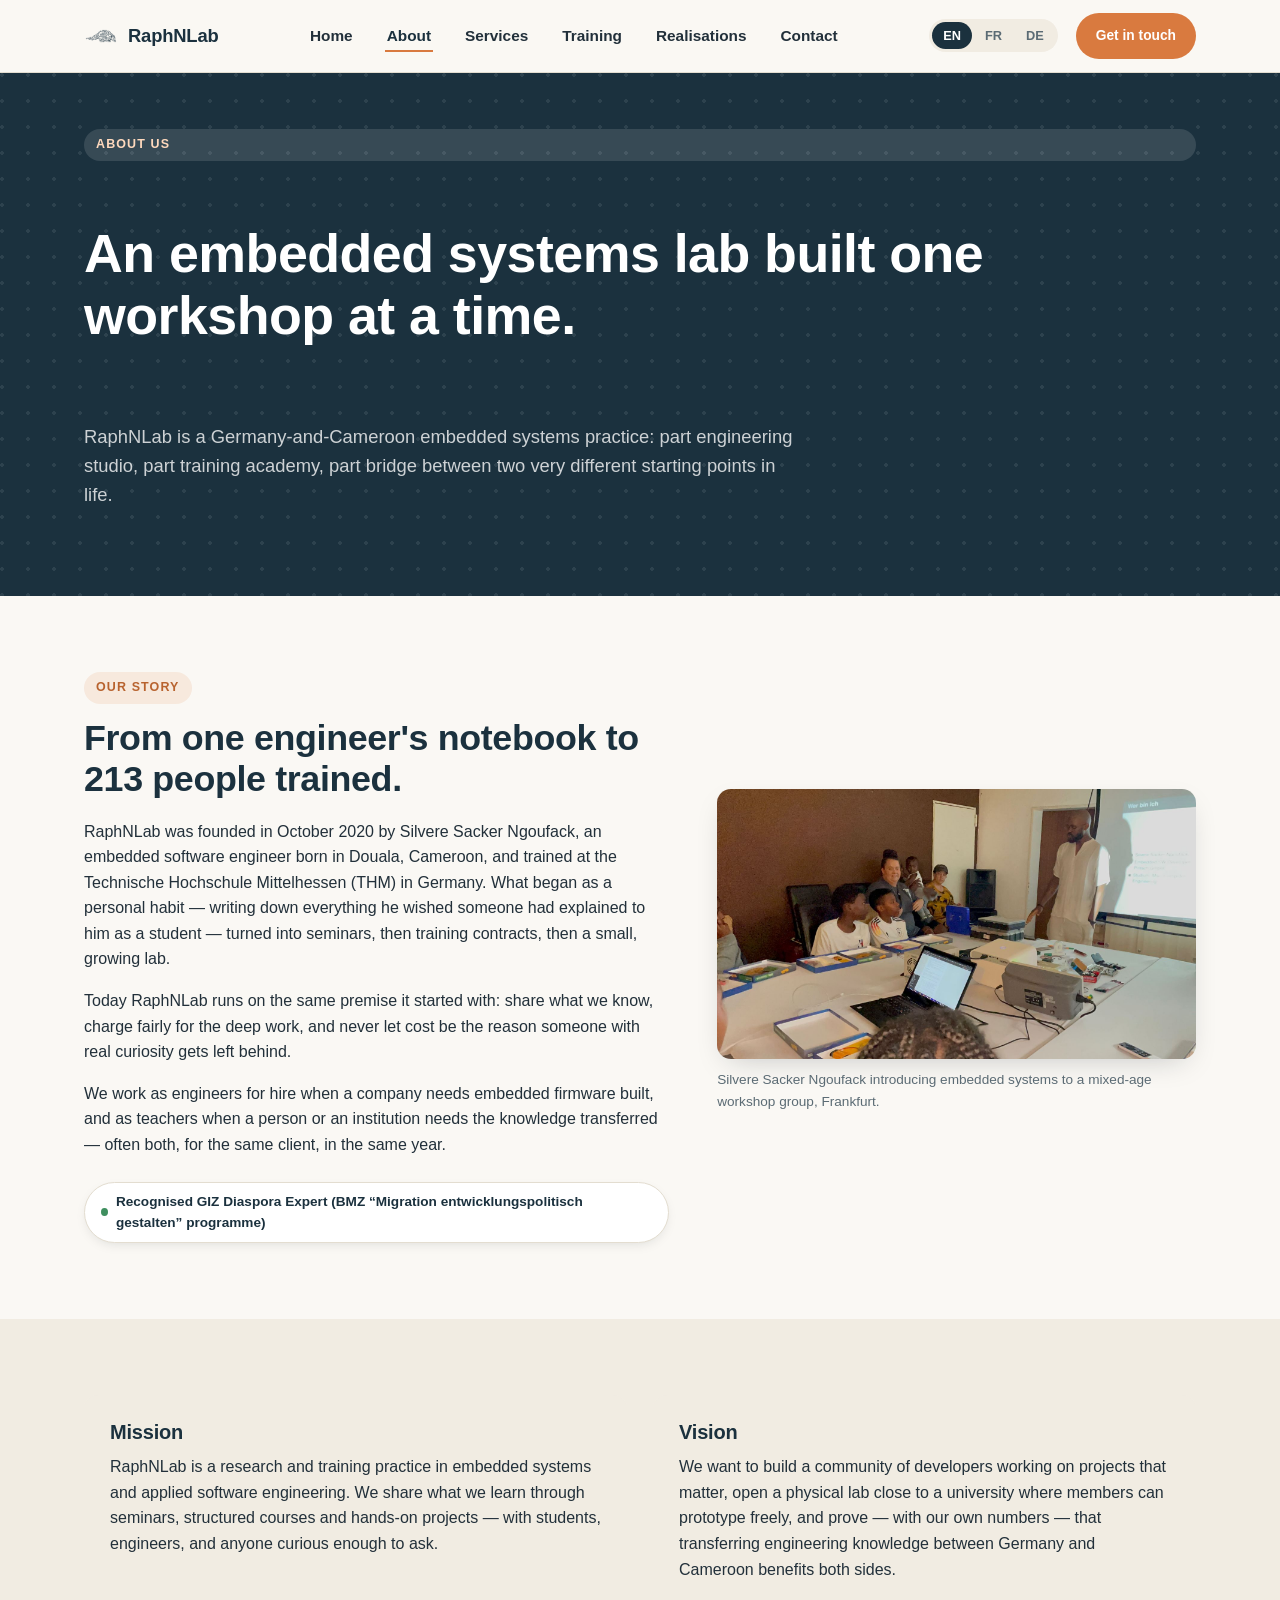
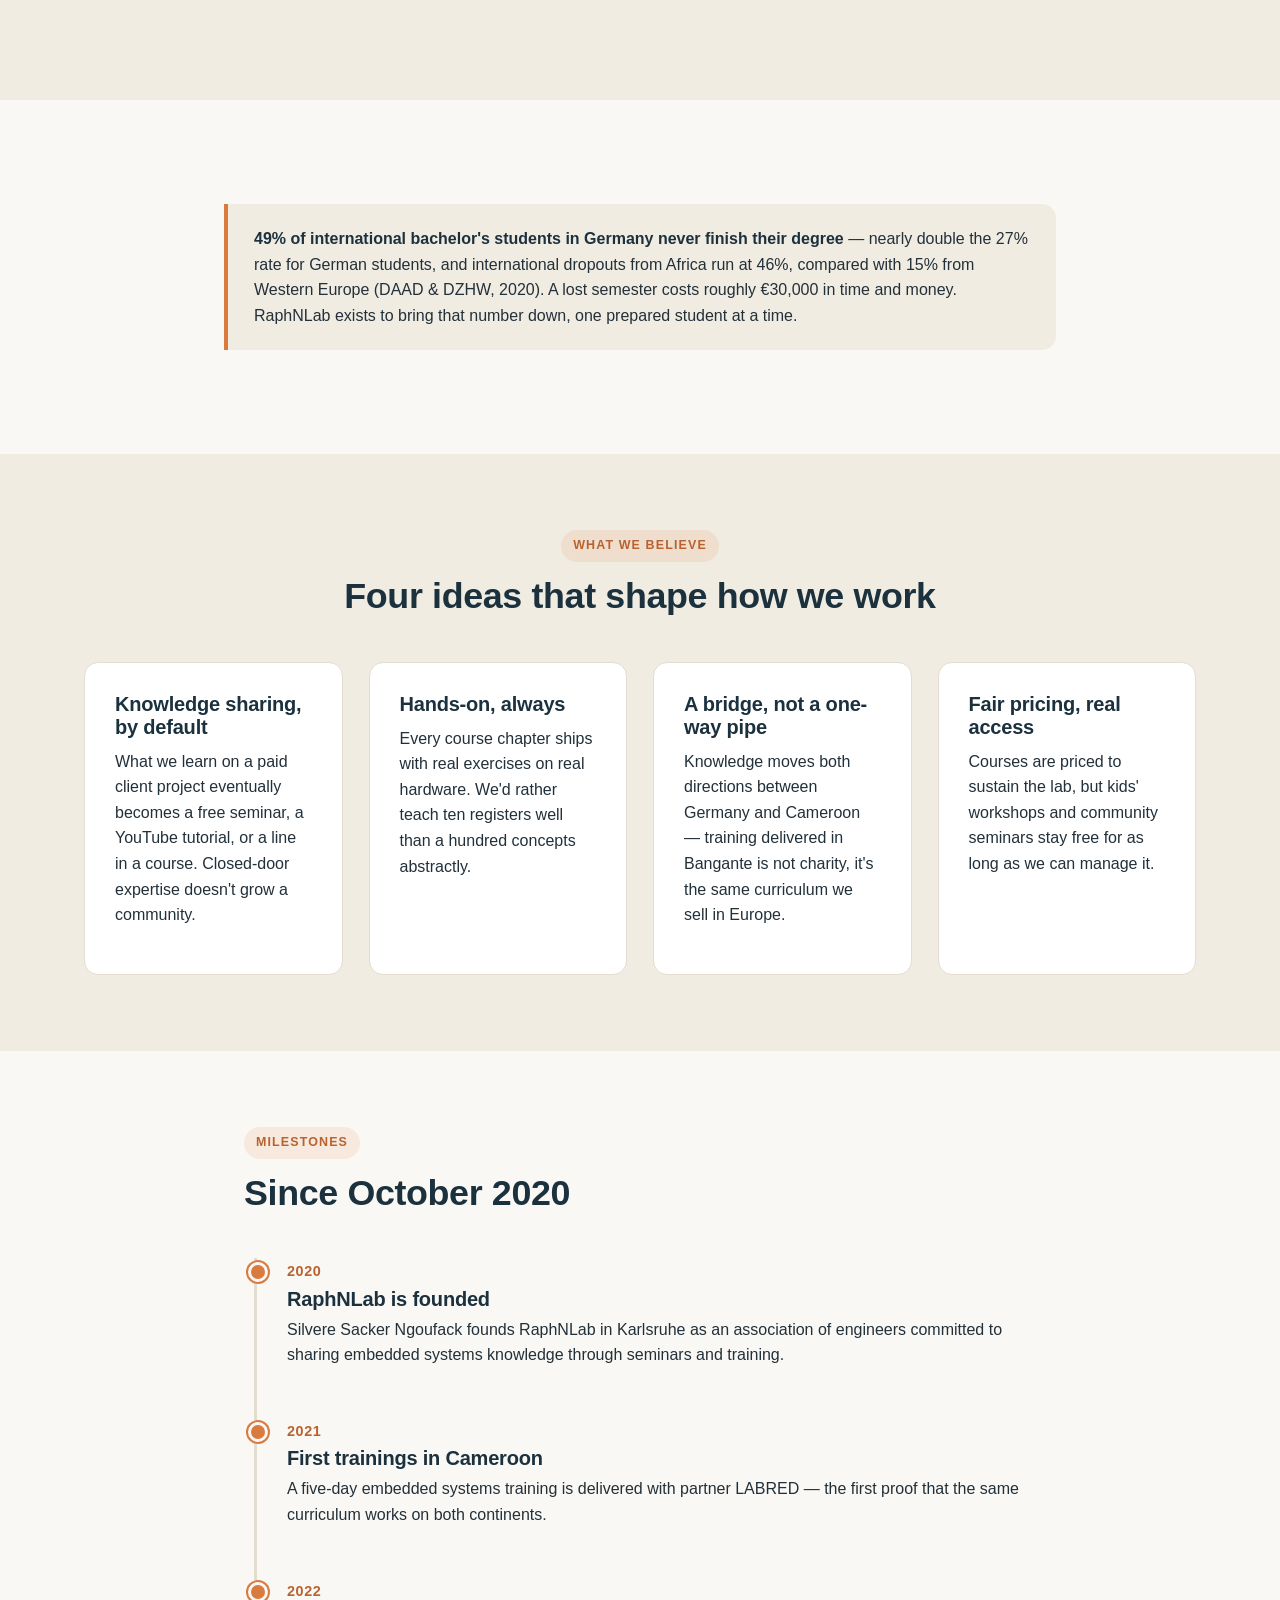
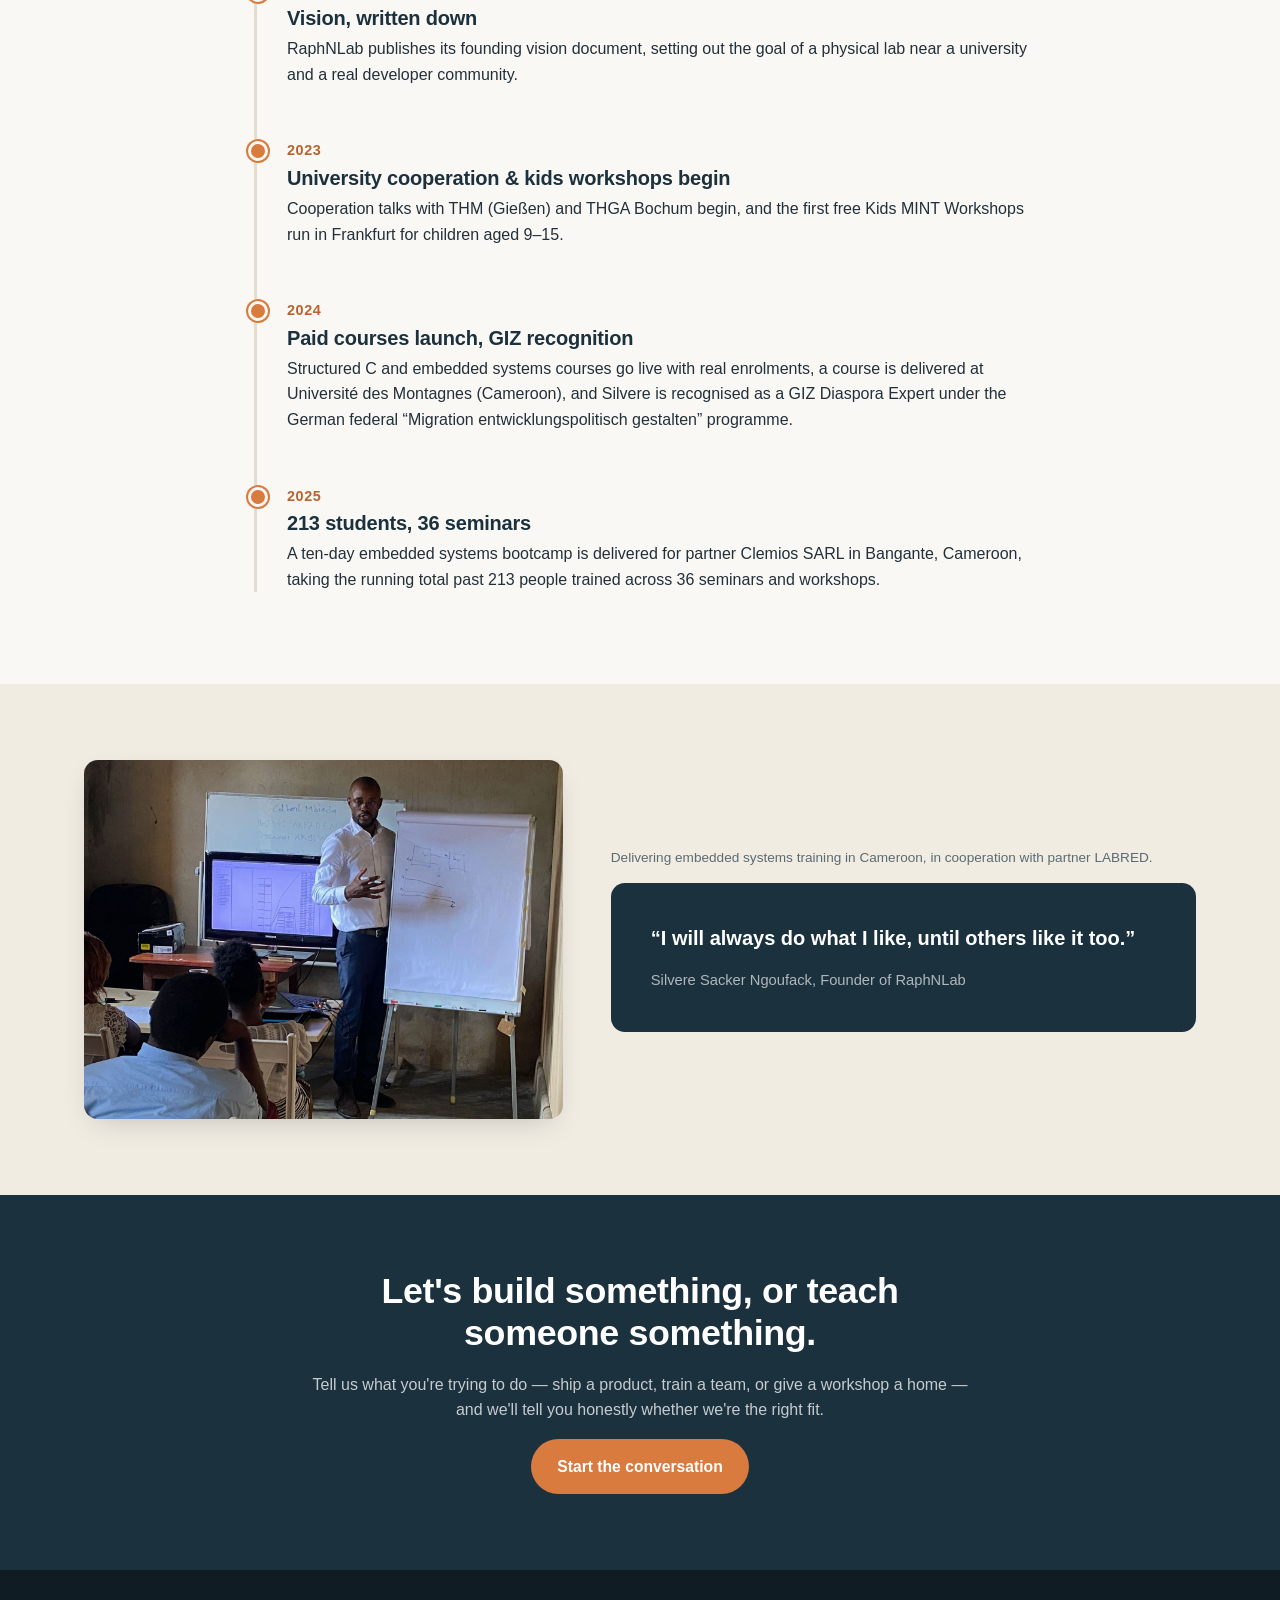
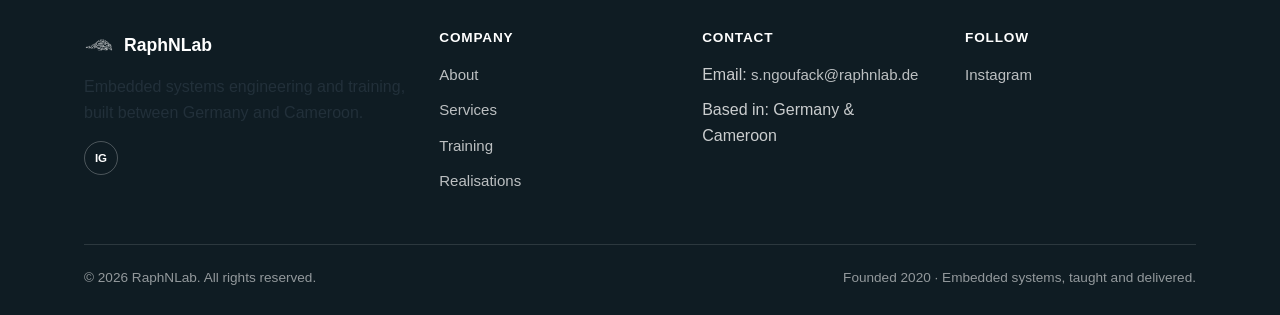
==== about.html @ 63fa4314 "Initial commit Signed-off-by: RaphNLab <s.ngoufack@raphnlab.de>" ====
<!DOCTYPE html>
<html lang="en">
<head>
<meta charset="UTF-8">
<meta name="viewport" content="width=device-width, initial-scale=1.0">
<title data-i18n="about.title">About — RaphNLab</title>
<meta name="description" content="RaphNLab's story, mission and vision: an embedded systems lab bridging Germany and Cameroon since October 2020.">
<link rel="icon" type="image/png" href="assets/img/favicon.png">
<link rel="stylesheet" href="assets/css/style.css">
</head>
<body data-page="about">

<header class="site-header">
  <div class="container nav">
    <a href="index.html" class="brand">
      <img src="assets/img/mascot-square.png" alt="RaphNLab">
      <span class="brand-word">RaphNLab</span>
    </a>
    <button class="nav-toggle" aria-label="Menu"><span></span><span></span><span></span></button>
    <ul class="nav-links">
      <li><a href="index.html" data-page="home" data-i18n="common.nav_home">Home</a></li>
      <li><a href="about.html" data-page="about" data-i18n="common.nav_about">About</a></li>
      <li><a href="services.html" data-page="services" data-i18n="common.nav_services">Services</a></li>
      <li><a href="training.html" data-page="training" data-i18n="common.nav_training">Training</a></li>
      <li><a href="realisations.html" data-page="realisations" data-i18n="common.nav_realisations">Realisations</a></li>
      <li><a href="contact.html" data-page="contact" data-i18n="common.nav_contact">Contact</a></li>
    </ul>
    <div class="nav-right">
      <div class="lang-switch">
        <button type="button" data-lang="en">EN</button>
        <button type="button" data-lang="fr">FR</button>
        <button type="button" data-lang="de">DE</button>
      </div>
      <a href="contact.html" class="btn btn-primary" style="padding:10px 18px;font-size:0.86rem;" data-i18n="common.nav_cta">Get in touch</a>
    </div>
  </div>
</header>

<section class="hero small">
  <div class="container">
    <span class="eyebrow on-dark" data-i18n="about.hero_eyebrow">About us</span>
    <h1 data-i18n="about.hero_title">An embedded systems lab built one workshop at a time.</h1>
    <p class="lede" data-i18n="about.hero_lede">RaphNLab is a Germany-and-Cameroon embedded systems practice.</p>
  </div>
</section>

<section>
  <div class="container" style="display:grid; grid-template-columns: 1.1fr 0.9fr; gap:48px; align-items:center;">
    <div>
      <span class="eyebrow" data-i18n="about.story_eyebrow">Our story</span>
      <h2 data-i18n="about.story_title">From one engineer's notebook to 213 people trained.</h2>
      <p data-i18n="about.story_p1">RaphNLab was founded in October 2020 by Silvere Sacker Ngoufack.</p>
      <p data-i18n="about.story_p2">Today RaphNLab runs on the same premise it started with.</p>
      <p data-i18n="about.story_p3">We work as engineers for hire, and as teachers.</p>
      <span class="badge" style="margin-top:8px;"><span class="dot"></span><span data-i18n="about.credential_badge">Recognised GIZ Diaspora Expert</span></span>
    </div>
    <div>
      <div class="photo-frame">
        <img src="assets/img/photo-mixed-workshop.jpg" alt="Silvere Sacker Ngoufack introducing embedded systems to a mixed-age workshop group">
      </div>
      <p class="figure-caption" data-i18n="about.photo_caption_1">Silvere Sacker Ngoufack introducing embedded systems to a mixed-age workshop group, Frankfurt.</p>
    </div>
  </div>
</section>

<section class="section-alt">
  <div class="container grid grid-2">
    <div class="card-flat">
      <h3 data-i18n="about.mission_title">Mission</h3>
      <p data-i18n="about.mission_text" class="mt-0">RaphNLab is a research and training practice in embedded systems and applied software engineering.</p>
    </div>
    <div class="card-flat">
      <h3 data-i18n="about.vision_title">Vision</h3>
      <p data-i18n="about.vision_text" class="mt-0">We want to build a community of developers working on projects that matter.</p>
    </div>
  </div>
</section>

<section>
  <div class="container" style="max-width:880px;">
    <div class="callout">
      <p style="margin:0;">
        <strong data-i18n="about.dropout_callout_strong">49% of international bachelor's students in Germany never finish their degree</strong><span data-i18n="about.dropout_callout_text"> — nearly double the rate for German students.</span>
      </p>
    </div>
  </div>
</section>

<section class="section-alt">
  <div class="container">
    <div class="section-head center">
      <span class="eyebrow" data-i18n="about.values_eyebrow">What we believe</span>
      <h2 data-i18n="about.values_title">Four ideas that shape how we work</h2>
    </div>
    <div class="grid grid-2" style="grid-template-columns:repeat(4,1fr);">
      <div class="card">
        <h3 data-i18n="about.value1_title">Knowledge sharing, by default</h3>
        <p data-i18n="about.value1_text" class="mt-0">What we learn on a paid project becomes a free seminar.</p>
      </div>
      <div class="card">
        <h3 data-i18n="about.value2_title">Hands-on, always</h3>
        <p data-i18n="about.value2_text" class="mt-0">Every course chapter ships with real exercises on real hardware.</p>
      </div>
      <div class="card">
        <h3 data-i18n="about.value3_title">A bridge, not a one-way pipe</h3>
        <p data-i18n="about.value3_text" class="mt-0">Knowledge moves both directions between Germany and Cameroon.</p>
      </div>
      <div class="card">
        <h3 data-i18n="about.value4_title">Fair pricing, real access</h3>
        <p data-i18n="about.value4_text" class="mt-0">Courses sustain the lab; kids' workshops stay free.</p>
      </div>
    </div>
  </div>
  <style>@media (max-width:980px){.section-alt .grid{grid-template-columns:repeat(2,1fr) !important;}}@media (max-width:560px){.section-alt .grid{grid-template-columns:1fr !important;}}</style>
</section>

<section>
  <div class="container" style="max-width:840px;">
    <div class="section-head">
      <span class="eyebrow" data-i18n="about.timeline_eyebrow">Milestones</span>
      <h2 data-i18n="about.timeline_title">Since October 2020</h2>
    </div>
    <div class="timeline">
      <div class="timeline-item">
        <span class="year">2020</span>
        <h3 data-i18n="about.tl_2020_title">RaphNLab is founded</h3>
        <p data-i18n="about.tl_2020_text" class="mt-0">Silvere Sacker Ngoufack founds RaphNLab in Karlsruhe.</p>
      </div>
      <div class="timeline-item">
        <span class="year">2021</span>
        <h3 data-i18n="about.tl_2021_title">First trainings in Cameroon</h3>
        <p data-i18n="about.tl_2021_text" class="mt-0">A five-day embedded systems training is delivered with partner LABRED.</p>
      </div>
      <div class="timeline-item">
        <span class="year">2022</span>
        <h3 data-i18n="about.tl_2022_title">Vision, written down</h3>
        <p data-i18n="about.tl_2022_text" class="mt-0">RaphNLab publishes its founding vision document.</p>
      </div>
      <div class="timeline-item">
        <span class="year">2023</span>
        <h3 data-i18n="about.tl_2023_title">University cooperation & kids workshops begin</h3>
        <p data-i18n="about.tl_2023_text" class="mt-0">Cooperation talks with THM and THGA Bochum begin.</p>
      </div>
      <div class="timeline-item">
        <span class="year">2024</span>
        <h3 data-i18n="about.tl_2024_title">Paid courses launch, GIZ recognition</h3>
        <p data-i18n="about.tl_2024_text" class="mt-0">Structured courses go live, and Silvere is recognised as a GIZ Diaspora Expert.</p>
      </div>
      <div class="timeline-item">
        <span class="year">2025</span>
        <h3 data-i18n="about.tl_2025_title">213 students, 36 seminars</h3>
        <p data-i18n="about.tl_2025_text" class="mt-0">A ten-day bootcamp is delivered for Clemios SARL in Bangante, Cameroon.</p>
      </div>
    </div>
  </div>
</section>

<section class="section-alt">
  <div class="container" style="display:grid; grid-template-columns: 0.9fr 1.1fr; gap:48px; align-items:center;">
    <div class="photo-frame">
      <img src="assets/img/photo-cameroon-training.jpg" alt="Embedded systems training delivered in Cameroon">
    </div>
    <div>
      <p class="figure-caption mt-0" data-i18n="about.photo_caption_2">Delivering embedded systems training in Cameroon, in cooperation with partner LABRED.</p>
      <div class="quote-block">
        <p data-i18n="home.quote_text">"I will always do what I like, until others like it too."</p>
        <cite data-i18n="home.quote_cite">Silvere Sacker Ngoufack, Founder of RaphNLab</cite>
      </div>
    </div>
  </div>
</section>

<section class="section-ink text-center">
  <div class="container" style="max-width:720px;">
    <h2 data-i18n="home.cta_band_title">Let's build something, or teach someone something.</h2>
    <p data-i18n="home.cta_band_text">Tell us what you're trying to do.</p>
    <a href="contact.html" class="btn btn-primary" data-i18n="home.cta_band_button">Start the conversation</a>
  </div>
</section>

<footer class="site-footer">
  <div class="container">
    <div class="footer-grid">
      <div>
        <div class="footer-brand">
          <img src="assets/img/mascot-square.png" alt="RaphNLab">
          <span>RaphNLab</span>
        </div>
        <p data-i18n="common.footer_tagline">Embedded systems engineering and training, built between Germany and Cameroon.</p>
        <div class="social-row">
          <a href="https://www.instagram.com/raphnlab_/" target="_blank" rel="noopener" aria-label="Instagram"><span style="font-size:0.72rem;font-weight:800;">IG</span></a>
        </div>
      </div>
      <div>
        <h4 data-i18n="common.footer_company">Company</h4>
        <ul>
          <li><a href="about.html" data-i18n="common.nav_about">About</a></li>
          <li><a href="services.html" data-i18n="common.nav_services">Services</a></li>
          <li><a href="training.html" data-i18n="common.nav_training">Training</a></li>
          <li><a href="realisations.html" data-i18n="common.nav_realisations">Realisations</a></li>
        </ul>
      </div>
      <div>
        <h4 data-i18n="common.footer_contact">Contact</h4>
        <ul>
          <li><span data-i18n="common.footer_email_label">Email</span>: <a href="mailto:s.ngoufack@raphnlab.de">s.ngoufack@raphnlab.de</a></li>
          <li><span data-i18n="common.footer_location_label">Based in</span>: <span data-i18n="common.footer_location_value">Germany & Cameroon</span></li>
        </ul>
      </div>
      <div>
        <h4 data-i18n="common.footer_follow">Follow</h4>
        <ul>
          <li><a href="https://www.instagram.com/raphnlab_/" target="_blank" rel="noopener">Instagram</a></li>
        </ul>
      </div>
    </div>
    <div class="footer-bottom">
      <div>&copy; <span data-year></span> <span data-i18n="common.footer_rights">RaphNLab. All rights reserved.</span></div>
      <div data-i18n="common.footer_credit">Founded 2020 · Embedded systems, taught and delivered.</div>
    </div>
  </div>
</footer>

<script src="assets/i18n/translations.js"></script>
<script src="assets/js/i18n.js"></script>
<script src="assets/js/main.js"></script>
</body>
</html>
---- assets/css/style.css ----
/* ==========================================================================
   RaphNLab — design tokens
   Brand ink colour (#1b313e) measured from the official logo file.
   Warm terracotta accent chosen to echo the Cameroon/Germany "bridge" story
   without turning the site into a flag-colour cliché.
   ========================================================================== */
:root {
  --ink: #1b313e;
  --ink-2: #24404f;
  --ink-3: #0f1c23;
  --paper: #faf8f4;
  --paper-alt: #f1ece2;
  --white: #ffffff;
  --text: #22303a;
  --text-muted: #5b6b74;
  --border: #e3ddd0;
  --accent: #d97a3f;
  --accent-dark: #b8632f;
  --accent-2: #2f8fd1;
  --ok: #3f8f5f;

  --font-sans: -apple-system, BlinkMacSystemFont, "Segoe UI", Roboto, "Helvetica Neue", Arial, sans-serif;

  --container: 1160px;
  --radius: 14px;
  --radius-sm: 8px;
  --shadow: 0 10px 30px -12px rgba(15, 28, 35, 0.25);
  --shadow-sm: 0 4px 14px -6px rgba(15, 28, 35, 0.18);
}

* { box-sizing: border-box; }
html { scroll-behavior: smooth; }

body {
  margin: 0;
  font-family: var(--font-sans);
  background: var(--paper);
  color: var(--text);
  line-height: 1.6;
  -webkit-font-smoothing: antialiased;
}

img { max-width: 100%; display: block; }
a { color: inherit; }

.container {
  width: 100%;
  max-width: var(--container);
  margin: 0 auto;
  padding: 0 24px;
}

h1, h2, h3, h4 {
  font-family: var(--font-sans);
  color: var(--ink);
  line-height: 1.15;
  letter-spacing: -0.01em;
  margin: 0 0 0.5em;
}
h1 { font-size: clamp(2.1rem, 4.2vw, 3.4rem); font-weight: 800; }
h2 { font-size: clamp(1.6rem, 2.8vw, 2.3rem); font-weight: 800; }
h3 { font-size: 1.25rem; font-weight: 700; }
p { margin: 0 0 1em; color: var(--text); }
.lede { font-size: 1.15rem; color: var(--text-muted); max-width: 62ch; }

.eyebrow {
  display: inline-block;
  font-size: 0.78rem;
  font-weight: 700;
  letter-spacing: 0.09em;
  text-transform: uppercase;
  color: var(--accent-dark);
  background: rgba(217, 122, 63, 0.12);
  padding: 6px 12px;
  border-radius: 999px;
  margin-bottom: 14px;
}
.eyebrow.on-dark {
  color: #ffd9bd;
  background: rgba(255, 255, 255, 0.12);
}

/* ==========================================================================
   Buttons
   ========================================================================== */
.btn {
  display: inline-flex;
  align-items: center;
  gap: 8px;
  font-family: var(--font-sans);
  font-size: 0.98rem;
  font-weight: 700;
  padding: 13px 24px;
  border-radius: 999px;
  border: 2px solid transparent;
  cursor: pointer;
  text-decoration: none;
  transition: transform 0.15s ease, box-shadow 0.15s ease, background 0.15s ease, color 0.15s ease;
  white-space: nowrap;
}
.btn-primary { background: var(--accent); color: #fff; }
.btn-primary:hover { background: var(--accent-dark); transform: translateY(-1px); box-shadow: var(--shadow-sm); }
.btn-dark { background: var(--ink); color: #fff; }
.btn-dark:hover { background: var(--ink-2); transform: translateY(-1px); }
.btn-outline { background: transparent; color: var(--ink); border-color: var(--ink); }
.btn-outline:hover { background: var(--ink); color: #fff; }
.btn-outline-light { background: transparent; color: #fff; border-color: rgba(255,255,255,0.55); }
.btn-outline-light:hover { background: rgba(255,255,255,0.12); border-color: #fff; }
.btn-block { width: 100%; justify-content: center; }
.cta-row { display: flex; gap: 14px; flex-wrap: wrap; }

/* ==========================================================================
   Header / nav
   ========================================================================== */
.site-header {
  position: sticky;
  top: 0;
  z-index: 100;
  background: rgba(250, 248, 244, 0.92);
  backdrop-filter: saturate(180%) blur(10px);
  border-bottom: 1px solid var(--border);
}
.nav {
  display: flex;
  align-items: center;
  justify-content: space-between;
  height: 72px;
}
.brand { display: flex; align-items: center; gap: 10px; text-decoration: none; }
.brand img { height: 34px; width: auto; }
.brand-word { font-weight: 800; font-size: 1.15rem; color: var(--ink); letter-spacing: -0.01em; }

.nav-links {
  display: flex;
  align-items: center;
  gap: 30px;
  list-style: none;
  margin: 0;
  padding: 0;
}
.nav-links a {
  text-decoration: none;
  color: var(--text);
  font-weight: 600;
  font-size: 0.96rem;
  padding: 6px 2px;
  border-bottom: 2px solid transparent;
  transition: border-color 0.15s ease, color 0.15s ease;
}
.nav-links a:hover,
.nav-links a.active {
  color: var(--ink);
  border-bottom-color: var(--accent);
}

.nav-right { display: flex; align-items: center; gap: 18px; }

.lang-switch {
  display: flex;
  gap: 2px;
  background: var(--paper-alt);
  border-radius: 999px;
  padding: 3px;
}
.lang-switch button {
  border: none;
  background: transparent;
  padding: 6px 11px;
  font-size: 0.8rem;
  font-weight: 700;
  color: var(--text-muted);
  border-radius: 999px;
  cursor: pointer;
  font-family: var(--font-sans);
}
.lang-switch button.active { background: var(--ink); color: #fff; }

.nav-toggle {
  display: none;
  flex-direction: column;
  gap: 5px;
  background: none;
  border: none;
  cursor: pointer;
  padding: 6px;
}
.nav-toggle span { width: 24px; height: 2px; background: var(--ink); display: block; border-radius: 2px; }

@media (max-width: 880px) {
  .nav-toggle { display: flex; }
  .nav-right .btn { display: none; }
  .nav-right { gap: 10px; }
  .lang-switch button { padding: 6px 8px; font-size: 0.76rem; }
  .brand-word { font-size: 1.02rem; }
  .container { padding: 0 18px; }
  .nav-links {
    position: absolute;
    top: 72px;
    left: 0;
    right: 0;
    background: var(--paper);
    border-bottom: 1px solid var(--border);
    flex-direction: column;
    align-items: flex-start;
    gap: 4px;
    padding: 14px 24px 20px;
    display: none;
  }
  .nav-links.open { display: flex; }
  .nav-links a { width: 100%; padding: 10px 0; }
  .nav-right { gap: 12px; }
}

/* ==========================================================================
   Hero
   ========================================================================== */
.hero {
  position: relative;
  background: var(--ink);
  color: #fff;
  overflow: hidden;
  padding: 84px 0 96px;
}
.hero::before {
  content: "";
  position: absolute;
  inset: 0;
  background-image:
    radial-gradient(circle at 2px 2px, rgba(255,255,255,0.16) 1.6px, transparent 1.6px);
  background-size: 26px 26px;
  opacity: 0.5;
  pointer-events: none;
}
.hero .container { position: relative; display: grid; grid-template-columns: 1.15fr 0.85fr; gap: 48px; align-items: center; }
.hero h1 { color: #fff; }
.hero p.lede { color: rgba(255,255,255,0.78); }
.hero-art { justify-self: end; opacity: 0.95; }
.hero-art img { width: 100%; max-width: 380px; filter: drop-shadow(0 20px 40px rgba(0,0,0,0.35)); }

.hero.small { padding: 56px 0 68px; }
.hero.small .container { grid-template-columns: 1fr; }
.hero.small .lede { max-width: 70ch; }

@media (max-width: 880px) {
  .hero .container { grid-template-columns: 1fr; }
  .hero-art { justify-self: center; order: -1; }
  .hero-art img { max-width: 220px; }
}

/* ==========================================================================
   Sections
   ========================================================================== */
section { padding: 76px 0; }
.section-alt { background: var(--paper-alt); }
.section-ink { background: var(--ink); color: #fff; }
.section-ink h2 { color: #fff; }
.section-ink p { color: rgba(255,255,255,0.75); }
.section-head { max-width: 760px; margin-bottom: 44px; }
.section-head.center { margin-left: auto; margin-right: auto; text-align: center; }

/* ==========================================================================
   Stat strip
   ========================================================================== */
.stat-strip {
  display: grid;
  grid-template-columns: repeat(4, 1fr);
  gap: 24px;
  text-align: center;
}
.stat-strip .num {
  font-size: clamp(1.8rem, 3.4vw, 2.6rem);
  font-weight: 800;
  color: var(--accent);
  display: block;
  line-height: 1;
  margin-bottom: 6px;
}
.stat-strip .label { font-size: 0.92rem; color: rgba(255,255,255,0.72); }
@media (max-width: 720px) {
  .stat-strip { grid-template-columns: repeat(2, 1fr); row-gap: 32px; }
}

/* ==========================================================================
   Cards / grids
   ========================================================================== */
.grid { display: grid; gap: 26px; }
.grid-3 { grid-template-columns: repeat(3, 1fr); }
.grid-2 { grid-template-columns: repeat(2, 1fr); }
@media (max-width: 900px) {
  .grid-3, .grid-2 { grid-template-columns: 1fr; }
}

.card {
  background: #fff;
  border: 1px solid var(--border);
  border-radius: var(--radius);
  padding: 30px;
  transition: transform 0.15s ease, box-shadow 0.15s ease;
}
.card:hover { transform: translateY(-3px); box-shadow: var(--shadow-sm); }
.card .icon {
  width: 46px; height: 46px;
  display: grid; place-items: center;
  background: rgba(217,122,63,0.12);
  color: var(--accent-dark);
  border-radius: 12px;
  margin-bottom: 16px;
}
.card .icon svg { width: 24px; height: 24px; }
.card ul { margin: 12px 0 0; padding-left: 20px; color: var(--text-muted); }
.card ul li { margin-bottom: 6px; }
.card .link { display: inline-block; margin-top: 14px; font-weight: 700; color: var(--ink); text-decoration: none; border-bottom: 2px solid var(--accent); }

.card-flat {
  background: var(--paper-alt);
  border-radius: var(--radius);
  padding: 26px;
}

/* ==========================================================================
   Pricing cards
   ========================================================================== */
.price-card {
  background: #fff;
  border: 1px solid var(--border);
  border-radius: var(--radius);
  padding: 32px;
  display: flex;
  flex-direction: column;
  height: 100%;
}
.price-card.featured {
  border-color: var(--accent);
  box-shadow: var(--shadow);
  position: relative;
}
.price-card .tag {
  position: absolute; top: -13px; left: 28px;
  background: var(--accent); color: #fff;
  font-size: 0.72rem; font-weight: 800; letter-spacing: 0.05em;
  text-transform: uppercase; padding: 5px 12px; border-radius: 999px;
}
.price-card .amount { font-size: 2.4rem; font-weight: 800; color: var(--ink); margin: 6px 0 2px; }
.price-card .amount small { font-size: 1rem; font-weight: 600; color: var(--text-muted); }
.price-card ul { list-style: none; padding: 0; margin: 18px 0 24px; flex-grow: 1; }
.price-card ul li { padding: 7px 0 7px 26px; position: relative; color: var(--text); font-size: 0.95rem; }
.price-card ul li::before {
  content: "✓";
  position: absolute; left: 0; top: 7px;
  color: var(--ok); font-weight: 800;
}
.price-card.free .amount { color: var(--ok); }

/* ==========================================================================
   Timeline (About)
   ========================================================================== */
.timeline { position: relative; margin-left: 10px; padding-left: 30px; border-left: 3px solid var(--border); }
.timeline-item { position: relative; padding-bottom: 34px; }
.timeline-item:last-child { padding-bottom: 0; }
.timeline-item::before {
  content: "";
  position: absolute; left: -39px; top: 4px;
  width: 14px; height: 14px; border-radius: 50%;
  background: var(--accent); border: 3px solid var(--paper);
  box-shadow: 0 0 0 2px var(--accent);
}
.timeline-item .year { font-weight: 800; color: var(--accent-dark); font-size: 0.9rem; letter-spacing: 0.04em; }
.timeline-item h3 { margin: 4px 0 6px; }

/* ==========================================================================
   Quote / callout blocks
   ========================================================================== */
.quote-block {
  background: var(--ink);
  color: #fff;
  border-radius: var(--radius);
  padding: 40px;
  position: relative;
}
.quote-block p { color: #fff; font-size: 1.25rem; font-weight: 600; line-height: 1.5; margin-bottom: 14px; }
.quote-block cite { color: rgba(255,255,255,0.65); font-style: normal; font-size: 0.92rem; }

.callout {
  border-left: 4px solid var(--accent);
  background: var(--paper-alt);
  border-radius: 0 var(--radius) var(--radius) 0;
  padding: 22px 26px;
  margin: 28px 0;
}
.callout strong { color: var(--ink); }

.badge {
  display: inline-flex;
  align-items: center;
  gap: 8px;
  background: #fff;
  border: 1px solid var(--border);
  border-radius: 999px;
  padding: 8px 16px;
  font-size: 0.85rem;
  font-weight: 700;
  color: var(--ink);
  box-shadow: var(--shadow-sm);
}
.badge .dot { width: 8px; height: 8px; border-radius: 50%; background: var(--ok); }

/* ==========================================================================
   Photos
   ========================================================================== */
.photo-frame {
  border-radius: var(--radius);
  overflow: hidden;
  box-shadow: var(--shadow);
}
.photo-frame img { width: 100%; height: 100%; object-fit: cover; }
.figure-caption { font-size: 0.85rem; color: var(--text-muted); margin-top: 10px; }

/* ==========================================================================
   Partners strip
   ========================================================================== */
.partners { display: flex; flex-wrap: wrap; gap: 14px; }
.partner-chip {
  background: #fff;
  border: 1px solid var(--border);
  border-radius: 999px;
  padding: 10px 18px;
  font-weight: 700;
  font-size: 0.92rem;
  color: var(--ink);
}

/* ==========================================================================
   Process steps
   ========================================================================== */
.steps { display: grid; grid-template-columns: repeat(5, 1fr); gap: 18px; counter-reset: step; }
.step { text-align: left; }
.step .n {
  width: 34px; height: 34px; border-radius: 50%;
  background: var(--ink); color: #fff; font-weight: 800;
  display: grid; place-items: center; margin-bottom: 12px; font-size: 0.95rem;
}
@media (max-width: 980px) {
  .steps { grid-template-columns: repeat(2, 1fr); }
}
@media (max-width: 560px) {
  .steps { grid-template-columns: 1fr; }
}

/* ==========================================================================
   Contact form
   ========================================================================== */
.form-grid { display: grid; gap: 16px; }
.form-row-2 { display: grid; grid-template-columns: 1fr 1fr; gap: 16px; }
@media (max-width: 640px) { .form-row-2 { grid-template-columns: 1fr; } }
label { display: block; font-weight: 700; font-size: 0.88rem; margin-bottom: 6px; color: var(--ink); }
input, select, textarea {
  width: 100%;
  font-family: var(--font-sans);
  font-size: 0.98rem;
  padding: 12px 14px;
  border-radius: var(--radius-sm);
  border: 1px solid var(--border);
  background: #fff;
  color: var(--text);
}
input:focus, select:focus, textarea:focus { outline: 2px solid var(--accent); outline-offset: 1px; }
textarea { min-height: 130px; resize: vertical; }
.form-note { font-size: 0.85rem; color: var(--text-muted); margin-top: 10px; }

.contact-cards { display: grid; grid-template-columns: repeat(2, 1fr); gap: 22px; }
@media (max-width: 780px) { .contact-cards { grid-template-columns: 1fr; } }

/* ==========================================================================
   Footer
   ========================================================================== */
.site-footer { background: var(--ink-3); color: rgba(255,255,255,0.78); padding: 60px 0 26px; }
.footer-grid { display: grid; grid-template-columns: 1.4fr 1fr 1fr 1fr; gap: 32px; margin-bottom: 40px; }
.footer-grid h4 { color: #fff; font-size: 0.85rem; letter-spacing: 0.06em; text-transform: uppercase; margin-bottom: 16px; }
.footer-grid ul { list-style: none; margin: 0; padding: 0; }
.footer-grid li { margin-bottom: 10px; }
.footer-grid a { color: rgba(255,255,255,0.72); text-decoration: none; font-size: 0.94rem; }
.footer-grid a:hover { color: #fff; }
.footer-brand { display: flex; align-items: center; gap: 10px; margin-bottom: 14px; }
.footer-brand img { height: 30px; filter: brightness(0) invert(1); }
.footer-brand span { font-weight: 800; color: #fff; font-size: 1.1rem; }
.footer-bottom {
  border-top: 1px solid rgba(255,255,255,0.12);
  padding-top: 22px;
  display: flex;
  justify-content: space-between;
  flex-wrap: wrap;
  gap: 12px;
  font-size: 0.85rem;
  color: rgba(255,255,255,0.55);
}
.social-row { display: flex; gap: 12px; }
.social-row a {
  width: 34px; height: 34px; border-radius: 50%;
  border: 1px solid rgba(255,255,255,0.25);
  display: grid; place-items: center;
  color: #fff; text-decoration: none;
}
.social-row a:hover { background: rgba(255,255,255,0.12); }

@media (max-width: 880px) {
  .footer-grid { grid-template-columns: 1fr 1fr; }
}
@media (max-width: 540px) {
  .footer-grid { grid-template-columns: 1fr; }
}

/* ==========================================================================
   Utilities
   ========================================================================== */
.mt-0 { margin-top: 0; }
.text-center { text-align: center; }
.max-w { max-width: 700px; }
.max-w.center { margin-left: auto; margin-right: auto; }
[data-i18n-html] a { color: var(--accent-dark); font-weight: 700; }
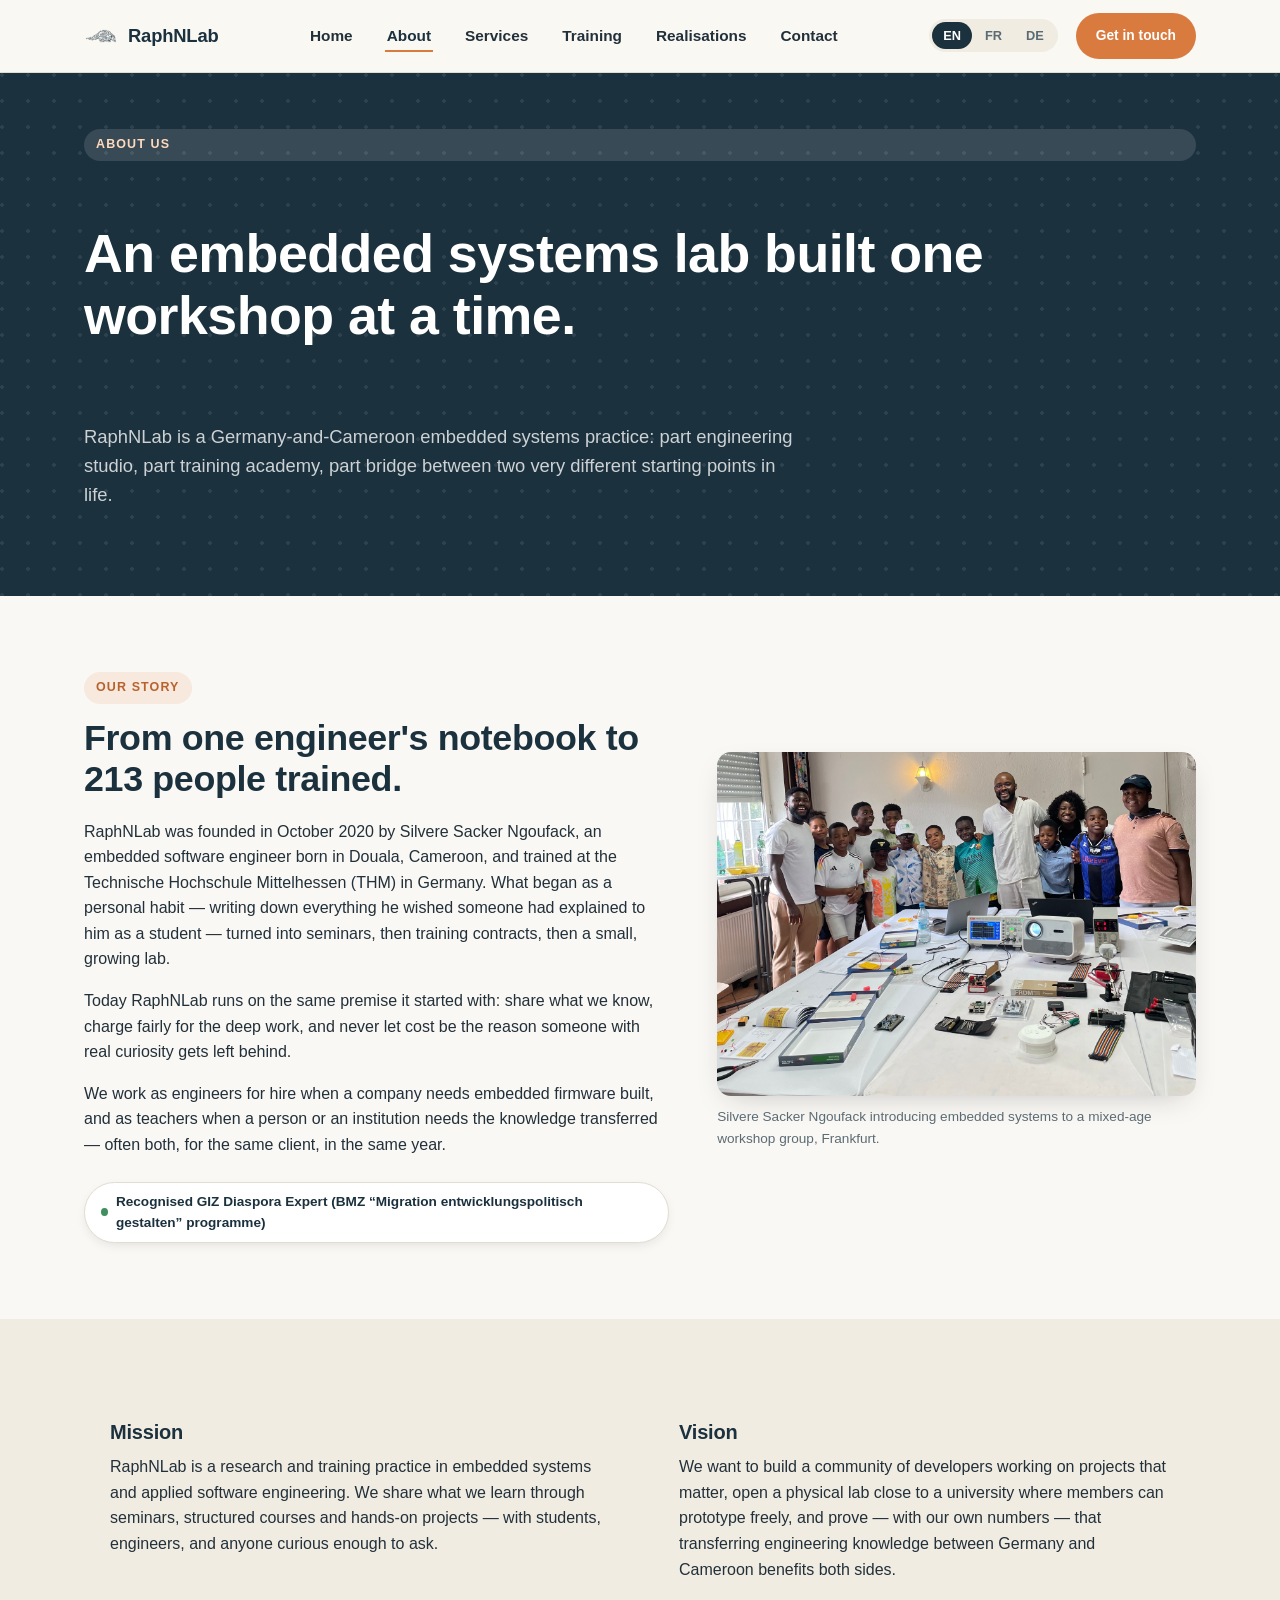
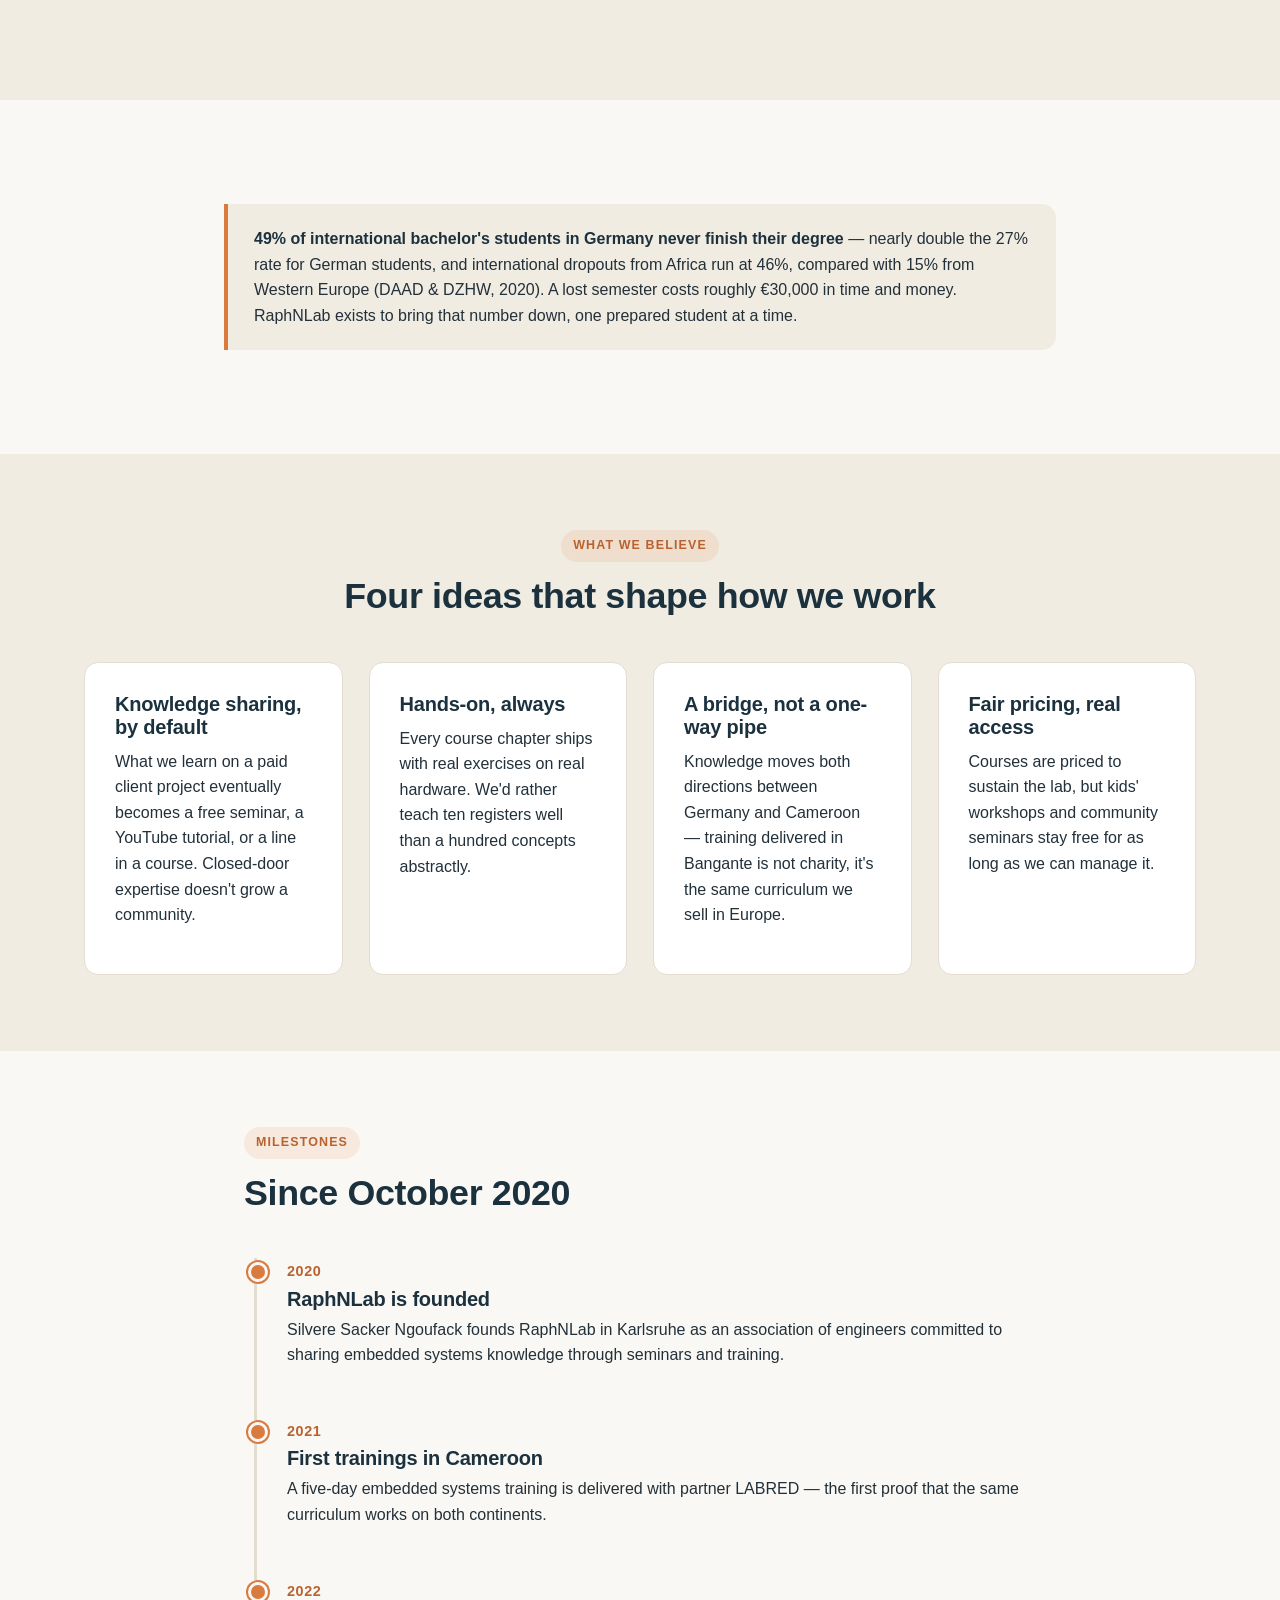
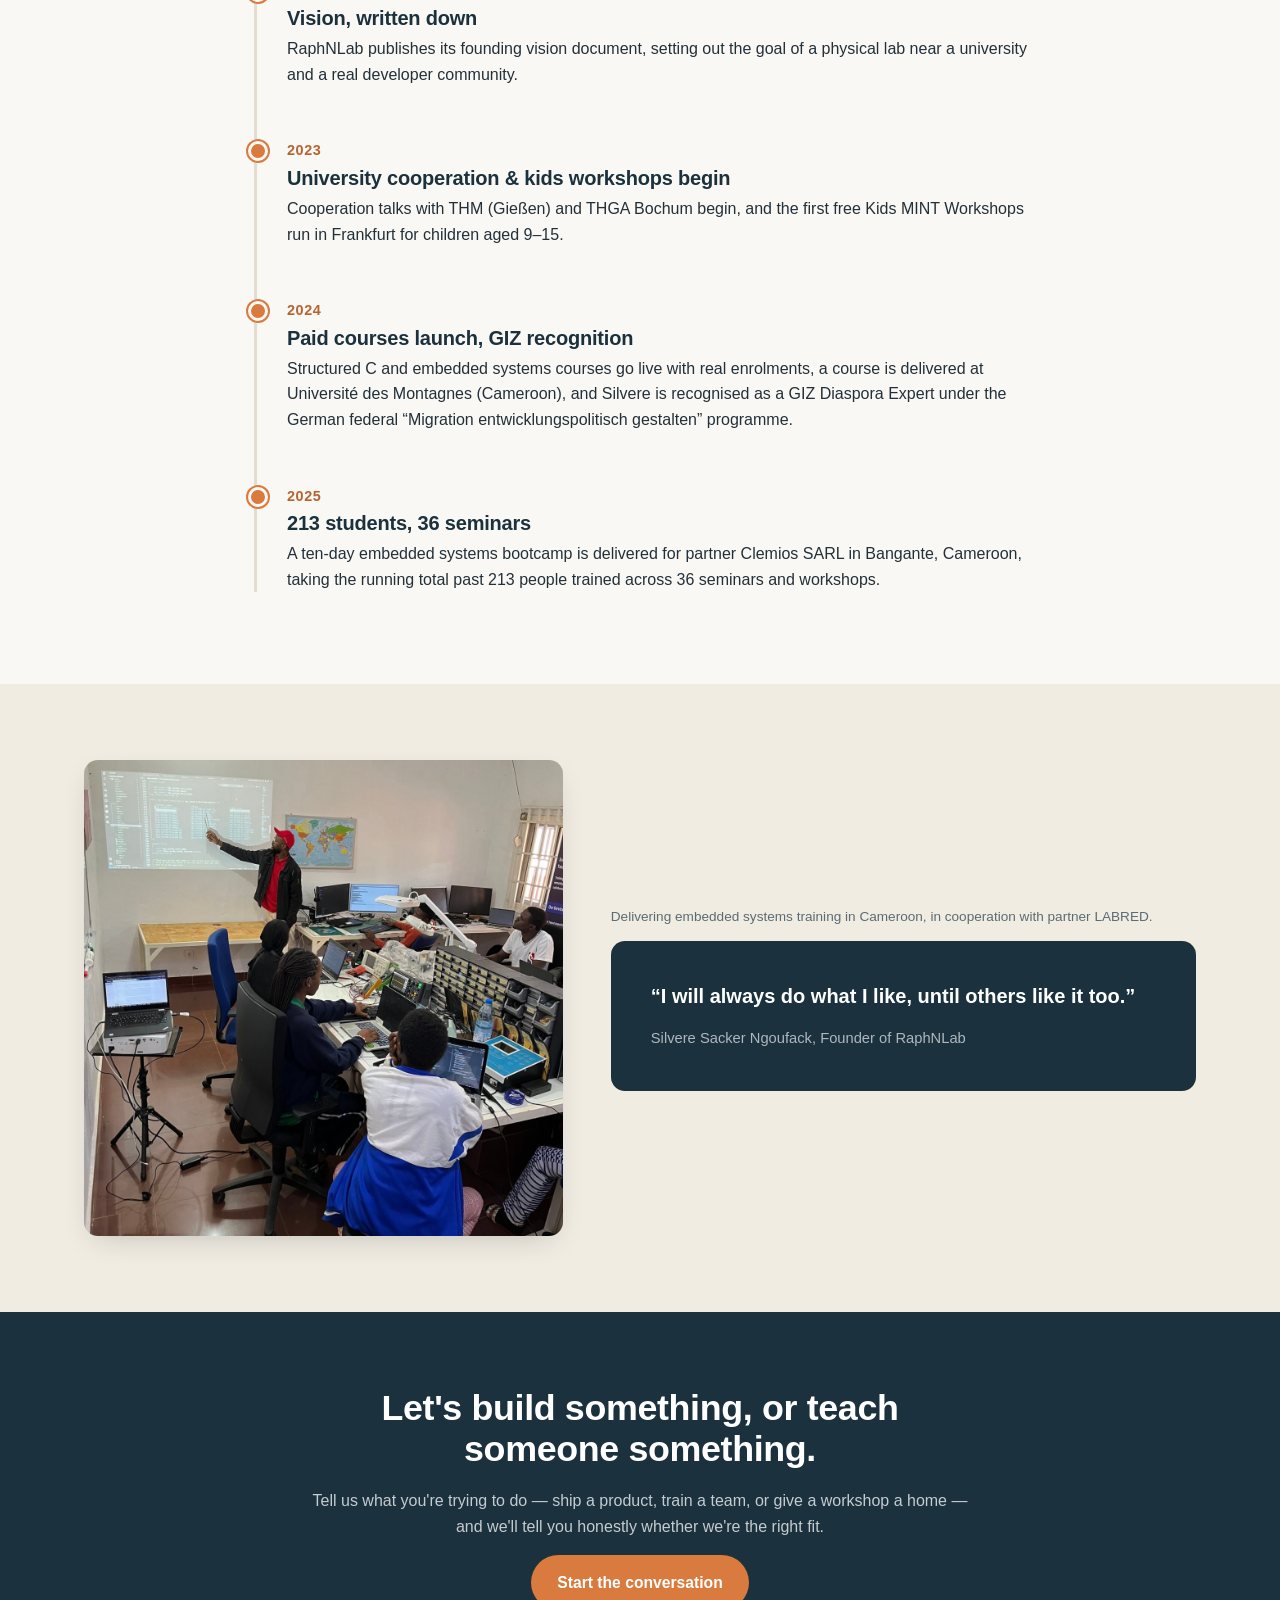
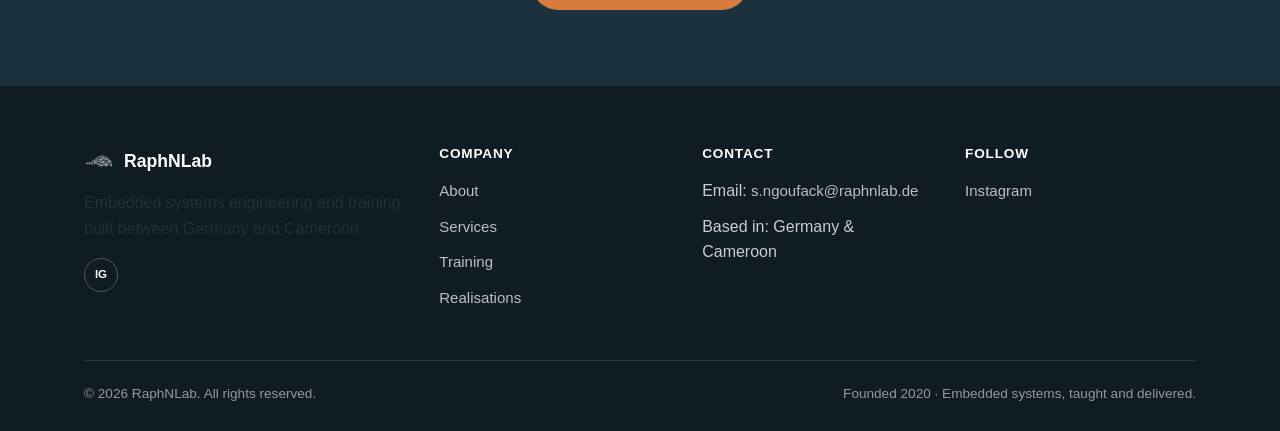
==== commit 52ea8e7a: "Update knowledge transfer partner Signed-off-by: RaphNLab <s.ngoufack@raphnlab.de>" ====
--- a/about.html
+++ b/about.html
@@ -129,7 +129,7 @@
       <div class="timeline-item">
         <span class="year">2021</span>
         <h3 data-i18n="about.tl_2021_title">First trainings in Cameroon</h3>
-        <p data-i18n="about.tl_2021_text" class="mt-0">A five-day embedded systems training is delivered with partner LABRED.</p>
+        <p data-i18n="about.tl_2021_text" class="mt-0">A five-day embedded systems training is delivered with partner Clemios SARL.</p>
       </div>
       <div class="timeline-item">
         <span class="year">2022</span>
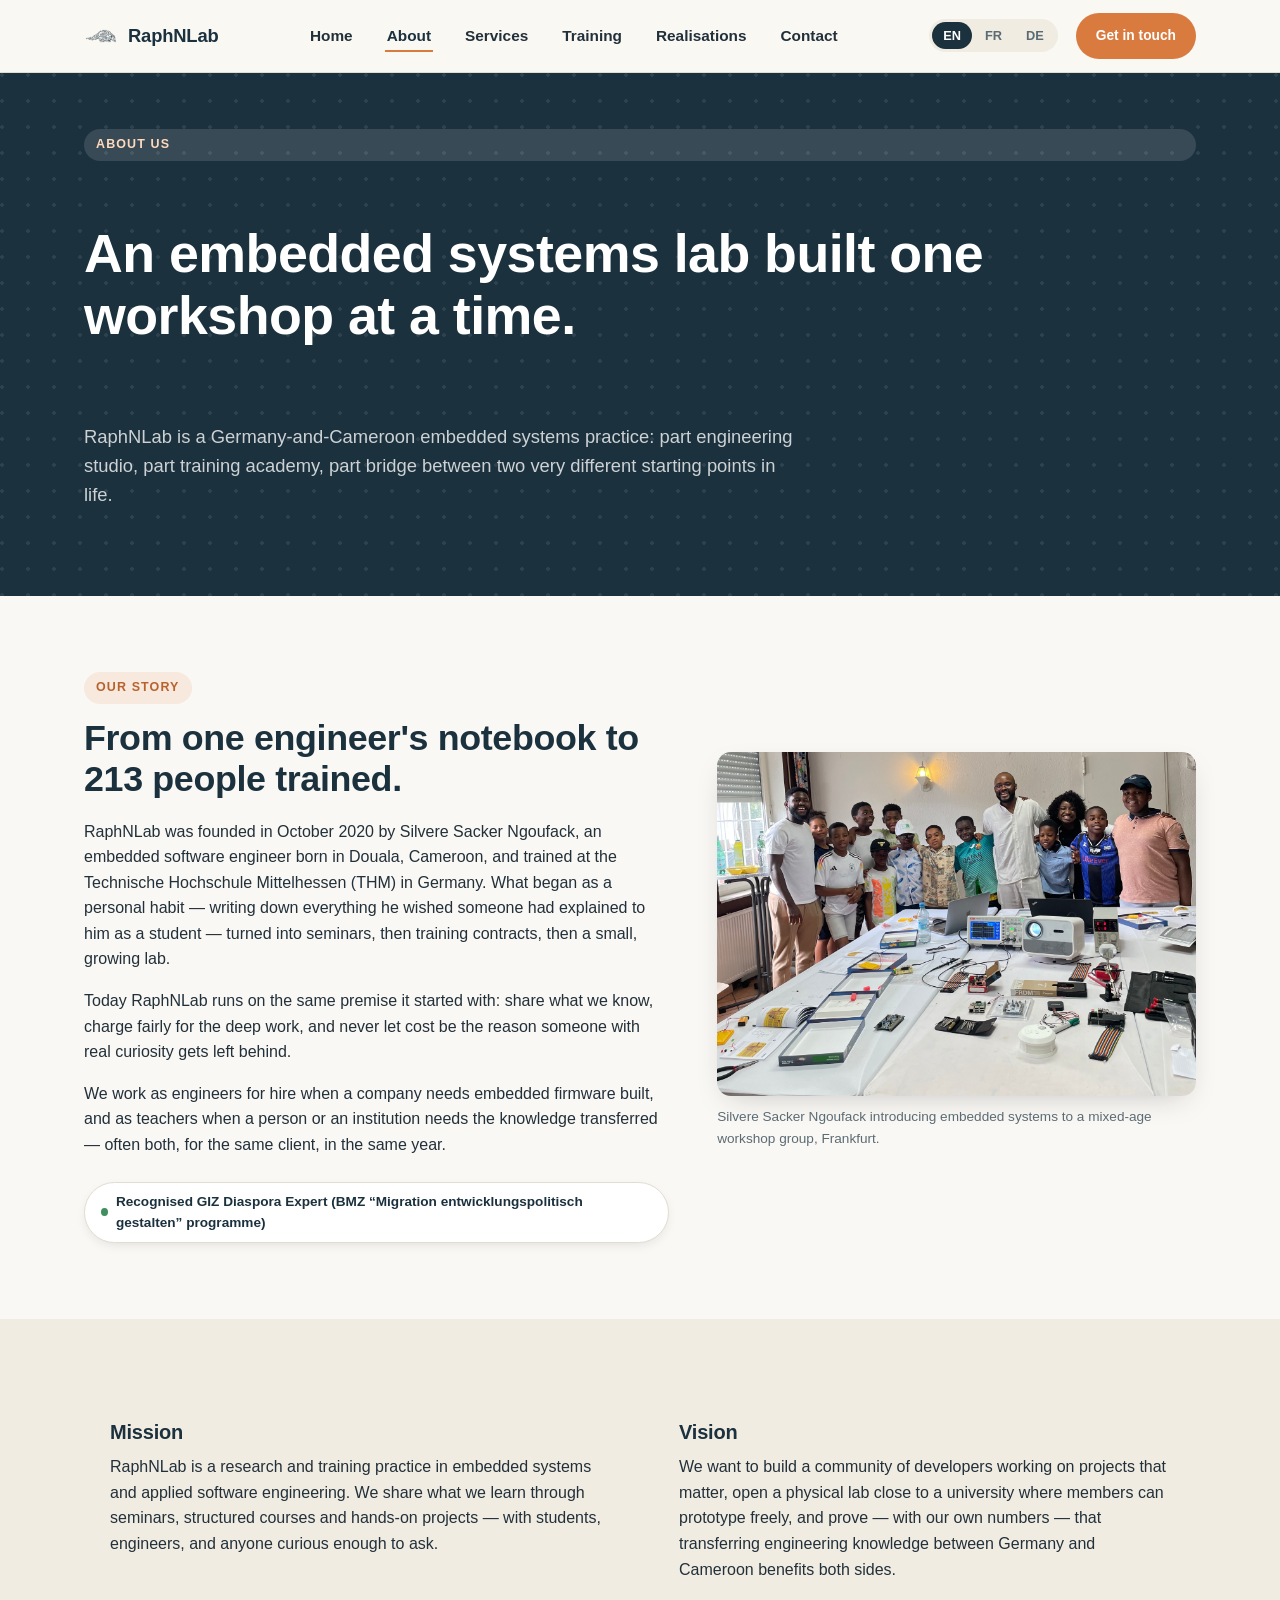
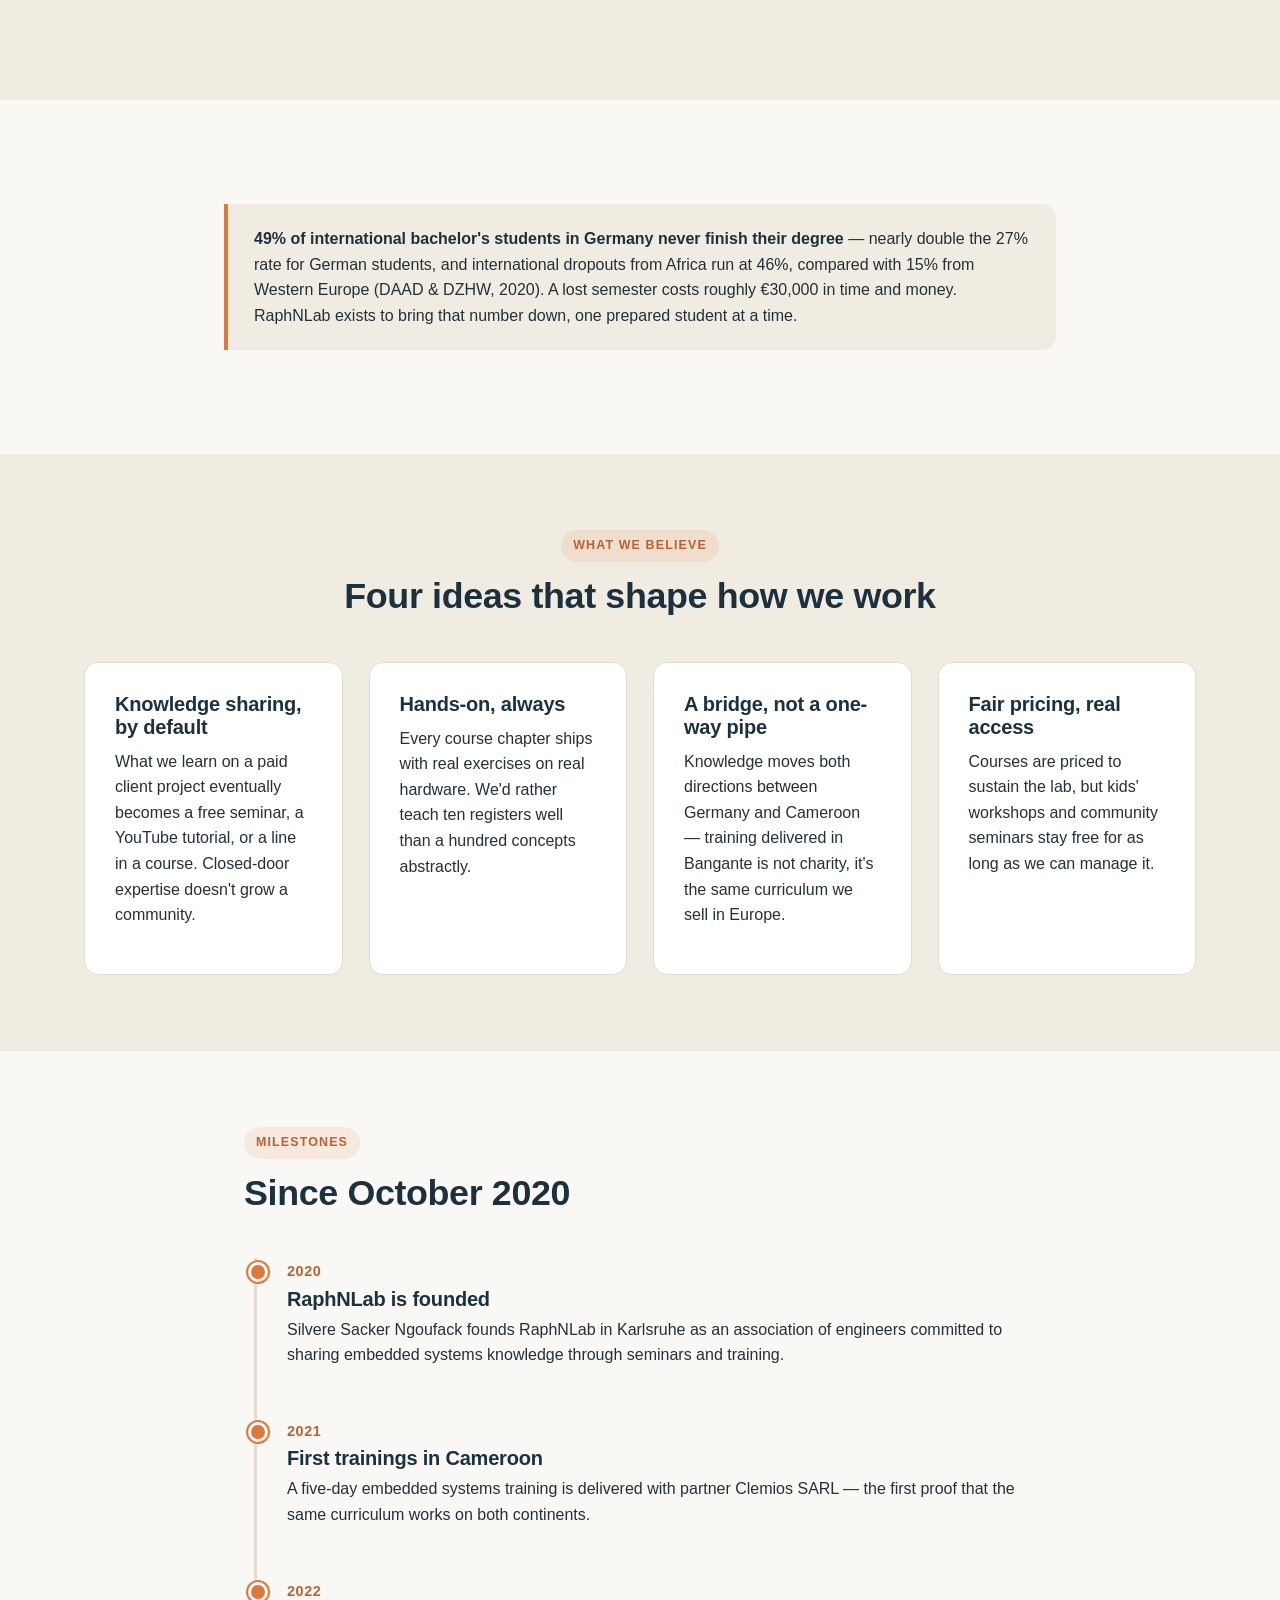
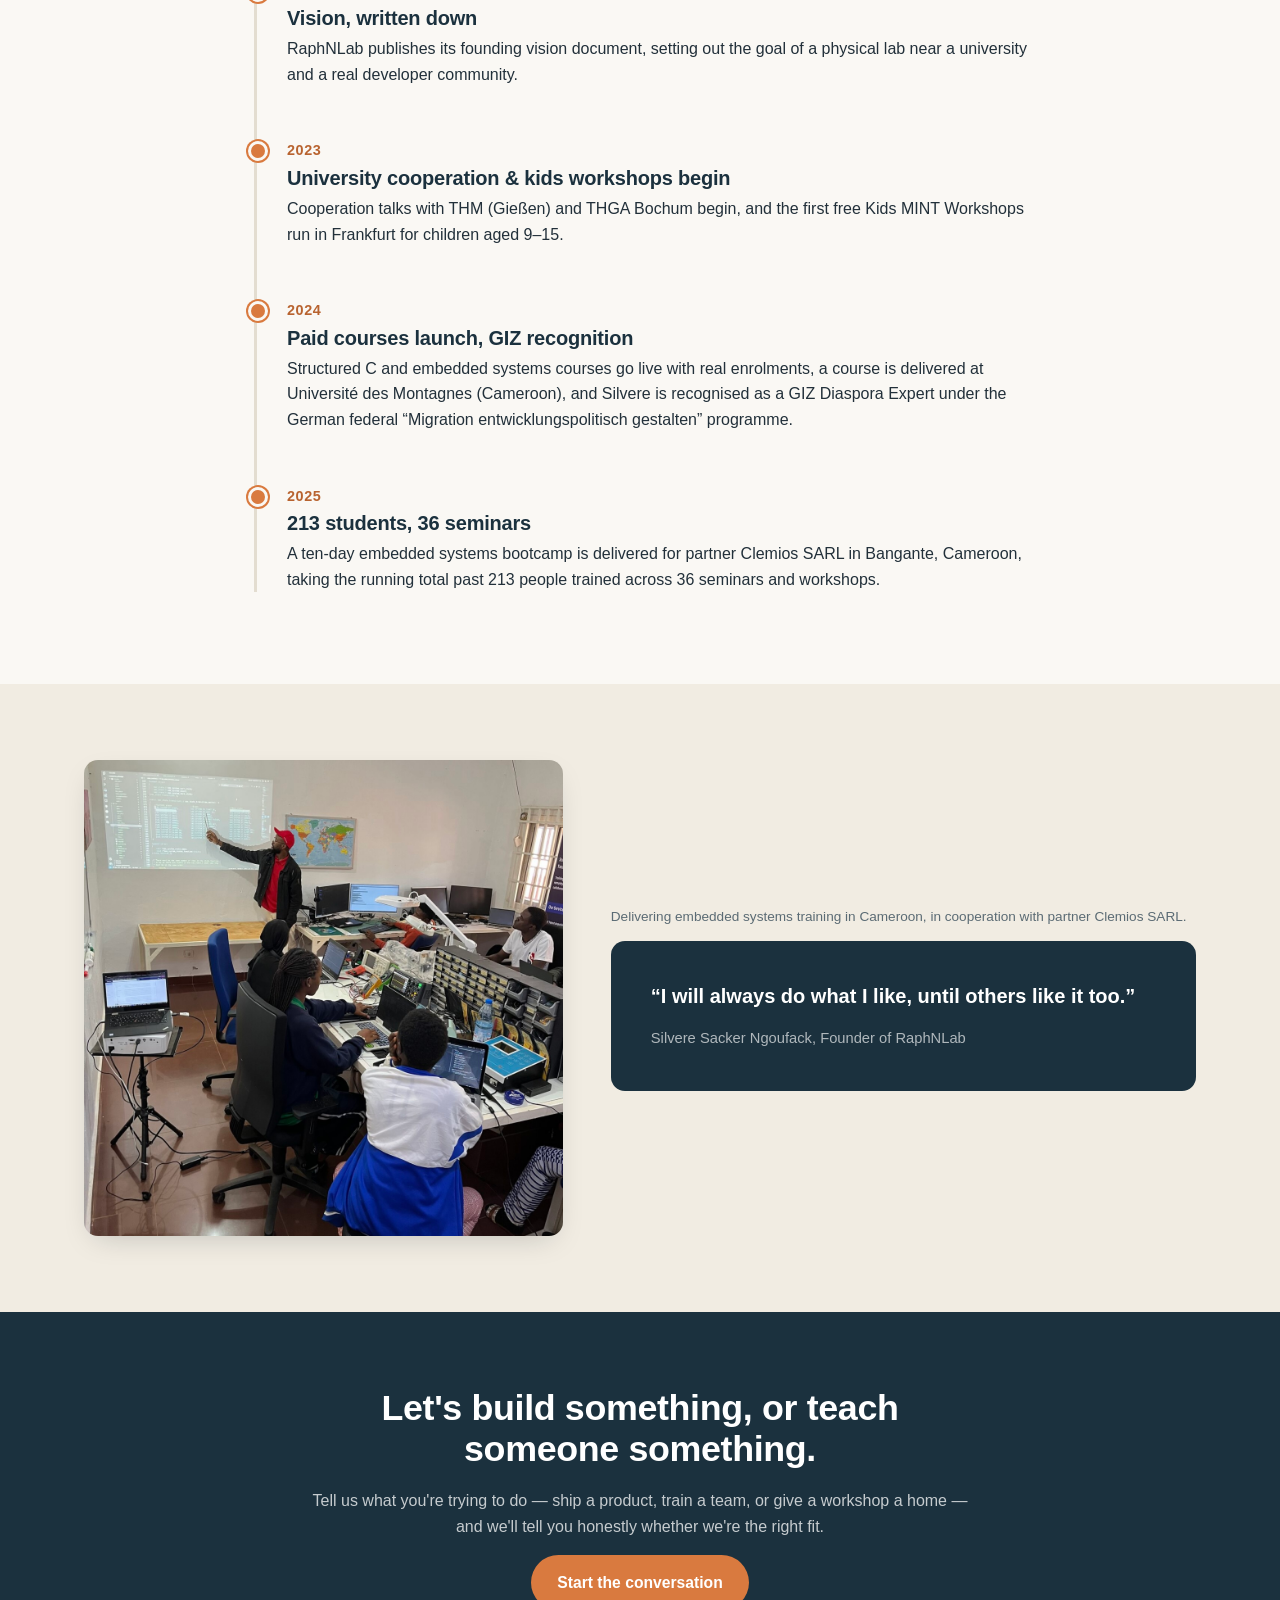
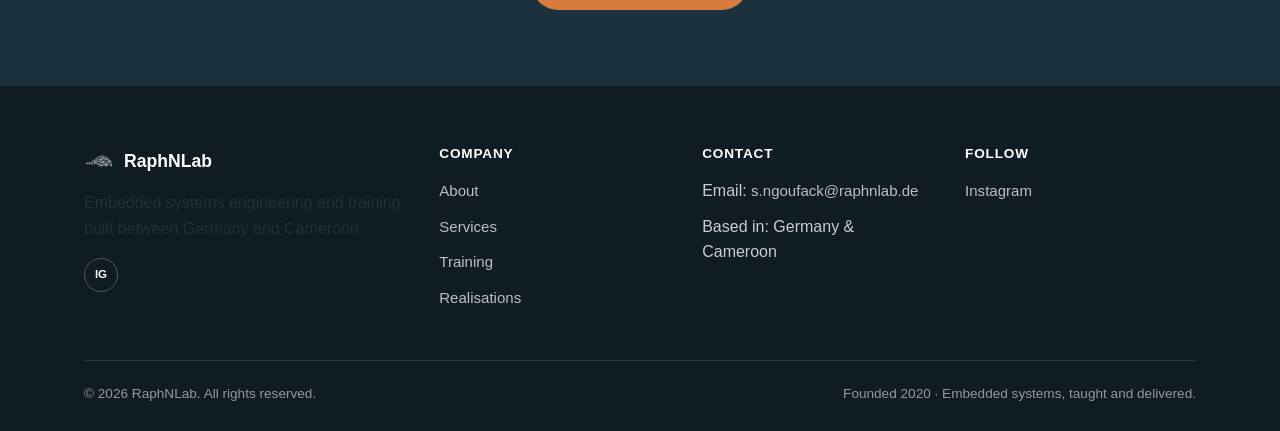
==== commit f1e9b499: "Update knowledge transfer partner Signed-off-by: RaphNLab <s.ngoufack@raphnlab.de>" ====
--- a/about.html
+++ b/about.html
@@ -128,7 +128,7 @@
       </div>
       <div class="timeline-item">
         <span class="year">2021</span>
-        <h3 data-i18n="about.tl_2021_title">First trainings in Cameroon</h3>
+        <h3 data-i18n="about.tl_2021_title">Staring trainings & knowledge transfer in Cameroon</h3>
         <p data-i18n="about.tl_2021_text" class="mt-0">A five-day embedded systems training is delivered with partner Clemios SARL.</p>
       </div>
       <div class="timeline-item">
@@ -161,7 +161,7 @@
       <img src="assets/img/photo-cameroon-training.jpg" alt="Embedded systems training delivered in Cameroon">
     </div>
     <div>
-      <p class="figure-caption mt-0" data-i18n="about.photo_caption_2">Delivering embedded systems training in Cameroon, in cooperation with partner LABRED.</p>
+      <p class="figure-caption mt-0" data-i18n="about.photo_caption_2">Delivering embedded systems training in Cameroon, in cooperation with partner Clemios SARL.</p>
       <div class="quote-block">
         <p data-i18n="home.quote_text">"I will always do what I like, until others like it too."</p>
         <cite data-i18n="home.quote_cite">Silvere Sacker Ngoufack, Founder of RaphNLab</cite>
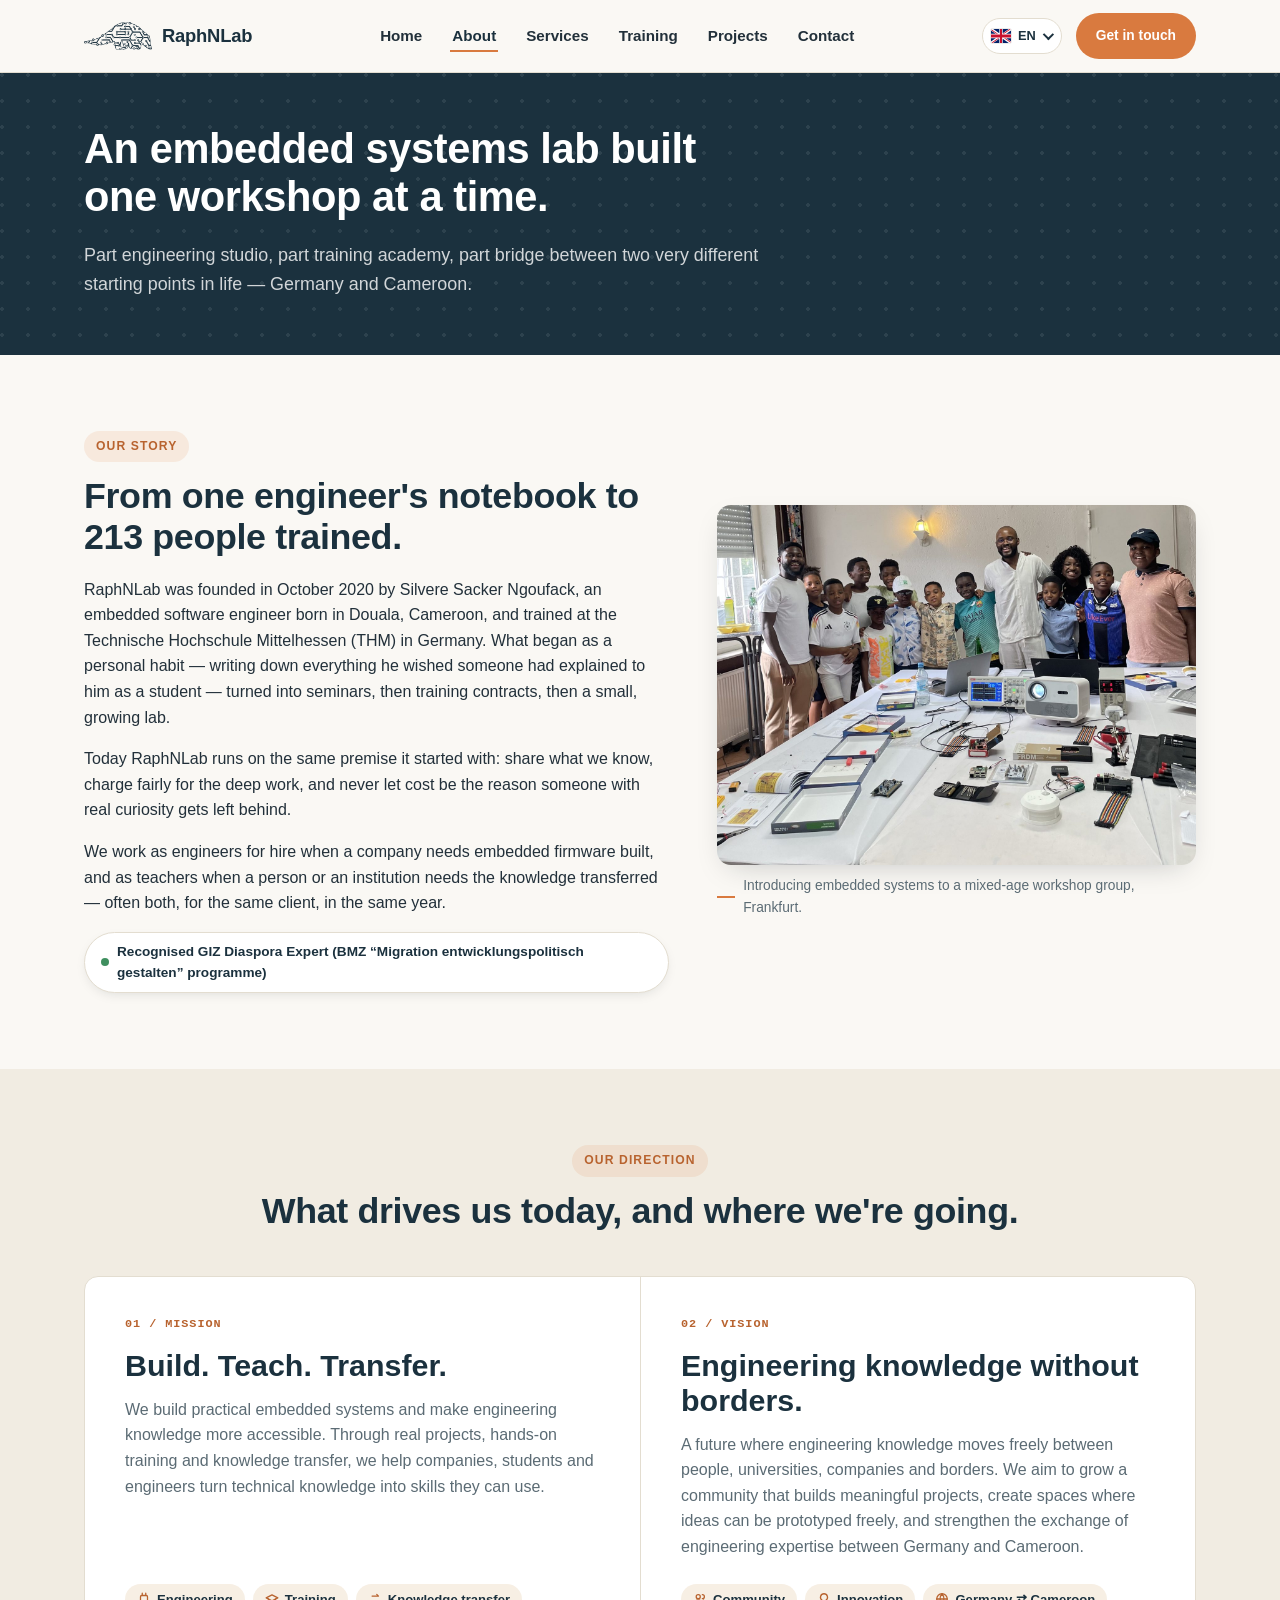
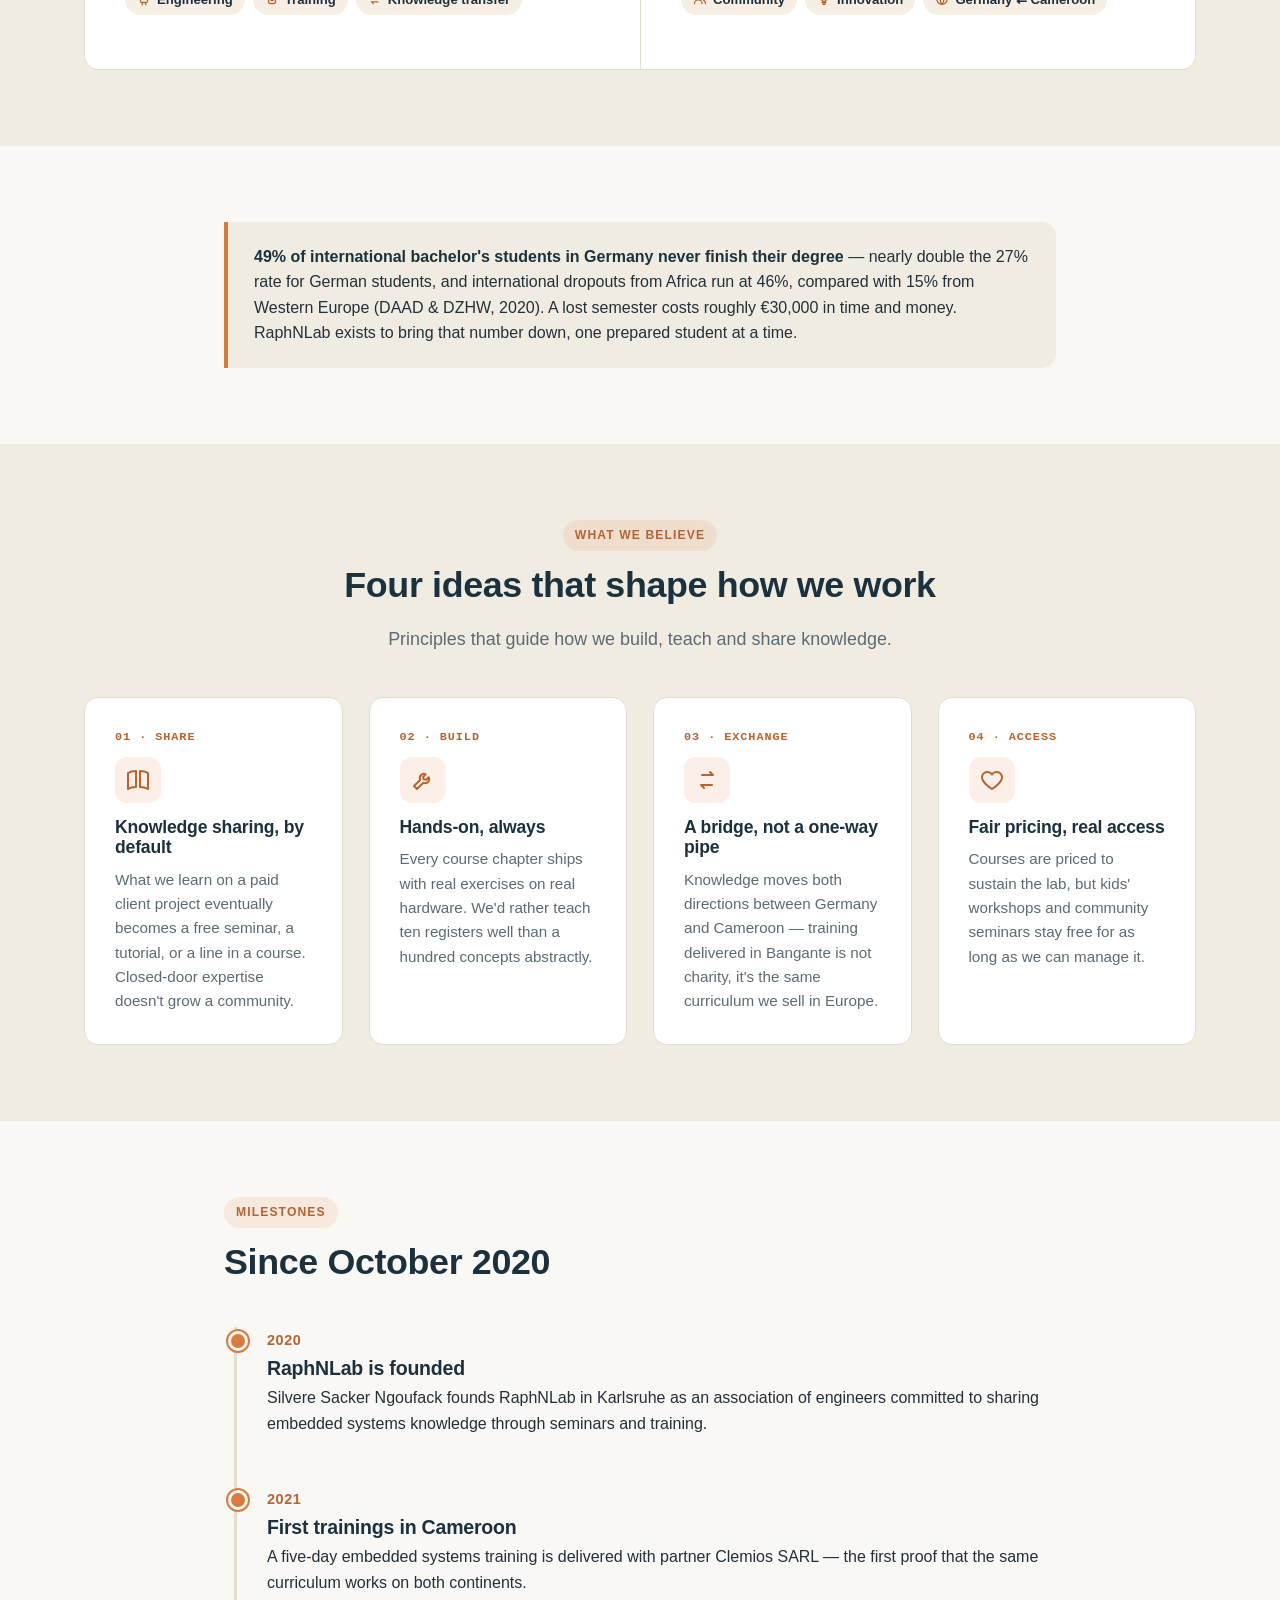
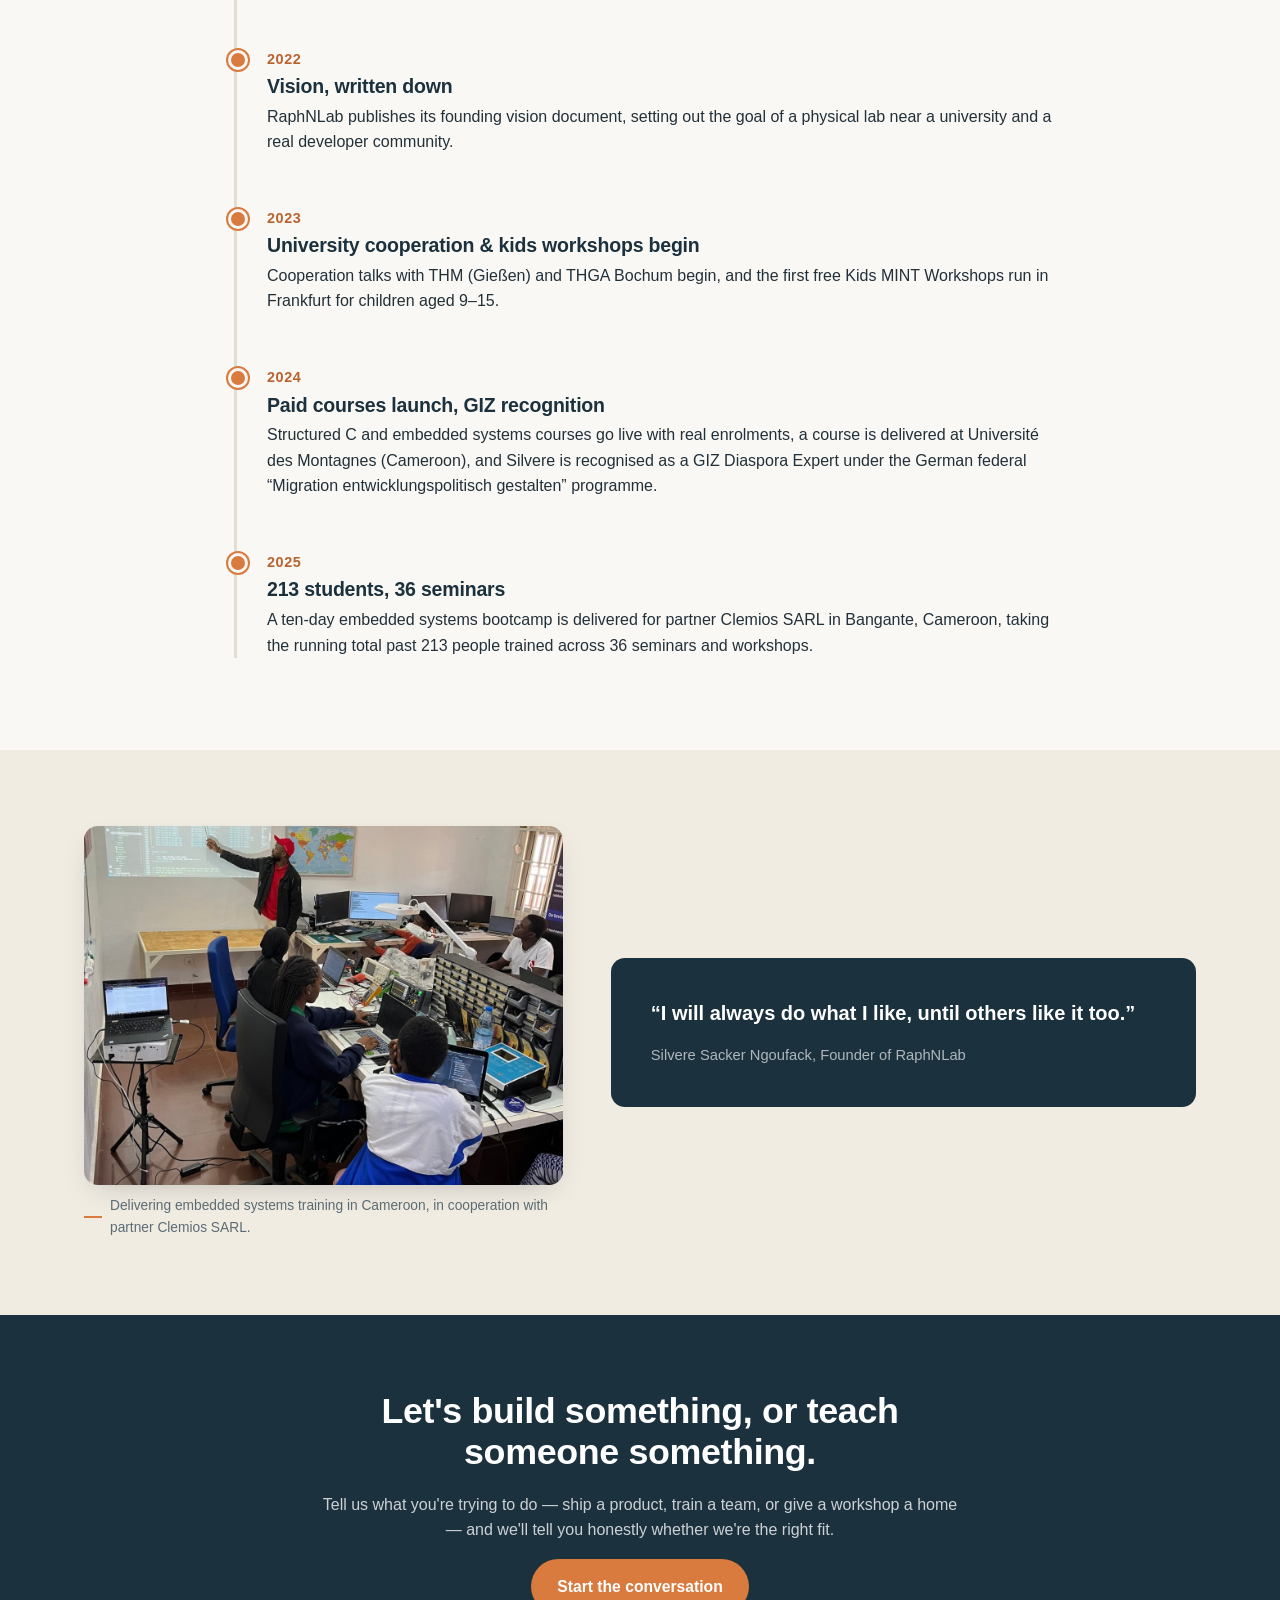
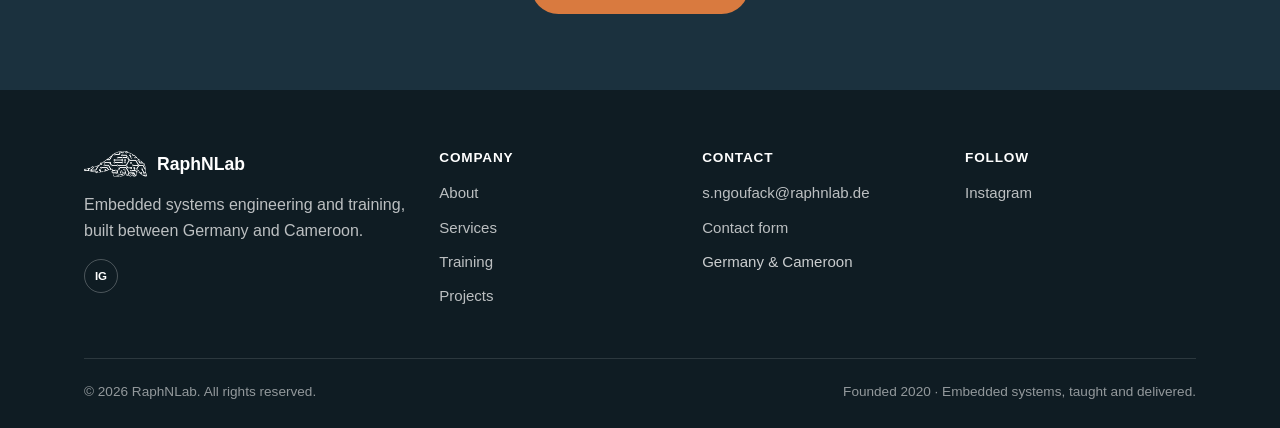
==== commit c9b0eac5: "Improve the webpage design" ====
--- a/about.html
+++ b/about.html
@@ -3,8 +3,8 @@
 <head>
 <meta charset="UTF-8">
 <meta name="viewport" content="width=device-width, initial-scale=1.0">
-<title data-i18n="about.title">About — RaphNLab</title>
-<meta name="description" content="RaphNLab's story, mission and vision: an embedded systems lab bridging Germany and Cameroon since October 2020.">
+<title data-i18n="about.title">About RaphNLab</title>
+<meta name="description" content="Why RaphNLab exists and where it is going: build, teach and transfer embedded engineering knowledge between Germany and Cameroon.">
 <link rel="icon" type="image/png" href="assets/img/favicon.png">
 <link rel="stylesheet" href="assets/css/style.css">
 </head>
@@ -13,73 +13,93 @@
 <header class="site-header">
   <div class="container nav">
     <a href="index.html" class="brand">
-      <img src="assets/img/mascot-square.png" alt="RaphNLab">
+      <img src="assets/img/mascot-nav.png" alt="" width="68" height="28">
       <span class="brand-word">RaphNLab</span>
     </a>
-    <button class="nav-toggle" aria-label="Menu"><span></span><span></span><span></span></button>
-    <ul class="nav-links">
+    <ul class="nav-links" id="site-menu">
       <li><a href="index.html" data-page="home" data-i18n="common.nav_home">Home</a></li>
       <li><a href="about.html" data-page="about" data-i18n="common.nav_about">About</a></li>
       <li><a href="services.html" data-page="services" data-i18n="common.nav_services">Services</a></li>
       <li><a href="training.html" data-page="training" data-i18n="common.nav_training">Training</a></li>
-      <li><a href="realisations.html" data-page="realisations" data-i18n="common.nav_realisations">Realisations</a></li>
+      <li><a href="realisations.html" data-page="realisations" data-i18n="common.nav_projects">Projects</a></li>
       <li><a href="contact.html" data-page="contact" data-i18n="common.nav_contact">Contact</a></li>
     </ul>
     <div class="nav-right">
-      <div class="lang-switch">
-        <button type="button" data-lang="en">EN</button>
-        <button type="button" data-lang="fr">FR</button>
-        <button type="button" data-lang="de">DE</button>
-      </div>
-      <a href="contact.html" class="btn btn-primary" style="padding:10px 18px;font-size:0.86rem;" data-i18n="common.nav_cta">Get in touch</a>
+      <div class="lang-menu">
+        <button type="button" class="lang-current" aria-haspopup="true" aria-expanded="false" aria-label="Language" data-i18n-aria="common.lang_label"><span class="flag flag-en"></span><span class="lang-code">EN</span></button>
+        <ul class="lang-options">
+          <li><button type="button" data-lang="en" lang="en"><span class="flag flag-en"></span>English</button></li>
+          <li><button type="button" data-lang="fr" lang="fr"><span class="flag flag-fr"></span>Français</button></li>
+          <li><button type="button" data-lang="de" lang="de"><span class="flag flag-de"></span>Deutsch</button></li>
+        </ul>
+      </div>
+      <a href="contact.html" class="btn btn-primary nav-cta" data-i18n="common.nav_cta">Get in touch</a>
+      <button type="button" class="nav-toggle" aria-label="Menu" aria-controls="site-menu" aria-expanded="false" data-i18n-aria="common.menu_label"><span></span><span></span><span></span></button>
     </div>
   </div>
 </header>
 
 <section class="hero small">
   <div class="container">
-    <span class="eyebrow on-dark" data-i18n="about.hero_eyebrow">About us</span>
     <h1 data-i18n="about.hero_title">An embedded systems lab built one workshop at a time.</h1>
-    <p class="lede" data-i18n="about.hero_lede">RaphNLab is a Germany-and-Cameroon embedded systems practice.</p>
+    <p class="lede" data-i18n="about.hero_lede">Part engineering studio, part training academy, part bridge between Germany and Cameroon.</p>
   </div>
 </section>
 
 <section>
-  <div class="container" style="display:grid; grid-template-columns: 1.1fr 0.9fr; gap:48px; align-items:center;">
+  <div class="container split wide-left">
     <div>
       <span class="eyebrow" data-i18n="about.story_eyebrow">Our story</span>
       <h2 data-i18n="about.story_title">From one engineer's notebook to 213 people trained.</h2>
       <p data-i18n="about.story_p1">RaphNLab was founded in October 2020 by Silvere Sacker Ngoufack.</p>
       <p data-i18n="about.story_p2">Today RaphNLab runs on the same premise it started with.</p>
       <p data-i18n="about.story_p3">We work as engineers for hire, and as teachers.</p>
-      <span class="badge" style="margin-top:8px;"><span class="dot"></span><span data-i18n="about.credential_badge">Recognised GIZ Diaspora Expert</span></span>
-    </div>
-    <div>
-      <div class="photo-frame">
+      <span class="badge"><span class="dot"></span><span data-i18n="about.credential_badge">Recognised GIZ Diaspora Expert</span></span>
+    </div>
+    <figure class="figure">
+      <div class="photo-frame ratio-4-3">
         <img src="assets/img/photo-mixed-workshop.jpg" alt="Silvere Sacker Ngoufack introducing embedded systems to a mixed-age workshop group">
       </div>
-      <p class="figure-caption" data-i18n="about.photo_caption_1">Silvere Sacker Ngoufack introducing embedded systems to a mixed-age workshop group, Frankfurt.</p>
-    </div>
+      <figcaption class="figure-caption" data-i18n="about.photo_caption_1">Introducing embedded systems to a mixed-age workshop group, Frankfurt.</figcaption>
+    </figure>
   </div>
 </section>
 
 <section class="section-alt">
-  <div class="container grid grid-2">
-    <div class="card-flat">
-      <h3 data-i18n="about.mission_title">Mission</h3>
-      <p data-i18n="about.mission_text" class="mt-0">RaphNLab is a research and training practice in embedded systems and applied software engineering.</p>
-    </div>
-    <div class="card-flat">
-      <h3 data-i18n="about.vision_title">Vision</h3>
-      <p data-i18n="about.vision_text" class="mt-0">We want to build a community of developers working on projects that matter.</p>
+  <div class="container">
+    <div class="section-head center">
+      <span class="eyebrow" data-i18n="about.direction_eyebrow">Our direction</span>
+      <h2 data-i18n="about.direction_title">What drives us today, and where we're going.</h2>
+    </div>
+    <div class="direction-grid">
+      <article class="direction-card">
+        <span class="mono-label" data-i18n="about.mission_label">01 / Mission</span>
+        <p class="statement" data-i18n="about.mission_statement">Build. Teach. Transfer.</p>
+        <p data-i18n="about.mission_text">We build practical embedded systems and make engineering knowledge more accessible.</p>
+        <ul class="pillars">
+          <li><svg viewBox="0 0 24 24" fill="none" stroke="currentColor" stroke-width="2.2" stroke-linecap="round" stroke-linejoin="round"><rect x="6" y="6" width="12" height="12" rx="2"/><path d="M9 2v3M15 2v3M9 19v3M15 19v3"/></svg><span data-i18n="about.pillar_engineering">Engineering</span></li>
+          <li><svg viewBox="0 0 24 24" fill="none" stroke="currentColor" stroke-width="2.2" stroke-linecap="round" stroke-linejoin="round"><path d="M22 10 12 5 2 10l10 5 10-5Z"/><path d="M6 12v5c0 1.5 3 3 6 3s6-1.5 6-3v-5"/></svg><span data-i18n="about.pillar_training">Training</span></li>
+          <li><svg viewBox="0 0 24 24" fill="none" stroke="currentColor" stroke-width="2.2" stroke-linecap="round" stroke-linejoin="round"><path d="M7 7h11l-3-3M17 17H6l3 3"/></svg><span data-i18n="about.pillar_transfer">Knowledge transfer</span></li>
+        </ul>
+      </article>
+      <article class="direction-card">
+        <span class="mono-label" data-i18n="about.vision_label">02 / Vision</span>
+        <p class="statement" data-i18n="about.vision_statement">Engineering knowledge without borders.</p>
+        <p data-i18n="about.vision_text">A future where engineering knowledge moves freely between people, universities, companies and borders.</p>
+        <ul class="pillars">
+          <li><svg viewBox="0 0 24 24" fill="none" stroke="currentColor" stroke-width="2.2" stroke-linecap="round" stroke-linejoin="round"><circle cx="9" cy="8" r="3.5"/><path d="M2.5 20a6.5 6.5 0 0 1 13 0"/><path d="M16 4.5a3.5 3.5 0 0 1 0 7M18 14a6.5 6.5 0 0 1 3.5 6"/></svg><span data-i18n="about.pillar_community">Community</span></li>
+          <li><svg viewBox="0 0 24 24" fill="none" stroke="currentColor" stroke-width="2.2" stroke-linecap="round" stroke-linejoin="round"><path d="M9 18h6M10 21h4"/><path d="M12 3a6 6 0 0 0-3.5 10.9c.6.4 1 1.1 1 1.8V16h5v-.3c0-.7.4-1.4 1-1.8A6 6 0 0 0 12 3Z"/></svg><span data-i18n="about.pillar_innovation">Innovation</span></li>
+          <li><svg viewBox="0 0 24 24" fill="none" stroke="currentColor" stroke-width="2.2" stroke-linecap="round" stroke-linejoin="round"><circle cx="12" cy="12" r="9"/><path d="M3 12h18M12 3a14 14 0 0 1 0 18 14 14 0 0 1 0-18Z"/></svg><span data-i18n="about.pillar_bridge">Germany ⇄ Cameroon</span></li>
+        </ul>
+      </article>
     </div>
   </div>
 </section>
 
 <section>
-  <div class="container" style="max-width:880px;">
+  <div class="container narrow">
     <div class="callout">
-      <p style="margin:0;">
+      <p>
         <strong data-i18n="about.dropout_callout_strong">49% of international bachelor's students in Germany never finish their degree</strong><span data-i18n="about.dropout_callout_text"> — nearly double the rate for German students.</span>
       </p>
     </div>
@@ -91,31 +111,40 @@
     <div class="section-head center">
       <span class="eyebrow" data-i18n="about.values_eyebrow">What we believe</span>
       <h2 data-i18n="about.values_title">Four ideas that shape how we work</h2>
-    </div>
-    <div class="grid grid-2" style="grid-template-columns:repeat(4,1fr);">
-      <div class="card">
+      <p class="lede" data-i18n="about.values_lede">Principles that guide how we build, teach and share knowledge.</p>
+    </div>
+    <div class="grid grid-4 carousel-md">
+      <article class="card value-card">
+        <span class="mono-label" data-i18n="about.value1_label">01 · Share</span>
+        <span class="icon"><svg viewBox="0 0 24 24" fill="none" stroke="currentColor" stroke-width="2" stroke-linecap="round" stroke-linejoin="round"><path d="M2 5c2-1.3 5-2 8-2v16c-3 0-6 .7-8 2Z"/><path d="M22 5c-2-1.3-5-2-8-2v16c3 0 6 .7 8 2Z"/></svg></span>
         <h3 data-i18n="about.value1_title">Knowledge sharing, by default</h3>
-        <p data-i18n="about.value1_text" class="mt-0">What we learn on a paid project becomes a free seminar.</p>
-      </div>
-      <div class="card">
+        <p data-i18n="about.value1_text">What we learn on a paid project becomes a free seminar.</p>
+      </article>
+      <article class="card value-card">
+        <span class="mono-label" data-i18n="about.value2_label">02 · Build</span>
+        <span class="icon"><svg viewBox="0 0 24 24" fill="none" stroke="currentColor" stroke-width="2" stroke-linecap="round" stroke-linejoin="round"><path d="M14.7 6.3a4 4 0 0 0-5.4 5.4L3 18l3 3 6.3-6.3a4 4 0 0 0 5.4-5.4l-2.6 2.6-2.4-.6-.6-2.4Z"/></svg></span>
         <h3 data-i18n="about.value2_title">Hands-on, always</h3>
-        <p data-i18n="about.value2_text" class="mt-0">Every course chapter ships with real exercises on real hardware.</p>
-      </div>
-      <div class="card">
+        <p data-i18n="about.value2_text">Every course chapter ships with real exercises on real hardware.</p>
+      </article>
+      <article class="card value-card">
+        <span class="mono-label" data-i18n="about.value3_label">03 · Exchange</span>
+        <span class="icon"><svg viewBox="0 0 24 24" fill="none" stroke="currentColor" stroke-width="2" stroke-linecap="round" stroke-linejoin="round"><path d="M7 7h11l-3-3M17 17H6l3 3"/></svg></span>
         <h3 data-i18n="about.value3_title">A bridge, not a one-way pipe</h3>
-        <p data-i18n="about.value3_text" class="mt-0">Knowledge moves both directions between Germany and Cameroon.</p>
-      </div>
-      <div class="card">
+        <p data-i18n="about.value3_text">Knowledge moves both directions between Germany and Cameroon.</p>
+      </article>
+      <article class="card value-card">
+        <span class="mono-label" data-i18n="about.value4_label">04 · Access</span>
+        <span class="icon"><svg viewBox="0 0 24 24" fill="none" stroke="currentColor" stroke-width="2" stroke-linecap="round" stroke-linejoin="round"><path d="M12 21s-7-4.4-9.3-9A5.3 5.3 0 0 1 12 6.6 5.3 5.3 0 0 1 21.3 12C19 16.6 12 21 12 21Z"/></svg></span>
         <h3 data-i18n="about.value4_title">Fair pricing, real access</h3>
-        <p data-i18n="about.value4_text" class="mt-0">Courses sustain the lab; kids' workshops stay free.</p>
-      </div>
-    </div>
-  </div>
-  <style>@media (max-width:980px){.section-alt .grid{grid-template-columns:repeat(2,1fr) !important;}}@media (max-width:560px){.section-alt .grid{grid-template-columns:1fr !important;}}</style>
+        <p data-i18n="about.value4_text">Courses sustain the lab; kids' workshops stay free.</p>
+      </article>
+    </div>
+    <div class="carousel-nav"></div>
+  </div>
 </section>
 
 <section>
-  <div class="container" style="max-width:840px;">
+  <div class="container narrow">
     <div class="section-head">
       <span class="eyebrow" data-i18n="about.timeline_eyebrow">Milestones</span>
       <h2 data-i18n="about.timeline_title">Since October 2020</h2>
@@ -128,7 +157,7 @@
       </div>
       <div class="timeline-item">
         <span class="year">2021</span>
-        <h3 data-i18n="about.tl_2021_title">Staring trainings & knowledge transfer in Cameroon</h3>
+        <h3 data-i18n="about.tl_2021_title">First trainings in Cameroon</h3>
         <p data-i18n="about.tl_2021_text" class="mt-0">A five-day embedded systems training is delivered with partner Clemios SARL.</p>
       </div>
       <div class="timeline-item">
@@ -156,24 +185,24 @@
 </section>
 
 <section class="section-alt">
-  <div class="container" style="display:grid; grid-template-columns: 0.9fr 1.1fr; gap:48px; align-items:center;">
-    <div class="photo-frame">
-      <img src="assets/img/photo-cameroon-training.jpg" alt="Embedded systems training delivered in Cameroon">
-    </div>
-    <div>
-      <p class="figure-caption mt-0" data-i18n="about.photo_caption_2">Delivering embedded systems training in Cameroon, in cooperation with partner Clemios SARL.</p>
-      <div class="quote-block">
-        <p data-i18n="home.quote_text">"I will always do what I like, until others like it too."</p>
-        <cite data-i18n="home.quote_cite">Silvere Sacker Ngoufack, Founder of RaphNLab</cite>
-      </div>
+  <div class="container split wide-right">
+    <figure class="figure">
+      <div class="photo-frame ratio-4-3">
+        <img src="assets/img/photo-cameroon-training.jpg" alt="Embedded systems training delivered in Cameroon" loading="lazy">
+      </div>
+      <figcaption class="figure-caption" data-i18n="about.photo_caption_2">Delivering embedded systems training in Cameroon, with partner Clemios SARL.</figcaption>
+    </figure>
+    <div class="quote-block">
+      <p data-i18n="home.quote_text">"I will always do what I like, until others like it too."</p>
+      <cite data-i18n="home.quote_cite">Silvere Sacker Ngoufack, Founder of RaphNLab</cite>
     </div>
   </div>
 </section>
 
 <section class="section-ink text-center">
-  <div class="container" style="max-width:720px;">
+  <div class="container max-w center">
     <h2 data-i18n="home.cta_band_title">Let's build something, or teach someone something.</h2>
-    <p data-i18n="home.cta_band_text">Tell us what you're trying to do.</p>
+    <p data-i18n="home.cta_band_text">Tell us what you're trying to do and we'll tell you honestly whether we're the right fit.</p>
     <a href="contact.html" class="btn btn-primary" data-i18n="home.cta_band_button">Start the conversation</a>
   </div>
 </section>
@@ -183,7 +212,7 @@
     <div class="footer-grid">
       <div>
         <div class="footer-brand">
-          <img src="assets/img/mascot-square.png" alt="RaphNLab">
+          <img src="assets/img/mascot-nav.png" alt="" width="63" height="26">
           <span>RaphNLab</span>
         </div>
         <p data-i18n="common.footer_tagline">Embedded systems engineering and training, built between Germany and Cameroon.</p>
@@ -197,14 +226,15 @@
           <li><a href="about.html" data-i18n="common.nav_about">About</a></li>
           <li><a href="services.html" data-i18n="common.nav_services">Services</a></li>
           <li><a href="training.html" data-i18n="common.nav_training">Training</a></li>
-          <li><a href="realisations.html" data-i18n="common.nav_realisations">Realisations</a></li>
+          <li><a href="realisations.html" data-i18n="common.nav_projects">Projects</a></li>
         </ul>
       </div>
       <div>
         <h4 data-i18n="common.footer_contact">Contact</h4>
         <ul>
-          <li><span data-i18n="common.footer_email_label">Email</span>: <a href="mailto:s.ngoufack@raphnlab.de">s.ngoufack@raphnlab.de</a></li>
-          <li><span data-i18n="common.footer_location_label">Based in</span>: <span data-i18n="common.footer_location_value">Germany & Cameroon</span></li>
+          <li><a href="mailto:s.ngoufack@raphnlab.de">s.ngoufack@raphnlab.de</a></li>
+          <li><a href="contact.html" data-i18n="common.footer_form">Contact form</a></li>
+          <li data-i18n="common.footer_location_value">Germany &amp; Cameroon</li>
         </ul>
       </div>
       <div>
--- a/assets/css/style.css
+++ b/assets/css/style.css
@@ -10,26 +10,36 @@
   --ink-3: #0f1c23;
   --paper: #faf8f4;
   --paper-alt: #f1ece2;
+  --cream: #f7efe4;
   --white: #ffffff;
   --text: #22303a;
   --text-muted: #5b6b74;
   --border: #e3ddd0;
   --accent: #d97a3f;
   --accent-dark: #b8632f;
+  --accent-soft: rgba(217, 122, 63, 0.12);
   --accent-2: #2f8fd1;
   --ok: #3f8f5f;
 
   --font-sans: -apple-system, BlinkMacSystemFont, "Segoe UI", Roboto, "Helvetica Neue", Arial, sans-serif;
+  --font-mono: ui-monospace, SFMono-Regular, Menlo, Consolas, "Liberation Mono", monospace;
 
   --container: 1160px;
   --radius: 14px;
   --radius-sm: 8px;
   --shadow: 0 10px 30px -12px rgba(15, 28, 35, 0.25);
   --shadow-sm: 0 4px 14px -6px rgba(15, 28, 35, 0.18);
-}
+
+  --header-h: 72px;
+  --section-y: 76px;
+  --card-pad: 30px;
+}
+@media (max-width: 1023px) { :root { --section-y: 58px; --card-pad: 26px; } }
+@media (max-width: 640px)  { :root { --section-y: 44px; --card-pad: 20px; --header-h: 64px; } }
 
 * { box-sizing: border-box; }
-html { scroll-behavior: smooth; }
+html { scroll-behavior: smooth; scroll-padding-top: calc(var(--header-h) + 16px); }
+@media (prefers-reduced-motion: reduce) { html { scroll-behavior: auto; } }
 
 body {
   margin: 0;
@@ -49,6 +59,7 @@
   margin: 0 auto;
   padding: 0 24px;
 }
+@media (max-width: 640px) { .container { padding: 0 16px; } }
 
 h1, h2, h3, h4 {
   font-family: var(--font-sans);
@@ -57,40 +68,49 @@
   letter-spacing: -0.01em;
   margin: 0 0 0.5em;
 }
-h1 { font-size: clamp(2.1rem, 4.2vw, 3.4rem); font-weight: 800; }
-h2 { font-size: clamp(1.6rem, 2.8vw, 2.3rem); font-weight: 800; }
-h3 { font-size: 1.25rem; font-weight: 700; }
+h1 { font-size: clamp(1.9rem, 4.2vw, 3.2rem); font-weight: 800; }
+h2 { font-size: clamp(1.5rem, 2.8vw, 2.3rem); font-weight: 800; }
+h3 { font-size: 1.22rem; font-weight: 700; }
 p { margin: 0 0 1em; color: var(--text); }
-.lede { font-size: 1.15rem; color: var(--text-muted); max-width: 62ch; }
+.lede { font-size: 1.12rem; color: var(--text-muted); max-width: 62ch; }
+@media (max-width: 640px) { .lede { font-size: 1.02rem; } }
 
 .eyebrow {
   display: inline-block;
-  font-size: 0.78rem;
+  font-size: 0.76rem;
   font-weight: 700;
   letter-spacing: 0.09em;
   text-transform: uppercase;
   color: var(--accent-dark);
-  background: rgba(217, 122, 63, 0.12);
+  background: var(--accent-soft);
   padding: 6px 12px;
   border-radius: 999px;
   margin-bottom: 14px;
 }
-.eyebrow.on-dark {
-  color: #ffd9bd;
-  background: rgba(255, 255, 255, 0.12);
-}
-
-/* ==========================================================================
-   Buttons
+.eyebrow.on-dark { color: #ffd9bd; background: rgba(255, 255, 255, 0.12); }
+
+.mono-label {
+  font-family: var(--font-mono);
+  font-size: 0.74rem;
+  font-weight: 700;
+  letter-spacing: 0.08em;
+  text-transform: uppercase;
+  color: var(--accent-dark);
+}
+
+/* ==========================================================================
+   Buttons & links
    ========================================================================== */
 .btn {
   display: inline-flex;
   align-items: center;
+  justify-content: center;
   gap: 8px;
   font-family: var(--font-sans);
   font-size: 0.98rem;
   font-weight: 700;
   padding: 13px 24px;
+  min-height: 48px;
   border-radius: 999px;
   border: 2px solid transparent;
   cursor: pointer;
@@ -106,8 +126,28 @@
 .btn-outline:hover { background: var(--ink); color: #fff; }
 .btn-outline-light { background: transparent; color: #fff; border-color: rgba(255,255,255,0.55); }
 .btn-outline-light:hover { background: rgba(255,255,255,0.12); border-color: #fff; }
-.btn-block { width: 100%; justify-content: center; }
+.btn-block { width: 100%; }
+.btn-sm { padding: 9px 18px; min-height: 40px; font-size: 0.88rem; }
 .cta-row { display: flex; gap: 14px; flex-wrap: wrap; }
+@media (max-width: 640px) {
+  .cta-row.stack-mobile { flex-direction: column; }
+  .cta-row.stack-mobile .btn { width: 100%; }
+}
+
+/* Self-explanatory text link with arrow: "Explore training →" */
+.link-arrow {
+  display: inline-flex;
+  align-items: center;
+  gap: 6px;
+  font-weight: 700;
+  color: var(--ink);
+  text-decoration: none;
+  border-bottom: 2px solid var(--accent);
+  padding-bottom: 1px;
+}
+.link-arrow::after { content: "→"; transition: transform 0.15s ease; }
+.link-arrow:hover::after { transform: translateX(3px); }
+.link-arrow.on-dark { color: #fff; }
 
 /* ==========================================================================
    Header / nav
@@ -116,99 +156,168 @@
   position: sticky;
   top: 0;
   z-index: 100;
-  background: rgba(250, 248, 244, 0.92);
+  background: rgba(250, 248, 244, 0.94);
   backdrop-filter: saturate(180%) blur(10px);
   border-bottom: 1px solid var(--border);
 }
 .nav {
   display: flex;
   align-items: center;
-  justify-content: space-between;
-  height: 72px;
-}
-.brand { display: flex; align-items: center; gap: 10px; text-decoration: none; }
-.brand img { height: 34px; width: auto; }
-.brand-word { font-weight: 800; font-size: 1.15rem; color: var(--ink); letter-spacing: -0.01em; }
+  gap: 20px;
+  height: var(--header-h);
+}
+.brand { display: flex; align-items: center; gap: 10px; text-decoration: none; flex-shrink: 0; }
+.brand img { height: 28px; width: auto; }
+.brand-word { font-weight: 800; font-size: 1.15rem; color: var(--ink); letter-spacing: -0.01em; white-space: nowrap; }
 
 .nav-links {
   display: flex;
   align-items: center;
-  gap: 30px;
+  gap: 26px;
   list-style: none;
-  margin: 0;
+  margin: 0 auto;
   padding: 0;
 }
 .nav-links a {
   text-decoration: none;
   color: var(--text);
   font-weight: 600;
-  font-size: 0.96rem;
+  font-size: 0.95rem;
   padding: 6px 2px;
   border-bottom: 2px solid transparent;
+  white-space: nowrap;
   transition: border-color 0.15s ease, color 0.15s ease;
 }
 .nav-links a:hover,
-.nav-links a.active {
+.nav-links a.active { color: var(--ink); border-bottom-color: var(--accent); }
+
+.nav-right { display: flex; align-items: center; gap: 14px; flex-shrink: 0; }
+.nav-cta { padding: 10px 18px; min-height: 40px; font-size: 0.86rem; }
+
+/* Language dropdown */
+.lang-menu { position: relative; }
+.lang-current {
+  display: inline-flex;
+  align-items: center;
+  gap: 7px;
+  border: 1px solid var(--border);
+  background: #fff;
+  border-radius: 999px;
+  padding: 6px 10px 6px 8px;
+  font: 700 0.8rem var(--font-sans);
   color: var(--ink);
-  border-bottom-color: var(--accent);
-}
-
-.nav-right { display: flex; align-items: center; gap: 18px; }
-
-.lang-switch {
+  cursor: pointer;
+  min-height: 36px;
+}
+.lang-current::after {
+  content: "";
+  width: 6px; height: 6px;
+  border-right: 2px solid currentColor;
+  border-bottom: 2px solid currentColor;
+  transform: rotate(45deg) translateY(-2px);
+  transition: transform 0.15s ease;
+}
+.lang-menu.open .lang-current::after { transform: rotate(-135deg) translateY(-1px); }
+.flag { width: 20px; height: 14px; border-radius: 2px; flex-shrink: 0; box-shadow: 0 0 0 1px rgba(0,0,0,0.08); background: center / cover no-repeat; }
+.flag-en { background-image: url("data:image/svg+xml,%3Csvg xmlns='http://www.w3.org/2000/svg' viewBox='0 0 60 30' preserveAspectRatio='none'%3E%3CclipPath id='t'%3E%3Cpath d='M30 15h30v15zv15H0zH0V0zV0h30z'/%3E%3C/clipPath%3E%3Cpath d='M0 0v30h60V0z' fill='%23012169'/%3E%3Cpath d='M0 0l60 30m0-30L0 30' stroke='%23fff' stroke-width='6'/%3E%3Cpath d='M0 0l60 30m0-30L0 30' clip-path='url(%23t)' stroke='%23C8102E' stroke-width='4'/%3E%3Cpath d='M30 0v30M0 15h60' stroke='%23fff' stroke-width='10'/%3E%3Cpath d='M30 0v30M0 15h60' stroke='%23C8102E' stroke-width='6'/%3E%3C/svg%3E"); }
+.flag-fr { background-image: linear-gradient(90deg, #002395 33.3%, #fff 33.3% 66.6%, #ed2939 66.6%); }
+.flag-de { background-image: linear-gradient(180deg, #000 33.3%, #dd0000 33.3% 66.6%, #ffce00 66.6%); }
+.lang-options {
+  position: absolute;
+  right: 0;
+  top: calc(100% + 8px);
+  min-width: 150px;
+  list-style: none;
+  margin: 0;
+  padding: 6px;
+  background: #fff;
+  border: 1px solid var(--border);
+  border-radius: 12px;
+  box-shadow: var(--shadow);
+  opacity: 0;
+  visibility: hidden;
+  transform: translateY(-4px);
+  transition: opacity 0.15s ease, transform 0.15s ease, visibility 0.15s;
+}
+.lang-menu.open .lang-options { opacity: 1; visibility: visible; transform: none; }
+.lang-options button {
   display: flex;
-  gap: 2px;
-  background: var(--paper-alt);
-  border-radius: 999px;
-  padding: 3px;
-}
-.lang-switch button {
+  align-items: center;
+  gap: 10px;
+  width: 100%;
   border: none;
-  background: transparent;
-  padding: 6px 11px;
-  font-size: 0.8rem;
-  font-weight: 700;
-  color: var(--text-muted);
-  border-radius: 999px;
+  background: none;
+  padding: 9px 10px;
+  border-radius: 8px;
+  font: 600 0.9rem var(--font-sans);
+  color: var(--text);
   cursor: pointer;
-  font-family: var(--font-sans);
-}
-.lang-switch button.active { background: var(--ink); color: #fff; }
-
+  text-align: left;
+}
+.lang-options button:hover { background: var(--paper-alt); }
+.lang-options button[aria-current="true"] { color: var(--ink); font-weight: 800; }
+.lang-options button[aria-current="true"]::after { content: "✓"; margin-left: auto; color: var(--accent-dark); }
+
+/* Burger: sits at the far right, morphs into an X when the menu is open */
 .nav-toggle {
   display: none;
-  flex-direction: column;
-  gap: 5px;
+  position: relative;
+  width: 40px; height: 40px;
   background: none;
   border: none;
   cursor: pointer;
-  padding: 6px;
-}
-.nav-toggle span { width: 24px; height: 2px; background: var(--ink); display: block; border-radius: 2px; }
-
-@media (max-width: 880px) {
-  .nav-toggle { display: flex; }
-  .nav-right .btn { display: none; }
-  .nav-right { gap: 10px; }
-  .lang-switch button { padding: 6px 8px; font-size: 0.76rem; }
-  .brand-word { font-size: 1.02rem; }
-  .container { padding: 0 18px; }
+  padding: 0;
+  flex-shrink: 0;
+}
+.nav-toggle span {
+  position: absolute;
+  left: 9px;
+  width: 22px; height: 2px;
+  background: var(--ink);
+  border-radius: 2px;
+  transition: transform 0.22s ease, opacity 0.18s ease, top 0.22s ease;
+}
+.nav-toggle span:nth-child(1) { top: 13px; }
+.nav-toggle span:nth-child(2) { top: 19px; }
+.nav-toggle span:nth-child(3) { top: 25px; }
+.nav-toggle[aria-expanded="true"] span:nth-child(1) { top: 19px; transform: rotate(45deg); }
+.nav-toggle[aria-expanded="true"] span:nth-child(2) { opacity: 0; }
+.nav-toggle[aria-expanded="true"] span:nth-child(3) { top: 19px; transform: rotate(-45deg); }
+
+@media (max-width: 1180px) { .nav-links { gap: 20px; } }
+@media (max-width: 1100px) { .nav-cta { display: none; } }
+@media (max-width: 1023px) {
+  .nav { gap: 12px; }
+  .nav-right { margin-left: auto; gap: 8px; }
+  .nav-toggle { display: block; }
   .nav-links {
     position: absolute;
-    top: 72px;
+    top: var(--header-h);
     left: 0;
     right: 0;
+    margin: 0;
     background: var(--paper);
     border-bottom: 1px solid var(--border);
+    box-shadow: 0 18px 30px -20px rgba(15,28,35,0.35);
     flex-direction: column;
-    align-items: flex-start;
-    gap: 4px;
-    padding: 14px 24px 20px;
-    display: none;
+    align-items: stretch;
+    gap: 0;
+    padding: 8px 24px 18px;
+    opacity: 0;
+    visibility: hidden;
+    transform: translateY(-8px);
+    transition: opacity 0.2s ease, transform 0.2s ease, visibility 0.2s;
   }
-  .nav-links.open { display: flex; }
-  .nav-links a { width: 100%; padding: 10px 0; }
-  .nav-right { gap: 12px; }
+  .nav-links.open { opacity: 1; visibility: visible; transform: none; }
+  .nav-links a { display: block; padding: 13px 0; border-bottom: 1px solid var(--border); font-size: 1.02rem; }
+  .nav-links li:last-child a { border-bottom: none; }
+  .nav-links a.active { color: var(--accent-dark); border-bottom-color: var(--border); }
+}
+@media (max-width: 640px) {
+  .brand img { height: 24px; }
+  .brand-word { font-size: 1.04rem; }
+  .lang-current .lang-code { display: none; }
+  .nav-links { padding: 4px 16px 14px; }
 }
 
 /* ==========================================================================
@@ -219,65 +328,129 @@
   background: var(--ink);
   color: #fff;
   overflow: hidden;
-  padding: 84px 0 96px;
+  padding: 84px 0 92px;
 }
 .hero::before {
   content: "";
   position: absolute;
   inset: 0;
-  background-image:
-    radial-gradient(circle at 2px 2px, rgba(255,255,255,0.16) 1.6px, transparent 1.6px);
+  background-image: radial-gradient(circle at 2px 2px, rgba(255,255,255,0.16) 1.6px, transparent 1.6px);
   background-size: 26px 26px;
   opacity: 0.5;
   pointer-events: none;
 }
 .hero .container { position: relative; display: grid; grid-template-columns: 1.15fr 0.85fr; gap: 48px; align-items: center; }
-.hero h1 { color: #fff; }
-.hero p.lede { color: rgba(255,255,255,0.78); }
+.hero .container > * { min-width: 0; }
+.hero h1 { color: #fff; overflow-wrap: break-word; }
+.hero .lede { color: rgba(255,255,255,0.8); }
 .hero-art { justify-self: end; opacity: 0.95; }
 .hero-art img { width: 100%; max-width: 380px; filter: drop-shadow(0 20px 40px rgba(0,0,0,0.35)); }
 
-.hero.small { padding: 56px 0 68px; }
-.hero.small .container { grid-template-columns: 1fr; }
-.hero.small .lede { max-width: 70ch; }
-
-@media (max-width: 880px) {
+/* Compact, single-column hero for inner pages (About) */
+.hero.small { padding: 52px 0 56px; }
+.hero.small .container { grid-template-columns: 1fr; gap: 0; }
+.hero .container > .eyebrow { justify-self: start; }
+.hero.small h1 { font-size: clamp(1.8rem, 3.4vw, 2.6rem); max-width: 28ch; }
+.hero.small .lede { max-width: 70ch; margin-bottom: 0; }
+
+/* 50/50 hero with a visual on the right (Services, Training) */
+.hero.hero-split { padding: 64px 0 70px; }
+.hero.hero-split .container { grid-template-columns: 1fr 1fr; gap: 56px; }
+.hero.hero-split h1 { font-size: clamp(1.9rem, 3.8vw, 3rem); }
+.hero-chips { display: flex; flex-wrap: wrap; gap: 8px; margin-top: 24px; }
+.hero-chips span {
+  font: 600 0.78rem var(--font-mono);
+  color: rgba(255,255,255,0.82);
+  border: 1px solid rgba(255,255,255,0.22);
+  border-radius: 999px;
+  padding: 5px 11px;
+}
+.hero-meta { margin-top: 22px; font-size: 0.9rem; color: rgba(255,255,255,0.7); font-weight: 600; letter-spacing: 0.02em; }
+
+/* Centred hero with a faint PCB-trace background (Projects) */
+.hero.centered { text-align: center; padding: 76px 0 64px; }
+.hero.centered .container { grid-template-columns: 1fr; justify-items: center; gap: 0; }
+.hero.centered .container > .eyebrow { justify-self: center; }
+.hero.centered .lede { margin-left: auto; margin-right: auto; }
+.hero.pcb::before {
+  background-image: url("data:image/svg+xml,%3Csvg xmlns='http://www.w3.org/2000/svg' width='240' height='240' fill='none' stroke='%23ffffff' stroke-opacity='.10' stroke-width='1.4'%3E%3Cpath d='M0 40h60l20 20h60l20-20h80M0 120h30l20 20v60M240 100h-50l-20 20H90M120 0v30l20 20M200 240v-50l-20-20h-40M40 240v-30l30-30h40'/%3E%3Cg fill='%23ffffff' fill-opacity='.12' stroke='none'%3E%3Ccircle cx='60' cy='40' r='3'/%3E%3Ccircle cx='160' cy='60' r='3'/%3E%3Ccircle cx='50' cy='140' r='3'/%3E%3Ccircle cx='90' cy='120' r='3'/%3E%3Ccircle cx='140' cy='50' r='3'/%3E%3Ccircle cx='140' cy='170' r='3'/%3E%3Ccircle cx='70' cy='180' r='3'/%3E%3C/g%3E%3C/svg%3E");
+  background-size: 240px 240px;
+  opacity: 1;
+}
+.category-legend { display: flex; flex-wrap: wrap; justify-content: center; gap: 10px; margin: 26px 0 22px; }
+.category-legend span {
+  display: inline-flex; align-items: center; gap: 8px;
+  font: 700 0.78rem var(--font-sans); letter-spacing: 0.08em; text-transform: uppercase;
+  color: #fff; border: 1px solid rgba(255,255,255,0.25); border-radius: 999px; padding: 7px 14px;
+}
+.category-legend span::before { content: ""; width: 7px; height: 7px; border-radius: 50%; background: var(--accent); }
+.scroll-cue { color: rgba(255,255,255,0.8); text-decoration: none; font-weight: 600; font-size: 0.95rem; }
+.scroll-cue:hover { color: #fff; }
+
+@media (max-width: 1023px) {
+  .hero { padding: 64px 0 70px; }
+  .hero .container { gap: 32px; }
+  .hero-art img { max-width: 240px; }
+  .hero.hero-split .container { grid-template-columns: 1fr; gap: 36px; }
+  .hero.hero-split .hero-visual { max-width: 560px; }
+}
+@media (max-width: 720px) {
   .hero .container { grid-template-columns: 1fr; }
-  .hero-art { justify-self: center; order: -1; }
-  .hero-art img { max-width: 220px; }
+  /* The logo is already in the header: no need to repeat it on small screens */
+  .hero-art { display: none; }
+  .hero { padding: 48px 0 54px; }
+  .hero.small { padding: 38px 0 40px; }
+  .hero.hero-split { padding: 44px 0 48px; }
+  .hero.centered { padding: 52px 0 46px; }
 }
 
 /* ==========================================================================
    Sections
    ========================================================================== */
-section { padding: 76px 0; }
+section { padding: var(--section-y) 0; }
 .section-alt { background: var(--paper-alt); }
 .section-ink { background: var(--ink); color: #fff; }
-.section-ink h2 { color: #fff; }
-.section-ink p { color: rgba(255,255,255,0.75); }
+.section-ink h2, .section-ink h3 { color: #fff; }
+.section-ink p { color: rgba(255,255,255,0.78); }
 .section-head { max-width: 760px; margin-bottom: 44px; }
 .section-head.center { margin-left: auto; margin-right: auto; text-align: center; }
-
-/* ==========================================================================
-   Stat strip
-   ========================================================================== */
-.stat-strip {
-  display: grid;
-  grid-template-columns: repeat(4, 1fr);
-  gap: 24px;
-  text-align: center;
-}
-.stat-strip .num {
-  font-size: clamp(1.8rem, 3.4vw, 2.6rem);
-  font-weight: 800;
-  color: var(--accent);
-  display: block;
-  line-height: 1;
-  margin-bottom: 6px;
-}
-.stat-strip .label { font-size: 0.92rem; color: rgba(255,255,255,0.72); }
-@media (max-width: 720px) {
-  .stat-strip { grid-template-columns: repeat(2, 1fr); row-gap: 32px; }
+.section-head.center .lede { margin-left: auto; margin-right: auto; }
+.section-head .lede { margin-bottom: 0; }
+@media (max-width: 640px) { .section-head { margin-bottom: 28px; } }
+
+/* Generic two-column layout (replaces inline grid styles) */
+.split { display: grid; grid-template-columns: 1fr 1fr; gap: 48px; align-items: center; }
+.split.wide-left { grid-template-columns: 1.1fr 0.9fr; }
+.split.wide-right { grid-template-columns: 0.9fr 1.1fr; }
+.split.top { align-items: start; }
+@media (max-width: 900px) {
+  .split, .split.wide-left, .split.wide-right { grid-template-columns: 1fr; gap: 32px; }
+}
+
+/* ==========================================================================
+   Stat strip (with icons)
+   ========================================================================== */
+.stat-band { padding: 40px 0; background: var(--ink-3); }
+.stat-strip { display: grid; grid-template-columns: repeat(4, 1fr); gap: 24px; }
+.stat {
+  display: flex;
+  align-items: center;
+  gap: 14px;
+  justify-content: center;
+}
+.stat-icon {
+  width: 46px; height: 46px; border-radius: 12px; flex-shrink: 0;
+  display: grid; place-items: center;
+  background: rgba(217,122,63,0.16); color: var(--accent);
+}
+.stat-icon svg { width: 22px; height: 22px; }
+.stat .num { font-size: clamp(1.6rem, 3vw, 2.2rem); font-weight: 800; color: #fff; display: block; line-height: 1; margin-bottom: 4px; }
+.stat .label { font-size: 0.88rem; color: rgba(255,255,255,0.72); line-height: 1.3; }
+.stat-strip.on-light .stat .num { color: var(--ink); }
+.stat-strip.on-light .stat .label { color: var(--text-muted); }
+@media (max-width: 900px) {
+  .stat-strip { grid-template-columns: repeat(2, 1fr); row-gap: 26px; }
+  .stat { justify-content: flex-start; }
 }
 
 /* ==========================================================================
@@ -286,74 +459,287 @@
 .grid { display: grid; gap: 26px; }
 .grid-3 { grid-template-columns: repeat(3, 1fr); }
 .grid-2 { grid-template-columns: repeat(2, 1fr); }
-@media (max-width: 900px) {
-  .grid-3, .grid-2 { grid-template-columns: 1fr; }
+.grid-4 { grid-template-columns: repeat(4, 1fr); }
+@media (max-width: 1023px) {
+  .grid-4 { grid-template-columns: repeat(2, 1fr); }
+  .grid-3 { grid-template-columns: repeat(2, 1fr); }
+}
+@media (max-width: 640px) {
+  .grid-3, .grid-2, .grid-4 { grid-template-columns: 1fr; gap: 18px; }
 }
 
 .card {
   background: #fff;
   border: 1px solid var(--border);
   border-radius: var(--radius);
-  padding: 30px;
+  padding: var(--card-pad);
   transition: transform 0.15s ease, box-shadow 0.15s ease;
 }
-.card:hover { transform: translateY(-3px); box-shadow: var(--shadow-sm); }
-.card .icon {
+.card.lift:hover { transform: translateY(-3px); box-shadow: var(--shadow-sm); }
+.icon {
   width: 46px; height: 46px;
   display: grid; place-items: center;
-  background: rgba(217,122,63,0.12);
+  background: var(--accent-soft);
   color: var(--accent-dark);
   border-radius: 12px;
   margin-bottom: 16px;
-}
-.card .icon svg { width: 24px; height: 24px; }
-.card ul { margin: 12px 0 0; padding-left: 20px; color: var(--text-muted); }
-.card ul li { margin-bottom: 6px; }
-.card .link { display: inline-block; margin-top: 14px; font-weight: 700; color: var(--ink); text-decoration: none; border-bottom: 2px solid var(--accent); }
-
-.card-flat {
+  flex-shrink: 0;
+}
+.icon svg { width: 24px; height: 24px; }
+.card-flat { background: var(--paper-alt); border-radius: var(--radius); padding: 26px; }
+
+/* Tags (technologies) — wrap naturally, never one endless line */
+.tags { display: flex; flex-wrap: wrap; gap: 6px; list-style: none; margin: 0; padding: 0; }
+.tags li, .tag {
+  font: 600 0.74rem var(--font-mono);
+  color: var(--ink);
   background: var(--paper-alt);
+  border: 1px solid var(--border);
+  border-radius: 6px;
+  padding: 3px 8px;
+  white-space: nowrap;
+}
+.on-ink .tags li, .tags.on-ink li { color: #fff; background: rgba(255,255,255,0.08); border-color: rgba(255,255,255,0.18); }
+
+/* Status pill: cream background, subtle outline, small dot, uppercase */
+.status {
+  display: inline-flex; align-items: center; gap: 7px;
+  font-size: 0.7rem; font-weight: 800; letter-spacing: 0.08em; text-transform: uppercase;
+  color: var(--ink); background: var(--cream);
+  border: 1px solid var(--border); border-radius: 999px;
+  padding: 4px 10px 4px 9px;
+}
+.work-body > .status, .course > .status { align-self: flex-start; }
+.status::before { content: ""; width: 7px; height: 7px; border-radius: 50%; background: var(--accent); }
+.status.done::before { background: var(--ink); }
+
+/* Category label (Engineering / Education / Experiment) */
+.category { font: 700 0.7rem var(--font-mono); letter-spacing: 0.08em; text-transform: uppercase; color: var(--text-muted); }
+
+/* ==========================================================================
+   Carousel (scroll-snap) — used only where items are of the same nature
+   ========================================================================== */
+.carousel-nav { display: none; align-items: center; justify-content: center; gap: 14px; margin-top: 20px; }
+.carousel-dots { display: flex; gap: 8px; }
+.carousel-dots button {
+  width: 8px; height: 8px; padding: 0; border: none; border-radius: 999px;
+  background: #cfc6b6; cursor: pointer; transition: width 0.2s ease, background 0.2s ease;
+}
+.carousel-dots button[aria-current="true"] { width: 22px; background: var(--accent); }
+.carousel-arrow {
+  width: 36px; height: 36px; border-radius: 50%;
+  border: 1px solid var(--border); background: #fff; color: var(--ink);
+  cursor: pointer; font-size: 1rem; display: grid; place-items: center;
+}
+.carousel-arrow:disabled { opacity: 0.35; cursor: default; }
+
+@media (max-width: 1023px) {
+  .carousel-md {
+    display: flex !important;
+    gap: 16px;
+    overflow-x: auto;
+    scroll-snap-type: x mandatory;
+    scroll-padding: 0 24px;
+    padding: 4px 24px 10px;
+    margin: 0 -24px;
+    scrollbar-width: none;
+  }
+  .carousel-md::-webkit-scrollbar { display: none; }
+  .carousel-md > * { flex: 0 0 78%; scroll-snap-align: start; }
+  .carousel-md + .carousel-nav { display: flex; }
+}
+@media (max-width: 640px) {
+  .carousel-md { scroll-padding: 0 16px; padding: 4px 16px 10px; margin: 0 -16px; }
+  .carousel-md > * { flex-basis: 88%; }
+}
+/* Tablet-only carousel (phones fall back to a vertical stack) */
+@media (min-width: 641px) and (max-width: 1023px) {
+  .carousel-tab {
+    display: flex !important;
+    gap: 18px;
+    overflow-x: auto;
+    scroll-snap-type: x mandatory;
+    scroll-padding: 0 24px;
+    padding: 4px 24px 12px;
+    margin: 0 -24px;
+    scrollbar-width: none;
+  }
+  .carousel-tab::-webkit-scrollbar { display: none; }
+  .carousel-tab > * { flex: 0 0 72%; scroll-snap-align: start; }
+  .carousel-tab.small-items > * { flex-basis: 46%; }
+  .carousel-tab + .carousel-nav { display: flex; }
+}
+
+/* ==========================================================================
+   Home — "Find the right path for you" cards, each with its own identity
+   ========================================================================== */
+.path-card {
+  display: flex;
+  flex-direction: column;
   border-radius: var(--radius);
-  padding: 26px;
-}
-
-/* ==========================================================================
-   Pricing cards
-   ========================================================================== */
-.price-card {
+  overflow: hidden;
+  border: 1px solid var(--border);
+  background: #fff;
+  transition: transform 0.15s ease, box-shadow 0.15s ease;
+}
+.path-card:hover { transform: translateY(-3px); box-shadow: var(--shadow); }
+.path-media { aspect-ratio: 16 / 9; position: relative; overflow: hidden; }
+.path-media img { width: 100%; height: 100%; object-fit: cover; }
+.path-body { padding: 24px; display: flex; flex-direction: column; gap: 12px; flex: 1; }
+.path-body h3 { margin: 0; }
+.path-body p { margin: 0; color: var(--text-muted); }
+.path-body .link-arrow { margin-top: auto; align-self: flex-start; }
+.path-kicker { display: flex; align-items: center; gap: 10px; }
+.path-kicker .icon { margin: 0; width: 38px; height: 38px; border-radius: 10px; }
+.path-kicker .icon svg { width: 20px; height: 20px; }
+
+/* Companies: technical, dark blue, PCB detail */
+.path-card.is-company { background: var(--ink); border-color: var(--ink); }
+.path-card.is-company h3 { color: #fff; }
+.path-card.is-company p { color: rgba(255,255,255,0.75); }
+.path-card.is-company .icon { background: rgba(255,255,255,0.1); color: #ffd9bd; }
+.path-card.is-company .link-arrow { color: #fff; }
+.path-card.is-company .path-media { background: var(--ink-3); }
+.path-card.is-company .path-media svg { width: 100%; height: 100%; display: block; }
+/* Individuals: warmer universe */
+.path-card.is-individual { background: var(--cream); border-color: #ecdcc7; }
+/* Institutions: academic, calm */
+.path-card.is-institution .icon { background: rgba(27,49,62,0.08); color: var(--ink); }
+
+/* Photo with caption */
+.photo-frame { border-radius: var(--radius); overflow: hidden; box-shadow: var(--shadow); }
+.photo-frame img { width: 100%; height: 100%; object-fit: cover; }
+.photo-frame.ratio-4-3 { aspect-ratio: 4 / 3; }
+.figure { margin: 0; }
+.figure-caption { font-size: 0.86rem; color: var(--text-muted); margin-top: 10px; display: flex; align-items: center; gap: 8px; }
+.figure-caption::before { content: ""; width: 18px; height: 2px; background: var(--accent); flex-shrink: 0; }
+
+/* ==========================================================================
+   Work cards (Home "What we build") & visuals shared with Projects
+   ========================================================================== */
+.work-card { display: flex; flex-direction: column; background: #fff; border: 1px solid var(--border); border-radius: var(--radius); overflow: hidden; }
+.work-media { aspect-ratio: 16 / 9; overflow: hidden; background: var(--ink); position: relative; }
+.work-media > img { width: 100%; height: 100%; object-fit: cover; }
+.work-body { padding: 22px 24px 24px; display: flex; flex-direction: column; gap: 10px; flex: 1; }
+.work-body h3 { margin: 0; font-size: 1.12rem; }
+.work-body p { margin: 0; color: var(--text-muted); font-size: 0.96rem; }
+.work-body .tags { margin-top: auto; padding-top: 6px; }
+
+/* Terminal visual (FreeRTOS console) */
+.viz-terminal {
+  width: 100%; height: 100%;
+  background: #0d171d;
+  color: #b9d7c4;
+  font: 0.78rem/1.55 var(--font-mono);
+  padding: 34px 18px 14px;
+  position: relative;
+  overflow: hidden;
+  white-space: pre;
+}
+.viz-terminal::before {
+  content: "● ● ●";
+  position: absolute; top: 9px; left: 14px;
+  letter-spacing: 2px; font-size: 0.6rem; color: #4f6470;
+}
+.viz-terminal .p { color: var(--accent); }
+.viz-terminal .k { color: #e8eef1; }
+.viz-terminal .cursor { display: inline-block; width: 7px; height: 1em; background: #b9d7c4; vertical-align: text-bottom; animation: blink 1.1s steps(1) infinite; }
+@keyframes blink { 50% { opacity: 0; } }
+@media (prefers-reduced-motion: reduce) { .viz-terminal .cursor { animation: none; } }
+
+/* Inline SVG diagrams sit on an ink background and fill their frame */
+.viz-svg { width: 100%; height: 100%; display: block; }
+
+/* ==========================================================================
+   Logo marquee ("Trusted by") — DeepL-style horizontal scroll
+   ========================================================================== */
+.marquee {
+  position: relative;
+  overflow: hidden;
+  -webkit-mask-image: linear-gradient(90deg, transparent, #000 8%, #000 92%, transparent);
+          mask-image: linear-gradient(90deg, transparent, #000 8%, #000 92%, transparent);
+}
+.marquee-track { display: flex; gap: 18px; width: max-content; animation: marquee 38s linear infinite; }
+.marquee:hover .marquee-track { animation-play-state: paused; }
+@keyframes marquee { to { transform: translateX(calc(-50% - 9px)); } }
+@media (prefers-reduced-motion: reduce) {
+  .marquee { -webkit-mask-image: none; mask-image: none; }
+  .marquee-track { animation: none; flex-wrap: wrap; justify-content: center; width: auto; }
+  .marquee-track [aria-hidden="true"] { display: none; }
+}
+.logo-mark {
+  display: inline-flex; align-items: center; gap: 12px;
+  background: #fff; border: 1px solid var(--border); border-radius: 12px;
+  padding: 12px 20px 12px 12px; white-space: nowrap;
+  filter: grayscale(1); opacity: 0.85; transition: filter 0.2s ease, opacity 0.2s ease;
+}
+.logo-mark:hover { filter: none; opacity: 1; }
+.logo-mark .mono {
+  width: 40px; height: 40px; border-radius: 10px; display: grid; place-items: center;
+  background: var(--ink); color: #fff; font: 800 0.78rem var(--font-sans); letter-spacing: 0.02em;
+}
+.logo-mark.is-cm .mono { background: #2f6b4f; }
+.logo-mark.is-de .mono { background: var(--accent-dark); }
+.logo-mark strong { display: block; color: var(--ink); font-size: 0.95rem; line-height: 1.2; }
+.logo-mark small { display: block; color: var(--text-muted); font-size: 0.76rem; }
+
+/* Static logo wall (Projects page) */
+.logo-wall { display: flex; flex-wrap: wrap; justify-content: center; gap: 14px; }
+.logo-wall .logo-mark { filter: none; opacity: 1; }
+.region-line { text-align: center; margin-top: 22px; font-size: 0.85rem; font-weight: 700; letter-spacing: 0.1em; text-transform: uppercase; color: var(--text-muted); }
+
+/* ==========================================================================
+   About — Our direction (Mission / Vision) and values
+   ========================================================================== */
+.direction-grid {
+  display: grid;
+  grid-template-columns: 1fr 1fr;
   background: #fff;
   border: 1px solid var(--border);
   border-radius: var(--radius);
-  padding: 32px;
-  display: flex;
-  flex-direction: column;
-  height: 100%;
-}
-.price-card.featured {
-  border-color: var(--accent);
-  box-shadow: var(--shadow);
-  position: relative;
-}
-.price-card .tag {
-  position: absolute; top: -13px; left: 28px;
-  background: var(--accent); color: #fff;
-  font-size: 0.72rem; font-weight: 800; letter-spacing: 0.05em;
-  text-transform: uppercase; padding: 5px 12px; border-radius: 999px;
-}
-.price-card .amount { font-size: 2.4rem; font-weight: 800; color: var(--ink); margin: 6px 0 2px; }
-.price-card .amount small { font-size: 1rem; font-weight: 600; color: var(--text-muted); }
-.price-card ul { list-style: none; padding: 0; margin: 18px 0 24px; flex-grow: 1; }
-.price-card ul li { padding: 7px 0 7px 26px; position: relative; color: var(--text); font-size: 0.95rem; }
-.price-card ul li::before {
-  content: "✓";
-  position: absolute; left: 0; top: 7px;
-  color: var(--ok); font-weight: 800;
-}
-.price-card.free .amount { color: var(--ok); }
-
-/* ==========================================================================
-   Timeline (About)
-   ========================================================================== */
+  overflow: hidden;
+}
+.direction-card { padding: 38px 40px; display: flex; flex-direction: column; gap: 14px; }
+.direction-card + .direction-card { border-left: 1px solid var(--border); }
+.direction-card .statement { font-size: clamp(1.45rem, 2.4vw, 1.9rem); font-weight: 800; color: var(--ink); line-height: 1.15; margin: 0; }
+.direction-card p { margin: 0; color: var(--text-muted); }
+.direction-card .pillars { display: flex; flex-wrap: wrap; gap: 8px; margin-top: auto; padding-top: 10px; list-style: none; padding-left: 0; }
+.direction-card .pillars li {
+  display: inline-flex; align-items: center; gap: 6px;
+  font-size: 0.82rem; font-weight: 700; color: var(--ink);
+  background: var(--cream); border-radius: 999px; padding: 5px 12px;
+}
+.direction-card .pillars svg { width: 14px; height: 14px; color: var(--accent-dark); }
+@media (max-width: 760px) {
+  .direction-grid { grid-template-columns: 1fr; }
+  .direction-card { padding: 26px 22px; }
+  .direction-card + .direction-card { border-left: none; border-top: 1px solid var(--border); }
+}
+
+.value-card { display: flex; flex-direction: column; gap: 10px; }
+.value-card .icon { margin-bottom: 4px; }
+.value-card h3 { margin: 0; font-size: 1.1rem; }
+.value-card p { margin: 0; color: var(--text-muted); font-size: 0.95rem; }
+.value-card .tag { align-self: flex-start; margin-top: auto; text-transform: uppercase; color: var(--accent-dark); background: var(--accent-soft); border-color: transparent; }
+
+.callout {
+  border-left: 4px solid var(--accent);
+  background: var(--paper-alt);
+  border-radius: 0 var(--radius) var(--radius) 0;
+  padding: 22px 26px;
+}
+.callout p { margin: 0; }
+.callout strong { color: var(--ink); }
+
+.badge {
+  display: inline-flex; align-items: center; gap: 8px;
+  background: #fff; border: 1px solid var(--border); border-radius: 999px;
+  padding: 8px 16px; font-size: 0.85rem; font-weight: 700; color: var(--ink);
+  box-shadow: var(--shadow-sm);
+}
+.badge .dot { width: 8px; height: 8px; border-radius: 50%; background: var(--ok); flex-shrink: 0; }
+
+/* Timeline (About) */
 .timeline { position: relative; margin-left: 10px; padding-left: 30px; border-left: 3px solid var(--border); }
 .timeline-item { position: relative; padding-bottom: 34px; }
 .timeline-item:last-child { padding-bottom: 0; }
@@ -367,153 +753,467 @@
 .timeline-item .year { font-weight: 800; color: var(--accent-dark); font-size: 0.9rem; letter-spacing: 0.04em; }
 .timeline-item h3 { margin: 4px 0 6px; }
 
-/* ==========================================================================
-   Quote / callout blocks
-   ========================================================================== */
-.quote-block {
-  background: var(--ink);
-  color: #fff;
-  border-radius: var(--radius);
-  padding: 40px;
-  position: relative;
-}
+.quote-block { background: var(--ink); color: #fff; border-radius: var(--radius); padding: 40px; }
 .quote-block p { color: #fff; font-size: 1.25rem; font-weight: 600; line-height: 1.5; margin-bottom: 14px; }
 .quote-block cite { color: rgba(255,255,255,0.65); font-style: normal; font-size: 0.92rem; }
-
-.callout {
-  border-left: 4px solid var(--accent);
-  background: var(--paper-alt);
-  border-radius: 0 var(--radius) var(--radius) 0;
-  padding: 22px 26px;
-  margin: 28px 0;
-}
-.callout strong { color: var(--ink); }
-
-.badge {
-  display: inline-flex;
-  align-items: center;
-  gap: 8px;
+@media (max-width: 640px) { .quote-block { padding: 26px; } .quote-block p { font-size: 1.08rem; } }
+
+/* ==========================================================================
+   Services — technical module cards
+   ========================================================================== */
+.modules { display: grid; grid-template-columns: repeat(3, 1fr); gap: 22px; }
+.module {
   background: #fff;
   border: 1px solid var(--border);
-  border-radius: 999px;
-  padding: 8px 16px;
-  font-size: 0.85rem;
-  font-weight: 700;
-  color: var(--ink);
-  box-shadow: var(--shadow-sm);
-}
-.badge .dot { width: 8px; height: 8px; border-radius: 50%; background: var(--ok); }
-
-/* ==========================================================================
-   Photos
-   ========================================================================== */
-.photo-frame {
   border-radius: var(--radius);
   overflow: hidden;
-  box-shadow: var(--shadow);
-}
-.photo-frame img { width: 100%; height: 100%; object-fit: cover; }
-.figure-caption { font-size: 0.85rem; color: var(--text-muted); margin-top: 10px; }
-
-/* ==========================================================================
-   Partners strip
-   ========================================================================== */
-.partners { display: flex; flex-wrap: wrap; gap: 14px; }
-.partner-chip {
+  display: flex;
+  flex-direction: column;
+}
+.module-head {
+  display: flex; align-items: center; justify-content: space-between;
+  padding: 12px 22px;
+  border-bottom: 1px dashed var(--border);
+  background: linear-gradient(0deg, transparent, rgba(241,236,226,0.6));
+}
+.module-head .icon { width: 34px; height: 34px; margin: 0; border-radius: 9px; }
+.module-head .icon svg { width: 19px; height: 19px; }
+.module-body { padding: 22px; display: flex; flex-direction: column; gap: 12px; flex: 1; }
+.module-body h3 { margin: 0; }
+.module-body > p { margin: 0; color: var(--text-muted); }
+.caps { list-style: none; margin: 0; padding: 0; display: grid; gap: 7px; }
+.caps li { position: relative; padding-left: 20px; font-size: 0.94rem; }
+.caps li::before { content: "▸"; position: absolute; left: 2px; color: var(--accent); font-size: 0.85rem; top: 1px; }
+.module .link-arrow { margin-top: auto; align-self: flex-start; }
+@media (min-width: 641px) and (max-width: 1023px) {
+  /* Editorial composition: 60 / 40, then training full width */
+  .modules { grid-template-columns: 3fr 2fr; }
+  .modules .module:nth-child(3) { grid-column: 1 / -1; }
+}
+@media (max-width: 640px) {
+  .modules { grid-template-columns: 1fr; gap: 16px; }
+  .module-body { padding: 18px; }
+}
+.caps-wrap > summary { list-style: none; cursor: pointer; font-weight: 700; color: var(--ink); font-size: 0.9rem; }
+.caps-wrap > summary::-webkit-details-marker { display: none; }
+.caps-wrap > summary::after { content: " ↓"; color: var(--accent-dark); }
+.caps-wrap[open] > summary::after { content: " ↑"; }
+.caps-wrap > summary + .caps { margin-top: 10px; }
+@media (min-width: 641px) { .caps-wrap > summary { display: none; } }
+
+/* Case study block (Services) & featured project (Projects) */
+.case {
+  display: grid;
+  grid-template-columns: 1.2fr 1fr;
   background: #fff;
   border: 1px solid var(--border);
-  border-radius: 999px;
-  padding: 10px 18px;
-  font-weight: 700;
-  font-size: 0.92rem;
-  color: var(--ink);
-}
-
-/* ==========================================================================
-   Process steps
-   ========================================================================== */
-.steps { display: grid; grid-template-columns: repeat(5, 1fr); gap: 18px; counter-reset: step; }
-.step { text-align: left; }
-.step .n {
-  width: 34px; height: 34px; border-radius: 50%;
-  background: var(--ink); color: #fff; font-weight: 800;
-  display: grid; place-items: center; margin-bottom: 12px; font-size: 0.95rem;
-}
-@media (max-width: 980px) {
-  .steps { grid-template-columns: repeat(2, 1fr); }
-}
-@media (max-width: 560px) {
-  .steps { grid-template-columns: 1fr; }
-}
-
-/* ==========================================================================
-   Contact form
-   ========================================================================== */
-.form-grid { display: grid; gap: 16px; }
-.form-row-2 { display: grid; grid-template-columns: 1fr 1fr; gap: 16px; }
+  border-radius: var(--radius);
+  overflow: hidden;
+}
+.case-visual { background: var(--ink); min-height: 320px; position: relative; }
+.case-visual .viz-svg { position: absolute; inset: 0; }
+.case-body { padding: 36px; display: flex; flex-direction: column; gap: 14px; }
+.case-body h3 { font-size: clamp(1.35rem, 2.2vw, 1.75rem); margin: 0; }
+.case-body > p { margin: 0; color: var(--text-muted); }
+.case-meta { display: flex; flex-wrap: wrap; align-items: center; gap: 10px; }
+.psr { display: grid; gap: 12px; margin: 4px 0; }
+.psr div { display: grid; grid-template-columns: 96px 1fr; gap: 12px; align-items: baseline; }
+.psr dt, .psr .k { font: 700 0.72rem var(--font-mono); letter-spacing: 0.08em; text-transform: uppercase; color: var(--accent-dark); }
+.psr dd { margin: 0; font-size: 0.95rem; }
+@media (max-width: 900px) {
+  .case { grid-template-columns: 1fr; }
+  .case-visual { min-height: 0; aspect-ratio: 4 / 3; }
+  .case-body { padding: 24px 20px; }
+}
+@media (max-width: 480px) { .psr div { grid-template-columns: 1fr; gap: 2px; } }
+
+/* Flexible engagement cards */
+.engage { display: flex; flex-direction: column; gap: 10px; }
+.engage h3 { margin: 0; }
+.engage p { margin: 0; color: var(--text-muted); }
+
+/* Process: continuous horizontal timeline with a thin terracotta line */
+.process { display: grid; grid-template-columns: repeat(5, 1fr); gap: 20px; position: relative; list-style: none; margin: 0; padding: 0; }
+.process::before {
+  content: ""; position: absolute; top: 19px; left: 20px; right: 20px;
+  height: 2px; background: linear-gradient(90deg, var(--accent), rgba(217,122,63,0.25));
+}
+.process li { position: relative; }
+.process .n {
+  width: 40px; height: 40px; border-radius: 50%;
+  background: var(--paper); border: 2px solid var(--accent); color: var(--ink);
+  font: 800 0.85rem var(--font-mono); display: grid; place-items: center; margin-bottom: 14px; position: relative;
+}
+.process h3 { font-size: 1rem; text-transform: uppercase; letter-spacing: 0.06em; margin-bottom: 6px; }
+.process p { margin: 0; font-size: 0.93rem; color: var(--text-muted); }
+@media (min-width: 641px) and (max-width: 1023px) {
+  .process {
+    display: flex; overflow-x: auto; scroll-snap-type: x mandatory;
+    padding: 4px 24px 12px; margin: 0 -24px; scroll-padding: 0 24px; gap: 16px; scrollbar-width: none;
+  }
+  .process::-webkit-scrollbar { display: none; }
+  .process::before { display: none; }
+  .process li { flex: 0 0 40%; scroll-snap-align: start; background: #fff; border: 1px solid var(--border); border-radius: var(--radius); padding: 20px; }
+  .process + .carousel-nav { display: flex; }
+}
+@media (max-width: 640px) {
+  .process { grid-template-columns: 1fr; gap: 0; padding-left: 0; }
+  .process::before { top: 20px; bottom: 20px; left: 19px; right: auto; width: 2px; height: auto; background: linear-gradient(180deg, var(--accent), rgba(217,122,63,0.25)); }
+  .process li { display: grid; grid-template-columns: 40px 1fr; column-gap: 16px; padding-bottom: 22px; }
+  .process li:last-child { padding-bottom: 0; }
+  .process .n { grid-row: span 2; margin: 0; }
+  .process h3 { margin: 8px 0 4px; }
+}
+
+/* Technology stack grouped by category */
+.stack { display: grid; grid-template-columns: repeat(4, 1fr); gap: 18px; }
+.stack-group { background: #fff; border: 1px solid var(--border); border-radius: var(--radius); padding: 22px; }
+.stack-group h3 { display: flex; align-items: center; gap: 10px; font-size: 0.95rem; text-transform: uppercase; letter-spacing: 0.06em; margin-bottom: 14px; }
+.stack-group h3 .icon { width: 32px; height: 32px; margin: 0; border-radius: 9px; }
+.stack-group h3 .icon svg { width: 18px; height: 18px; }
+@media (max-width: 1023px) { .stack { grid-template-columns: repeat(2, 1fr); } }
+@media (max-width: 520px) { .stack { grid-template-columns: 1fr; } }
+
+/* ==========================================================================
+   Training
+   ========================================================================== */
+/* Light sticky in-page navigation */
+.subnav {
+  position: sticky; top: var(--header-h); z-index: 50;
+  background: rgba(250,248,244,0.95); backdrop-filter: blur(8px);
+  border-bottom: 1px solid var(--border);
+  padding: 0;
+}
+.subnav ul { display: flex; gap: 6px; list-style: none; margin: 0; padding: 10px 0; overflow-x: auto; scrollbar-width: none; }
+.subnav ul::-webkit-scrollbar { display: none; }
+.subnav a {
+  display: block; white-space: nowrap; text-decoration: none;
+  font-weight: 600; font-size: 0.9rem; color: var(--text-muted);
+  padding: 7px 14px; border-radius: 999px;
+}
+.subnav a:hover, .subnav a.active { background: var(--paper-alt); color: var(--ink); }
+
+/* Learning-path visual inside the hero */
+.hero-visual { position: relative; }
+.hero-visual .photo-frame { aspect-ratio: 4 / 3; box-shadow: 0 24px 50px -20px rgba(0,0,0,0.6); }
+.mini-path {
+  position: absolute; right: -10px; bottom: -22px;
+  background: #fff; color: var(--ink); border-radius: 12px; padding: 14px 18px;
+  box-shadow: var(--shadow); list-style: none; margin: 0;
+  display: grid; gap: 4px; min-width: 190px;
+}
+.mini-path li { display: flex; align-items: center; gap: 10px; font-size: 0.85rem; font-weight: 700; position: relative; }
+.mini-path li::before { content: ""; width: 9px; height: 9px; border-radius: 50%; border: 2px solid var(--accent); background: #fff; flex-shrink: 0; }
+.mini-path li:last-child::before { background: var(--accent); }
+.mini-path li + li { padding-top: 4px; }
+.mini-path .mono-label { margin-bottom: 4px; }
+@media (max-width: 1023px) { .mini-path { right: 12px; bottom: -18px; } }
+@media (max-width: 640px) {
+  .hero-visual .photo-frame { aspect-ratio: 16 / 10; }
+  .mini-path { position: static; margin-top: 14px; grid-auto-flow: column; grid-auto-columns: max-content; overflow-x: auto; gap: 14px; min-width: 0; }
+  .mini-path .mono-label { display: none; }
+}
+
+/* Benefit strip */
+.benefits { display: grid; grid-template-columns: repeat(4, 1fr); gap: 18px; }
+.benefit { display: flex; gap: 14px; align-items: flex-start; }
+.benefit .icon { margin: 0; }
+.benefit strong { display: block; color: var(--ink); font-size: 1.02rem; margin-bottom: 2px; }
+.benefit span { color: var(--text-muted); font-size: 0.92rem; }
+@media (max-width: 1023px) { .benefits { grid-template-columns: repeat(2, 1fr); row-gap: 22px; } }
+@media (max-width: 420px) { .benefits { grid-template-columns: 1fr; } }
+
+/* Learning path: 01 → 02, then recommended full path */
+.path-steps { display: grid; grid-template-columns: 1fr auto 1fr; gap: 18px; align-items: stretch; }
+.path-arrow { align-self: center; font-size: 1.6rem; color: var(--accent); font-weight: 800; }
+@media (max-width: 1023px) {
+  .path-steps { grid-template-columns: 1fr; }
+  .path-arrow { justify-self: center; transform: rotate(90deg); line-height: 1; }
+}
+@media (min-width: 641px) and (max-width: 1023px) {
+  .path-steps.carousel-tab .path-arrow { display: none; }
+}
+
+.course {
+  background: #fff; border: 1px solid var(--border); border-radius: var(--radius);
+  padding: var(--card-pad); display: flex; flex-direction: column; gap: 12px;
+}
+.course h3 { margin: 0; font-size: 1.3rem; }
+.course > p { margin: 0; color: var(--text-muted); }
+.course-facts { display: grid; gap: 0; margin: 4px 0 0; border-top: 1px solid var(--border); }
+.course-facts div { display: flex; justify-content: space-between; gap: 12px; padding: 9px 0; border-bottom: 1px solid var(--border); font-size: 0.92rem; }
+.course-facts dt { color: var(--text-muted); }
+.course-facts dd { margin: 0; font-weight: 700; color: var(--ink); text-align: right; }
+.course-price { display: flex; align-items: baseline; justify-content: space-between; gap: 12px; margin-top: 4px; }
+.course-price .amount { font-size: 2rem; font-weight: 800; color: var(--ink); line-height: 1; }
+.course-price small { color: var(--text-muted); font-size: 0.82rem; }
+.course details { border-top: 1px dashed var(--border); padding-top: 10px; }
+.course details > summary { cursor: pointer; font-weight: 700; color: var(--ink); list-style: none; font-size: 0.94rem; }
+.course details > summary::-webkit-details-marker { display: none; }
+.course details > summary::after { content: " ↓"; color: var(--accent-dark); }
+.course details[open] > summary::after { content: " ↑"; }
+.course details p { margin: 10px 0 6px; font-size: 0.94rem; color: var(--text-muted); }
+.course .actions { margin-top: auto; display: grid; gap: 10px; padding-top: 6px; }
+.course.recommended { background: var(--ink); border-color: var(--ink); }
+.course.recommended h3, .course.recommended .course-price .amount, .course.recommended .course-facts dd { color: #fff; }
+.course.recommended > p, .course.recommended .course-facts dt, .course.recommended small { color: rgba(255,255,255,0.72); }
+.course.recommended .course-facts, .course.recommended .course-facts div { border-color: rgba(255,255,255,0.14); }
+.course.recommended .mono-label { color: #ffd9bd; }
+.route { display: flex; flex-wrap: wrap; align-items: center; gap: 8px; font: 700 0.82rem var(--font-mono); color: #fff; }
+.route span { background: rgba(255,255,255,0.1); border-radius: 6px; padding: 4px 9px; }
+.route i { font-style: normal; color: var(--accent); }
+.recommended-wrap { margin-top: 22px; }
+.recommended-wrap .course { display: grid; grid-template-columns: 1.2fr 1fr; gap: 18px 40px; align-items: start; }
+.recommended-wrap .course .actions { margin-top: 0; }
+@media (max-width: 900px) { .recommended-wrap .course { grid-template-columns: 1fr; } }
+.note { font-size: 0.85rem; color: var(--text-muted); margin-top: 16px; }
+
+/* Learning outcomes */
+.outcome { display: flex; flex-direction: column; gap: 8px; }
+.outcome .n { font: 800 0.8rem var(--font-mono); color: var(--accent-dark); }
+.outcome h3 { margin: 0; font-size: 1.05rem; }
+.outcome p { margin: 0; color: var(--text-muted); font-size: 0.94rem; }
+
+/* Event cards (free workshops) — compact, not commercial */
+.event { background: #fff; border: 1px solid var(--border); border-left: 4px solid var(--ok); border-radius: var(--radius-sm); padding: 20px 22px; display: flex; flex-direction: column; gap: 10px; }
+.event .mono-label { color: var(--ok); }
+.event h3 { margin: 0; font-size: 1.12rem; }
+.event p { margin: 0; color: var(--text-muted); font-size: 0.94rem; }
+.event-facts { display: flex; flex-wrap: wrap; gap: 6px 14px; font-size: 0.85rem; font-weight: 700; color: var(--ink); list-style: none; margin: 0; padding: 0; }
+.event-facts li::before { content: "· "; color: var(--accent); }
+.event-facts li:first-child::before { content: ""; }
+.event .link-arrow { align-self: flex-start; margin-top: auto; font-size: 0.92rem; }
+
+/* Kids MINT */
+.kids-layout { display: grid; grid-template-columns: 0.9fr 1.1fr; gap: 48px; align-items: center; }
+.kids-layout ul { color: var(--text); padding-left: 20px; }
+.kids-layout li { margin-bottom: 6px; }
+.slogan { font-size: clamp(1.5rem, 2.6vw, 2.1rem); font-weight: 800; color: var(--ink); line-height: 1.15; margin: 0 0 14px; }
+.slogan em { font-style: normal; color: var(--accent-dark); }
+@media (max-width: 1023px) { .kids-layout { grid-template-columns: 1fr 1fr; gap: 32px; } }
+@media (max-width: 720px) { .kids-layout { grid-template-columns: 1fr; } }
+
+/* Institutional programme */
+.check-list { list-style: none; margin: 18px 0 24px; padding: 0; display: grid; gap: 10px; }
+.check-list li { position: relative; padding-left: 28px; }
+.check-list li::before { content: "✓"; position: absolute; left: 0; top: 0; color: var(--ok); font-weight: 800; }
+.programme { background: #fff; border: 1px solid var(--border); border-radius: var(--radius); padding: 26px; }
+.programme h3 { font-size: 1.05rem; text-transform: uppercase; letter-spacing: 0.06em; margin-bottom: 14px; }
+.programme ol { list-style: none; margin: 0; padding: 0; }
+.programme li { display: grid; grid-template-columns: 70px 1fr; gap: 12px; padding: 11px 0; border-top: 1px solid var(--border); }
+.programme li span:first-child { font: 700 0.78rem var(--font-mono); color: var(--accent-dark); text-transform: uppercase; padding-top: 2px; }
+
+/* Reservation drawer */
+dialog.drawer {
+  border: none; padding: 0; margin: 0 0 0 auto;
+  height: 100%; max-height: 100%; width: min(460px, 100%);
+  background: var(--paper); color: var(--text);
+  box-shadow: -20px 0 50px -20px rgba(0,0,0,0.4);
+}
+dialog.drawer::backdrop { background: rgba(15,28,35,0.5); }
+dialog.drawer[open] { animation: drawer-in 0.22s ease; }
+@keyframes drawer-in { from { transform: translateX(40px); opacity: 0; } }
+@media (prefers-reduced-motion: reduce) { dialog.drawer[open] { animation: none; } }
+.drawer-inner { padding: 28px; display: flex; flex-direction: column; gap: 18px; min-height: 100%; }
+.drawer-head { display: flex; justify-content: space-between; align-items: flex-start; gap: 12px; }
+.drawer-head h2 { font-size: 1.5rem; margin: 4px 0 0; }
+.drawer-close { border: none; background: var(--paper-alt); width: 40px; height: 40px; border-radius: 50%; font-size: 1.3rem; cursor: pointer; color: var(--ink); flex-shrink: 0; }
+@media (max-width: 640px) { .drawer-inner { padding: 20px 16px; } }
+
+/* ==========================================================================
+   Projects — featured case study & editorial grid
+   ========================================================================== */
+.featured { grid-template-columns: 1.5fr 1fr; }
+.case-details { margin-top: 18px; }
+.case-details > summary {
+  display: inline-flex; align-items: center; gap: 8px; cursor: pointer; list-style: none;
+  font-weight: 700; color: #fff; background: var(--ink); border-radius: 999px; padding: 12px 22px; min-height: 48px;
+}
+.case-details > summary::-webkit-details-marker { display: none; }
+.case-details > summary::after { content: "↓"; }
+.case-details[open] > summary::after { content: "↑"; }
+.case-study {
+  margin-top: 22px; background: #fff; border: 1px solid var(--border); border-radius: var(--radius);
+  padding: 34px; display: grid; grid-template-columns: repeat(2, 1fr); gap: 28px 40px;
+}
+.case-study header { grid-column: 1 / -1; }
+.case-study header h3 { margin: 0 0 4px; font-size: 1.4rem; }
+.case-study section { padding: 0; }
+.case-study h4 { font: 700 0.78rem var(--font-mono); letter-spacing: 0.08em; text-transform: uppercase; color: var(--accent-dark); margin-bottom: 8px; }
+.case-study p, .case-study li { font-size: 0.96rem; color: var(--text); }
+.case-study ul { margin: 0; padding-left: 18px; }
+.case-study .source { font-size: 0.8rem; color: var(--text-muted); }
+.flow { display: flex; flex-wrap: wrap; align-items: center; gap: 6px; list-style: none; margin: 0; padding: 0; }
+.flow li { font: 700 0.8rem var(--font-mono); background: var(--paper-alt); border: 1px solid var(--border); border-radius: 6px; padding: 5px 9px; color: var(--ink); }
+.flow li + li::before { content: "→"; color: var(--accent); margin-right: 6px; }
+@media (max-width: 900px) { .featured { grid-template-columns: 1fr; } }
+@media (max-width: 760px) { .case-study { grid-template-columns: 1fr; padding: 22px 18px; gap: 22px; } }
+
+.editorial { display: grid; grid-template-columns: repeat(12, 1fr); gap: 22px; }
+.editorial .w-7 { grid-column: span 7; }
+.editorial .w-5 { grid-column: span 5; }
+.editorial .w-12 { grid-column: span 12; }
+.project { display: flex; flex-direction: column; background: #fff; border: 1px solid var(--border); border-radius: var(--radius); overflow: hidden; }
+.project-media { aspect-ratio: 16 / 9; background: var(--ink); overflow: hidden; position: relative; }
+.project-media > img { width: 100%; height: 100%; object-fit: cover; }
+.project.w-12 { display: grid; grid-template-columns: 1.4fr 1fr; }
+.project.w-12 .project-media { aspect-ratio: auto; min-height: 260px; }
+.project-body { padding: 22px 24px 24px; display: flex; flex-direction: column; gap: 10px; flex: 1; }
+.project-top { display: flex; flex-wrap: wrap; align-items: center; justify-content: space-between; gap: 8px; }
+.project-body h3 { margin: 0; }
+.project-body > p { margin: 0; color: var(--text-muted); font-size: 0.96rem; }
+.project details { margin-top: auto; padding-top: 6px; }
+.project details > summary { cursor: pointer; list-style: none; font-weight: 700; color: var(--ink); font-size: 0.92rem; }
+.project details > summary::-webkit-details-marker { display: none; }
+.project details > summary::after { content: " ↓"; color: var(--accent-dark); }
+.project details[open] > summary::after { content: " ↑"; }
+.project details p { font-size: 0.93rem; color: var(--text-muted); margin: 10px 0 0; }
+.confidential {
+  position: absolute; inset: 0; display: grid; place-items: center; text-align: center;
+  color: rgba(255,255,255,0.85); font: 700 0.78rem var(--font-mono); letter-spacing: 0.1em;
+}
+@media (min-width: 641px) and (max-width: 1023px) {
+  .editorial { grid-template-columns: 1fr 1fr; gap: 18px; }
+  .editorial .w-7, .editorial .w-5 { grid-column: span 1; }
+  .editorial .w-12 { grid-column: 1 / -1; }
+}
+@media (max-width: 640px) {
+  .editorial { grid-template-columns: 1fr; gap: 14px; }
+  .editorial .w-7, .editorial .w-5, .editorial .w-12 { grid-column: auto; }
+  /* Compact mobile cards: thumbnail beside the title */
+  .project, .project.w-12 { display: grid; grid-template-columns: 96px 1fr; grid-template-rows: auto auto; }
+  .project-media, .project.w-12 .project-media { aspect-ratio: 1 / 1; min-height: 0; margin: 16px 0 0 16px; border-radius: 10px; }
+  .project-body { padding: 16px; gap: 8px; grid-row: span 2; }
+  .project-body > p { font-size: 0.92rem; }
+  .project .viz-terminal { font-size: 0.42rem; padding: 18px 6px 6px; }
+  .project .viz-terminal::before { top: 4px; left: 6px; }
+  .project .tags li:nth-child(n+4) { display: none; }
+}
+
+/* ==========================================================================
+   Contact
+   ========================================================================== */
+.contact-layout { display: grid; grid-template-columns: 1.25fr 0.75fr; gap: 40px; align-items: start; }
+.contact-form-card { background: #fff; border: 1px solid var(--border); border-radius: var(--radius); padding: 32px; }
+.contact-aside { display: grid; gap: 18px; }
+.aside-block { padding: 22px; border-radius: var(--radius); background: var(--paper-alt); }
+.aside-block h3 { font-size: 1.02rem; margin-bottom: 6px; }
+.aside-block p { margin: 0; color: var(--text-muted); font-size: 0.95rem; }
+.email-row { display: flex; flex-wrap: wrap; align-items: center; gap: 10px; margin-top: 8px; }
+.email-row a { font-weight: 700; color: var(--ink); word-break: break-all; }
+.copy-btn { border: 1px solid var(--border); background: #fff; color: var(--ink); border-radius: 999px; padding: 6px 12px; font: 700 0.8rem var(--font-sans); cursor: pointer; min-height: 34px; }
+.copy-btn.copied { border-color: var(--ok); color: var(--ok); }
+@media (max-width: 1023px) and (min-width: 641px) { .contact-layout { grid-template-columns: 1fr; } .contact-aside { grid-template-columns: 1fr 1fr; } }
+@media (max-width: 640px) {
+  .contact-layout { grid-template-columns: 1fr; gap: 28px; }
+  /* On phones the form *is* the page: no card chrome */
+  .contact-form-card { border: none; background: transparent; padding: 0; }
+  .aside-block { background: transparent; padding: 0; border-radius: 0; }
+  .contact-aside { gap: 20px; }
+  .or-divider { display: flex; }
+}
+.or-divider { display: none; align-items: center; gap: 12px; color: var(--text-muted); font-weight: 700; font-size: 0.8rem; letter-spacing: 0.1em; }
+.or-divider::before, .or-divider::after { content: ""; flex: 1; height: 1px; background: var(--border); }
+
+.intent-label { font-weight: 700; font-size: 0.92rem; color: var(--ink); margin-bottom: 10px; display: block; }
+.intent { border: none; margin: 0; padding: 0; min-width: 0; }
+.intent legend { padding: 0; }
+.chips { display: flex; flex-wrap: wrap; gap: 8px; }
+.chip input { position: absolute; opacity: 0; pointer-events: none; }
+.chip span {
+  display: inline-flex; align-items: center; gap: 8px; cursor: pointer;
+  border: 1.5px solid var(--border); background: #fff; color: var(--ink);
+  border-radius: 999px; padding: 10px 16px; min-height: 44px; font-weight: 700; font-size: 0.92rem;
+  transition: border-color 0.15s ease, background 0.15s ease;
+}
+.chip span::before { content: ""; width: 8px; height: 8px; border-radius: 50%; border: 2px solid #c5bcae; }
+.chip input:checked + span { border-color: var(--accent); background: var(--accent-soft); }
+.chip input:checked + span::before { border-color: var(--accent); background: var(--accent); }
+.chip input:focus-visible + span { outline: 2px solid var(--accent); outline-offset: 2px; }
+
+/* Forms */
+.form-grid { display: grid; gap: 18px; }
+.form-row-2 { display: grid; grid-template-columns: 1fr 1fr; gap: 18px; }
 @media (max-width: 640px) { .form-row-2 { grid-template-columns: 1fr; } }
-label { display: block; font-weight: 700; font-size: 0.88rem; margin-bottom: 6px; color: var(--ink); }
+label { display: block; font-weight: 700; font-size: 0.9rem; margin-bottom: 6px; color: var(--ink); }
+.optional { font-weight: 500; color: var(--text-muted); }
 input, select, textarea {
   width: 100%;
   font-family: var(--font-sans);
-  font-size: 0.98rem;
+  font-size: 1rem;
   padding: 12px 14px;
+  min-height: 50px;
   border-radius: var(--radius-sm);
-  border: 1px solid var(--border);
+  border: 1px solid #d6cfc1;
   background: #fff;
   color: var(--text);
 }
-input:focus, select:focus, textarea:focus { outline: 2px solid var(--accent); outline-offset: 1px; }
-textarea { min-height: 130px; resize: vertical; }
-.form-note { font-size: 0.85rem; color: var(--text-muted); margin-top: 10px; }
-
-.contact-cards { display: grid; grid-template-columns: repeat(2, 1fr); gap: 22px; }
-@media (max-width: 780px) { .contact-cards { grid-template-columns: 1fr; } }
+input:focus, select:focus, textarea:focus { outline: 2px solid var(--accent); outline-offset: 1px; border-color: var(--accent); }
+textarea { min-height: 140px; resize: vertical; }
+.field-hint { font-size: 0.85rem; color: var(--text-muted); margin: 6px 0 0; }
+.form-note { font-size: 0.85rem; color: var(--text-muted); margin: 0; }
+.form-status { font-size: 0.92rem; font-weight: 700; margin: 0; }
+.form-status.ok { color: var(--ok); }
+.form-status.err { color: #b03a2e; }
+
+/* FAQ */
+.faq { max-width: 820px; margin: 0 auto; display: grid; gap: 12px; }
+.faq details { background: #fff; border: 1px solid var(--border); border-radius: var(--radius-sm); padding: 0 20px; }
+.faq summary { cursor: pointer; list-style: none; font-weight: 700; color: var(--ink); padding: 18px 0; display: flex; justify-content: space-between; gap: 12px; }
+.faq summary::-webkit-details-marker { display: none; }
+.faq summary::after { content: "+"; color: var(--accent-dark); font-size: 1.2rem; line-height: 1; }
+.faq details[open] summary::after { content: "–"; }
+.faq details p { margin: 0 0 18px; color: var(--text-muted); }
 
 /* ==========================================================================
    Footer
    ========================================================================== */
 .site-footer { background: var(--ink-3); color: rgba(255,255,255,0.78); padding: 60px 0 26px; }
+.site-footer p { color: rgba(255,255,255,0.72); }
 .footer-grid { display: grid; grid-template-columns: 1.4fr 1fr 1fr 1fr; gap: 32px; margin-bottom: 40px; }
 .footer-grid h4 { color: #fff; font-size: 0.85rem; letter-spacing: 0.06em; text-transform: uppercase; margin-bottom: 16px; }
 .footer-grid ul { list-style: none; margin: 0; padding: 0; }
-.footer-grid li { margin-bottom: 10px; }
-.footer-grid a { color: rgba(255,255,255,0.72); text-decoration: none; font-size: 0.94rem; }
+.footer-grid li { margin-bottom: 10px; font-size: 0.94rem; }
+.footer-grid a { color: rgba(255,255,255,0.72); text-decoration: none; font-size: 0.94rem; overflow-wrap: anywhere; }
 .footer-grid a:hover { color: #fff; }
 .footer-brand { display: flex; align-items: center; gap: 10px; margin-bottom: 14px; }
-.footer-brand img { height: 30px; filter: brightness(0) invert(1); }
+.footer-brand img { height: 26px; filter: brightness(0) invert(1); }
 .footer-brand span { font-weight: 800; color: #fff; font-size: 1.1rem; }
 .footer-bottom {
   border-top: 1px solid rgba(255,255,255,0.12);
   padding-top: 22px;
-  display: flex;
-  justify-content: space-between;
-  flex-wrap: wrap;
-  gap: 12px;
-  font-size: 0.85rem;
-  color: rgba(255,255,255,0.55);
+  display: flex; justify-content: space-between; flex-wrap: wrap; gap: 12px;
+  font-size: 0.85rem; color: rgba(255,255,255,0.55);
 }
 .social-row { display: flex; gap: 12px; }
 .social-row a {
   width: 34px; height: 34px; border-radius: 50%;
   border: 1px solid rgba(255,255,255,0.25);
-  display: grid; place-items: center;
-  color: #fff; text-decoration: none;
+  display: grid; place-items: center; color: #fff; text-decoration: none;
 }
 .social-row a:hover { background: rgba(255,255,255,0.12); }
-
-@media (max-width: 880px) {
-  .footer-grid { grid-template-columns: 1fr 1fr; }
+@media (max-width: 1023px) {
+  .footer-grid { grid-template-columns: 1fr 1fr 1fr; }
+  .footer-grid > :first-child { grid-column: 1 / -1; }
 }
 @media (max-width: 540px) {
-  .footer-grid { grid-template-columns: 1fr; }
+  /* Keep two columns on phones instead of one long stack */
+  .footer-grid { grid-template-columns: 1fr 1fr; gap: 28px 20px; }
+  .footer-grid > :last-child { grid-column: 1 / -1; }
+  .footer-bottom { flex-direction: column; }
 }
 
 /* ==========================================================================
    Utilities
    ========================================================================== */
 .mt-0 { margin-top: 0; }
+.mb-0 { margin-bottom: 0; }
 .text-center { text-align: center; }
 .max-w { max-width: 700px; }
 .max-w.center { margin-left: auto; margin-right: auto; }
+.narrow { max-width: 880px; }
+.section-cta { margin-top: 34px; text-align: center; }
+.visually-hidden { position: absolute !important; width: 1px; height: 1px; overflow: hidden; clip: rect(0 0 0 0); white-space: nowrap; }
 [data-i18n-html] a { color: var(--accent-dark); font-weight: 700; }
+.section-ink [data-i18n-html] a { color: #ffd9bd; }
+.mini-path li.mono-label::before { display: none; }
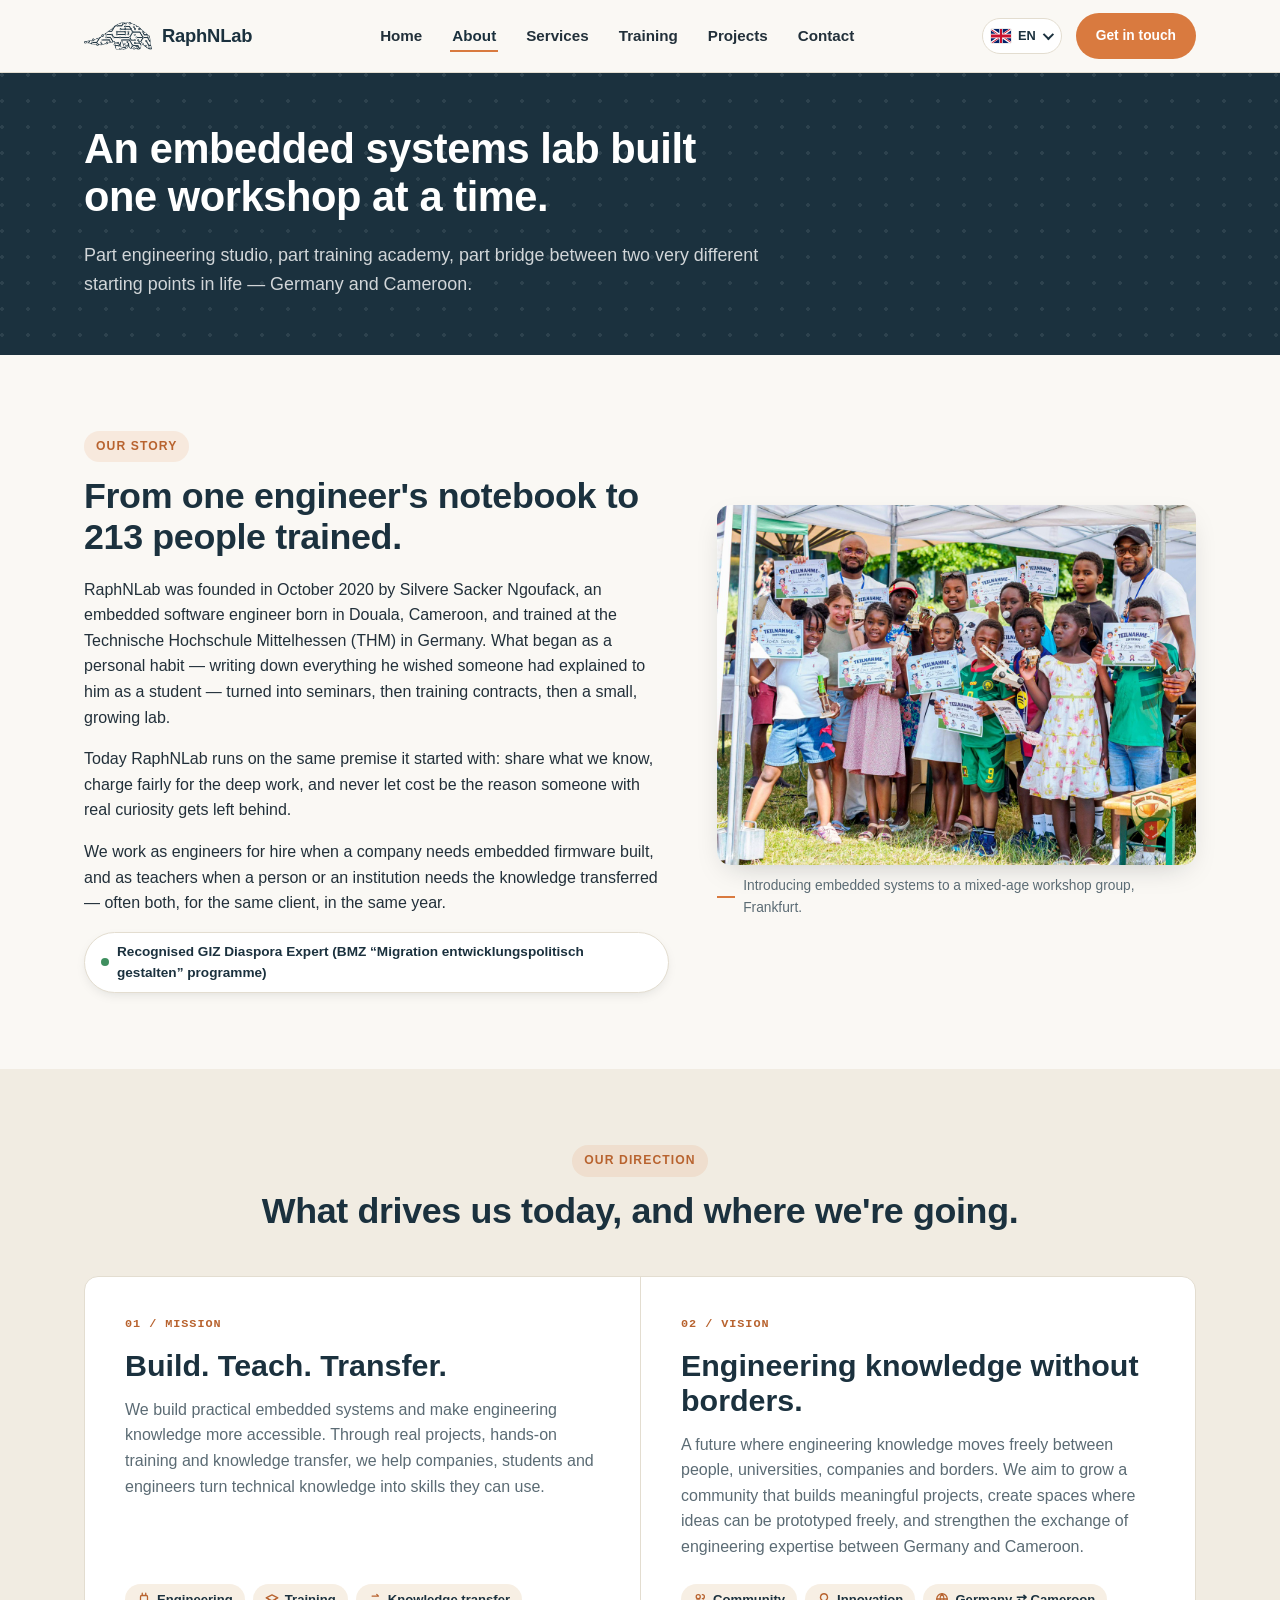
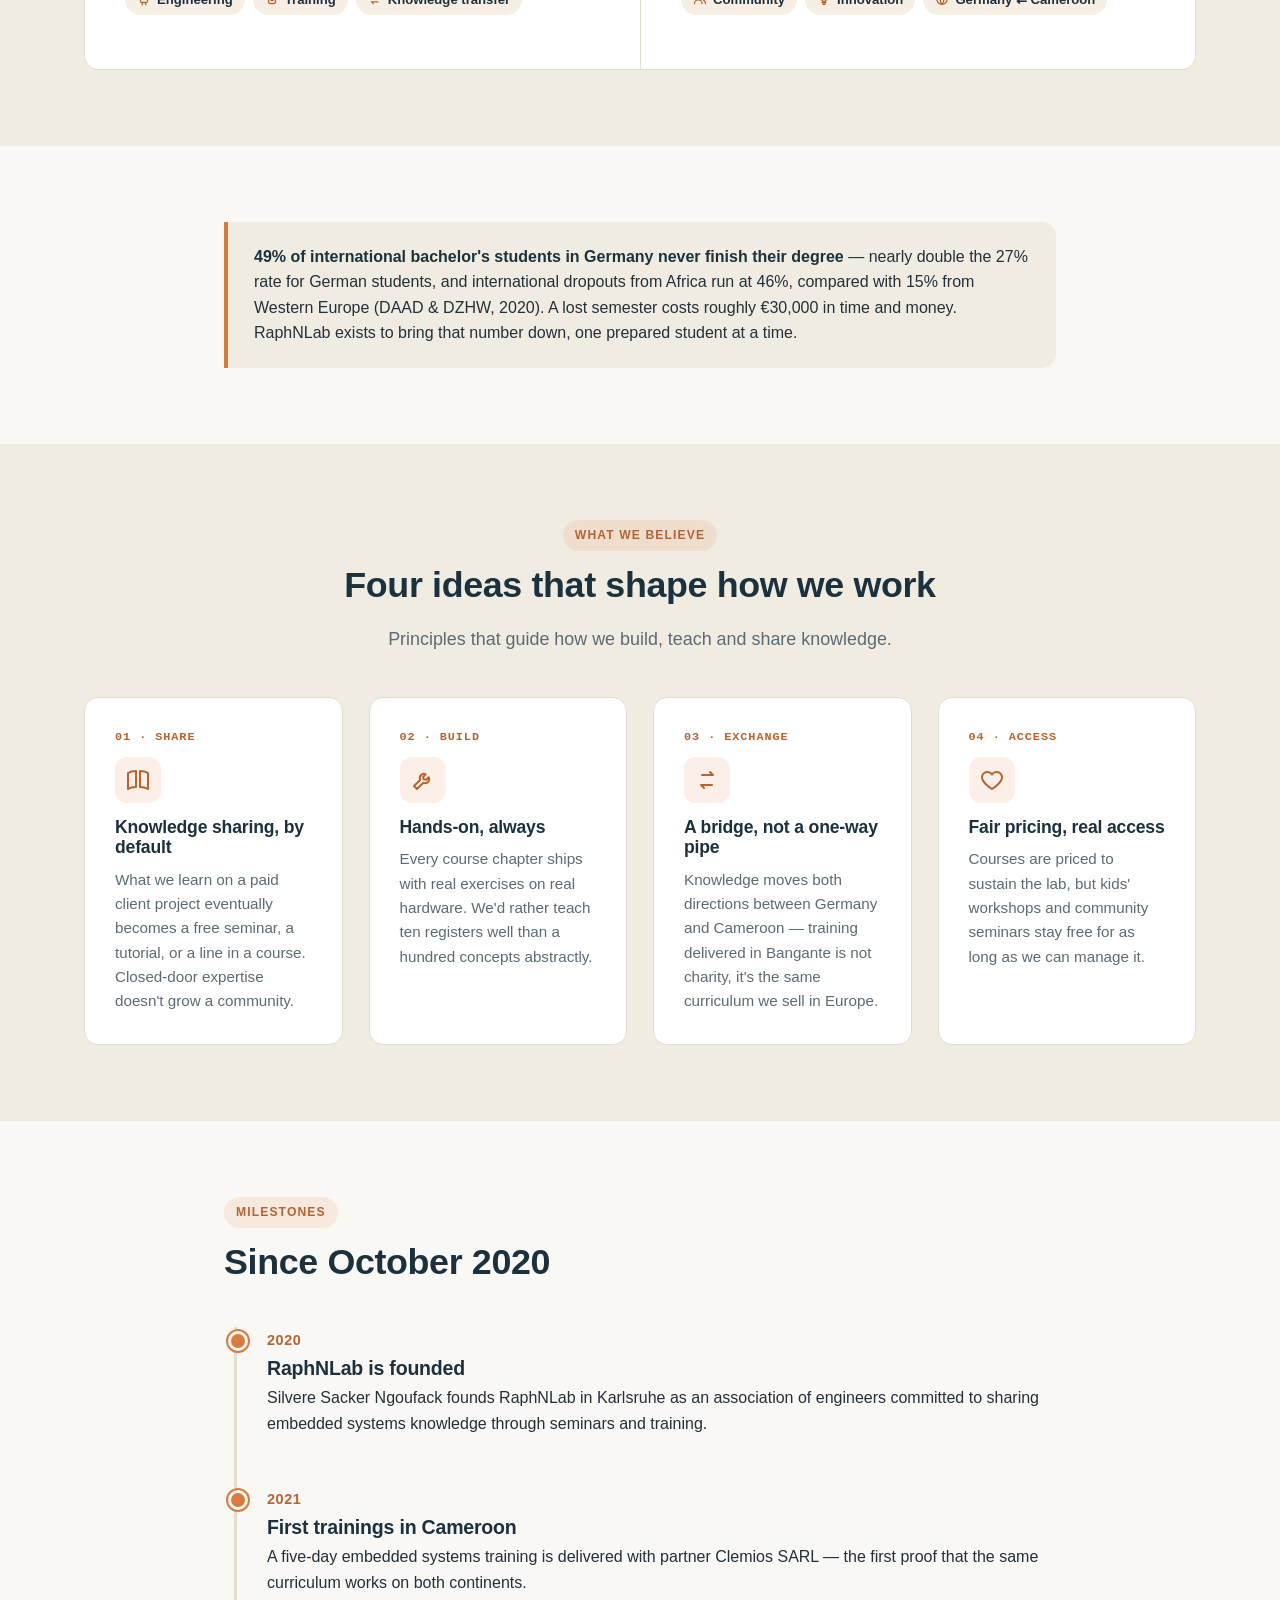
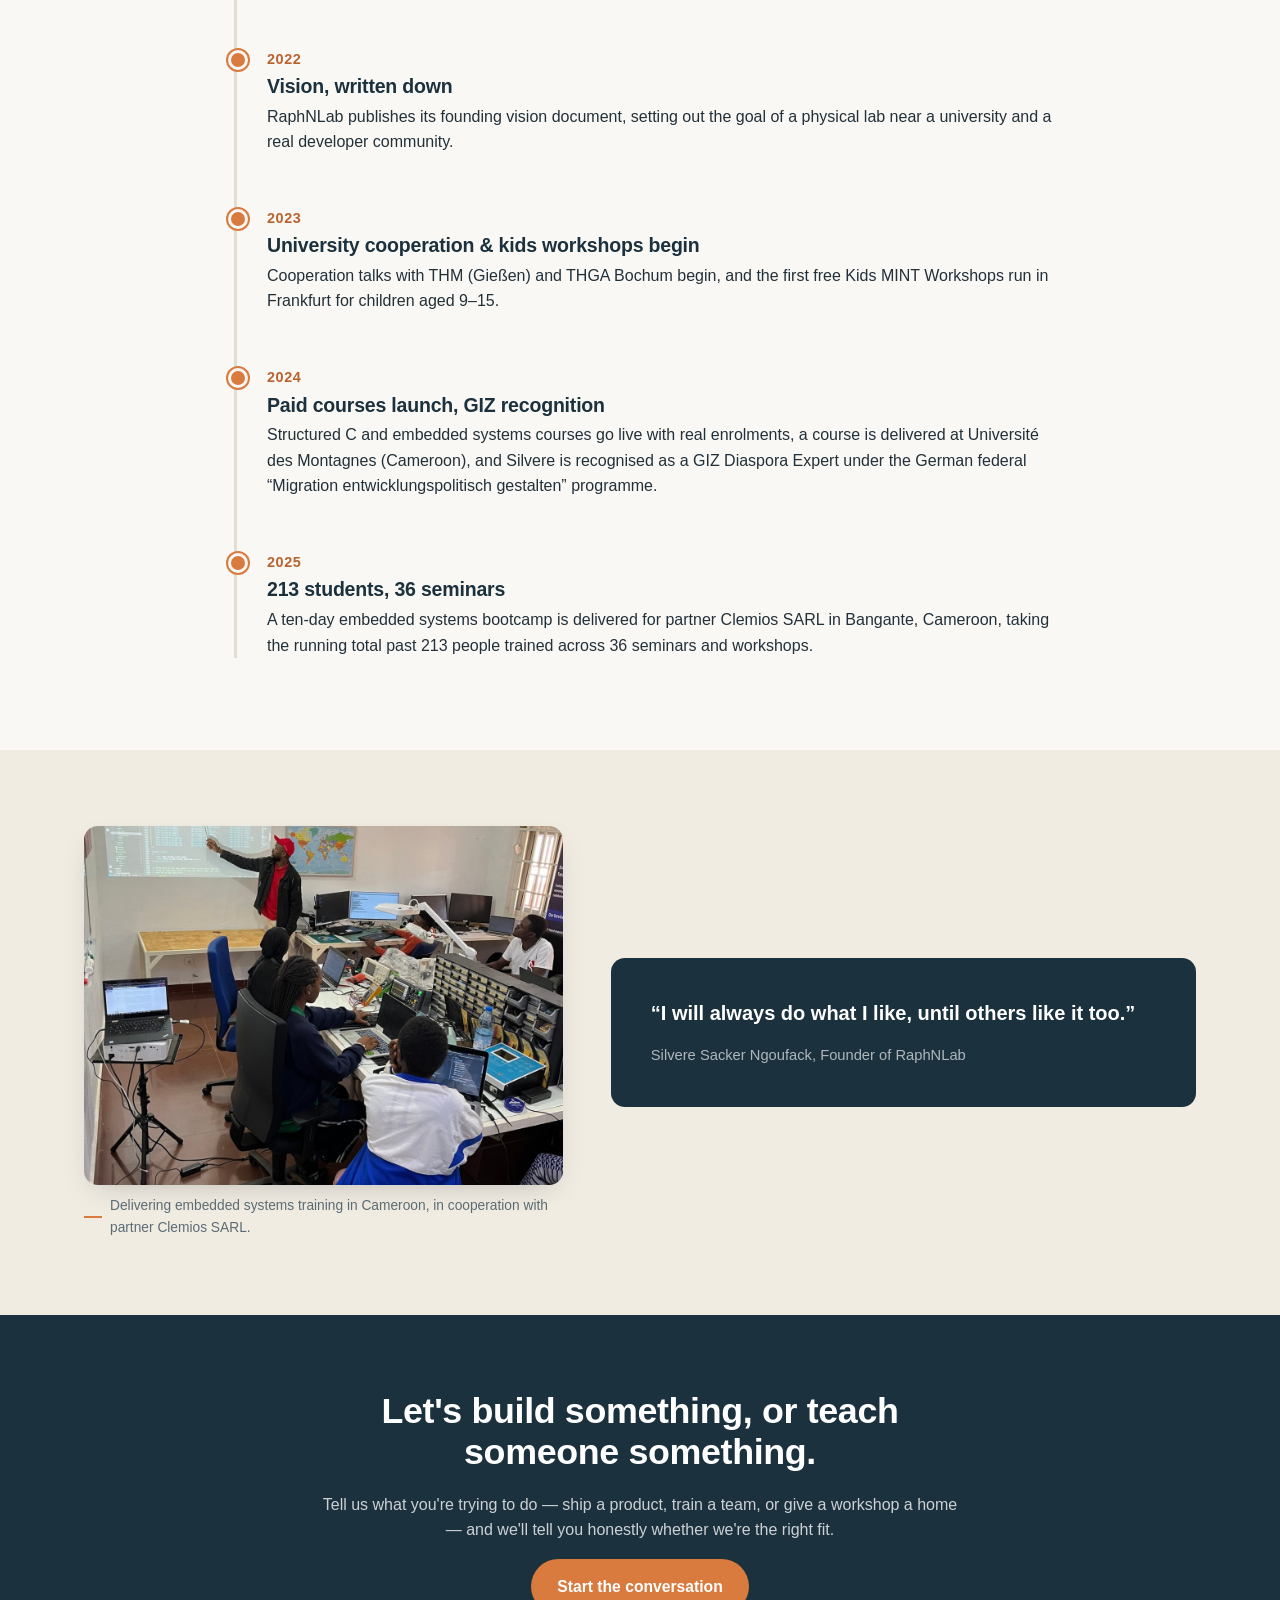
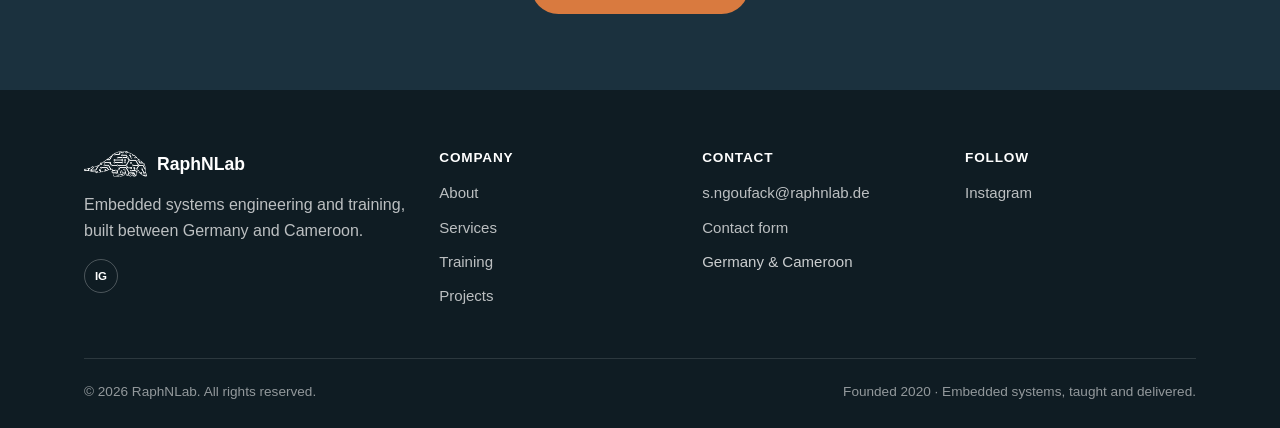
==== commit 650e5ef9: "Rearanging images" ====
--- a/about.html
+++ b/about.html
@@ -58,7 +58,7 @@
     </div>
     <figure class="figure">
       <div class="photo-frame ratio-4-3">
-        <img src="assets/img/photo-mixed-workshop.jpg" alt="Silvere Sacker Ngoufack introducing embedded systems to a mixed-age workshop group">
+        <img src="assets/img/photo-kids-group.jpg" alt="Silvere Sacker Ngoufack introducing embedded systems to a mixed-age workshop group">
       </div>
       <figcaption class="figure-caption" data-i18n="about.photo_caption_1">Introducing embedded systems to a mixed-age workshop group, Frankfurt.</figcaption>
     </figure>
